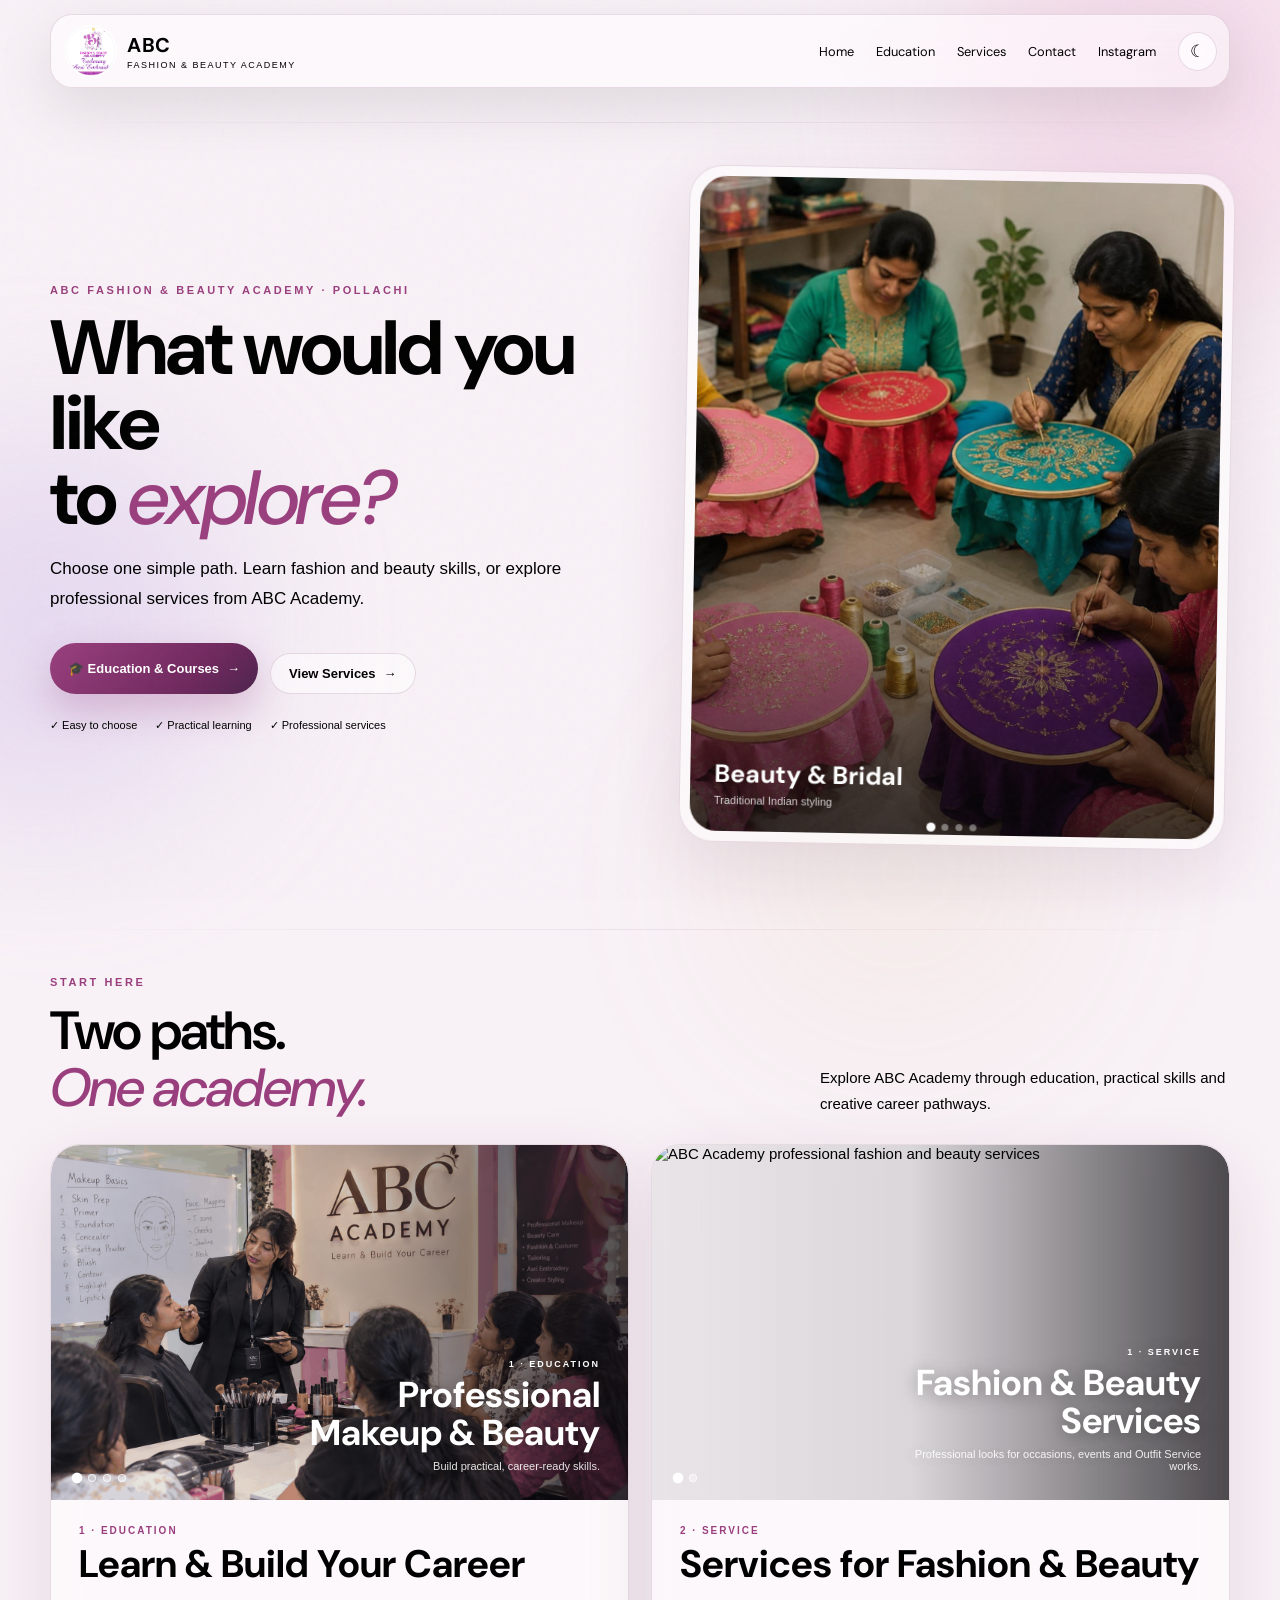
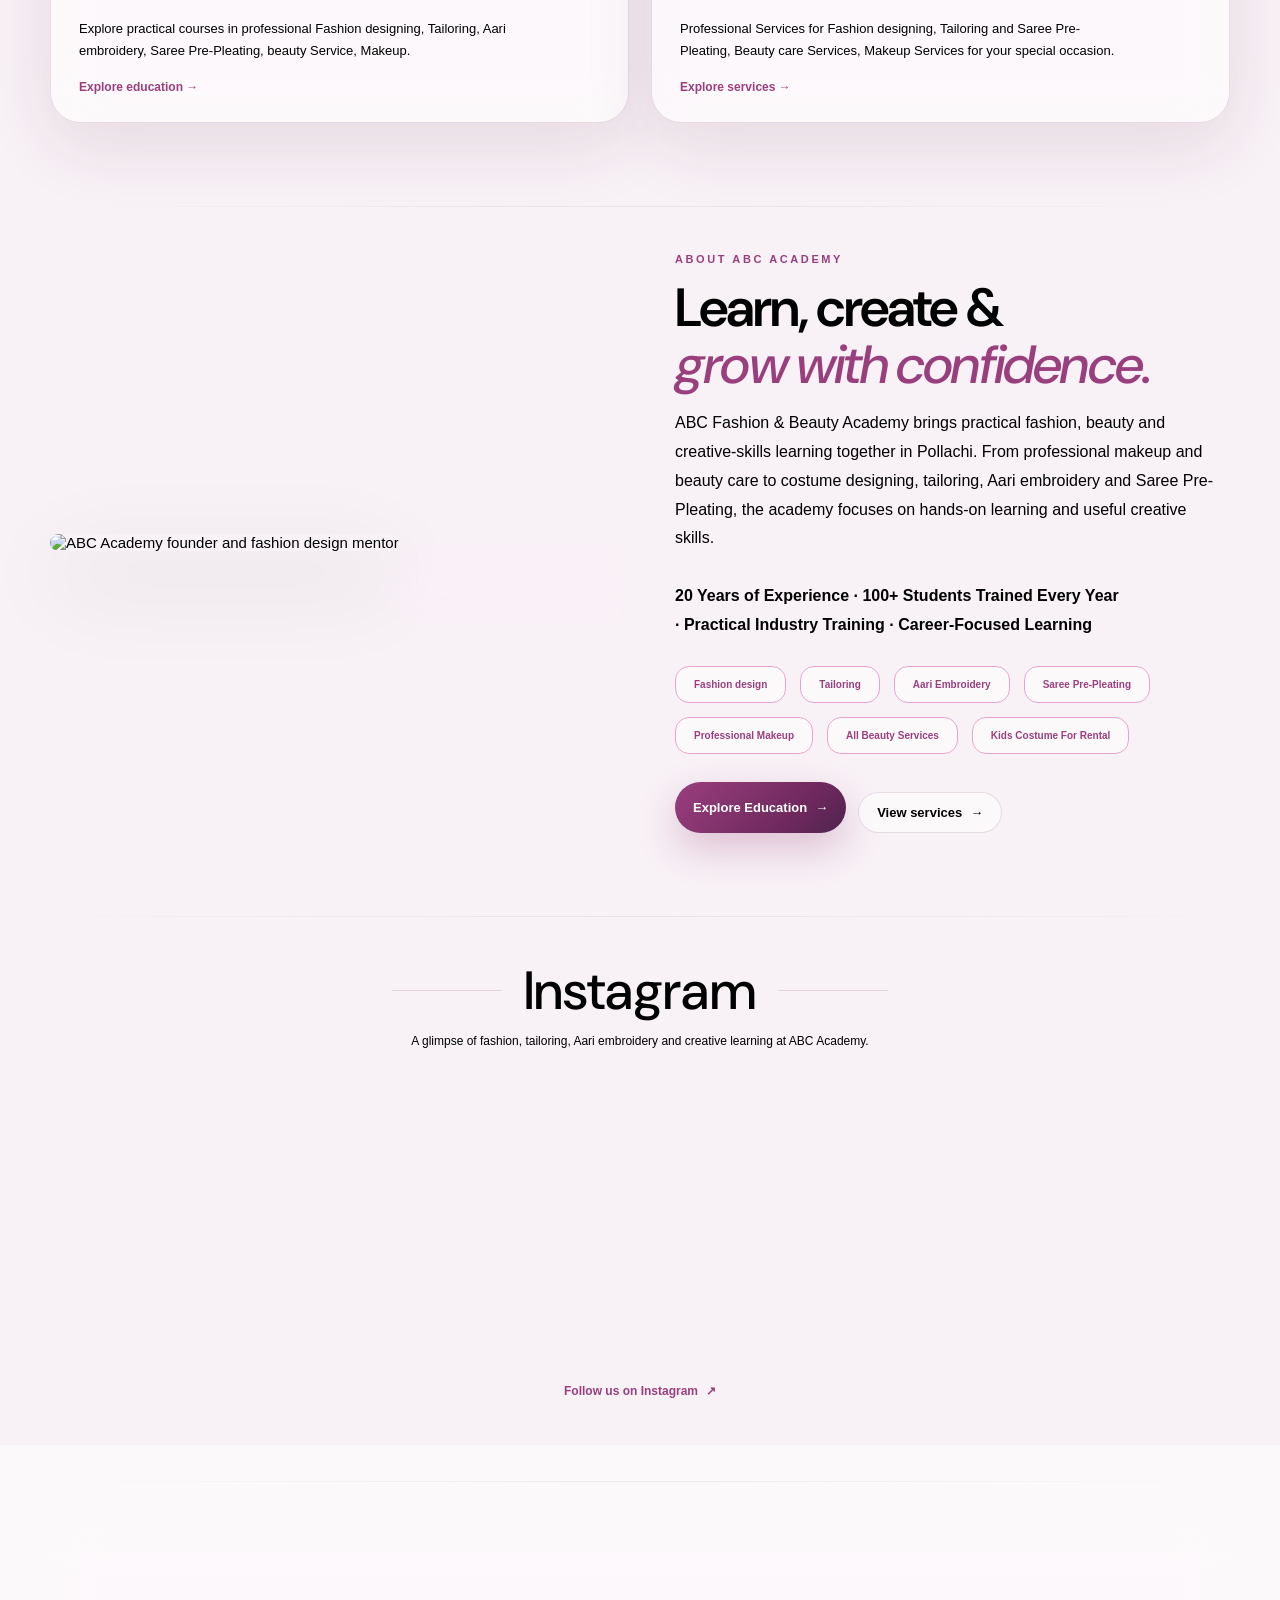
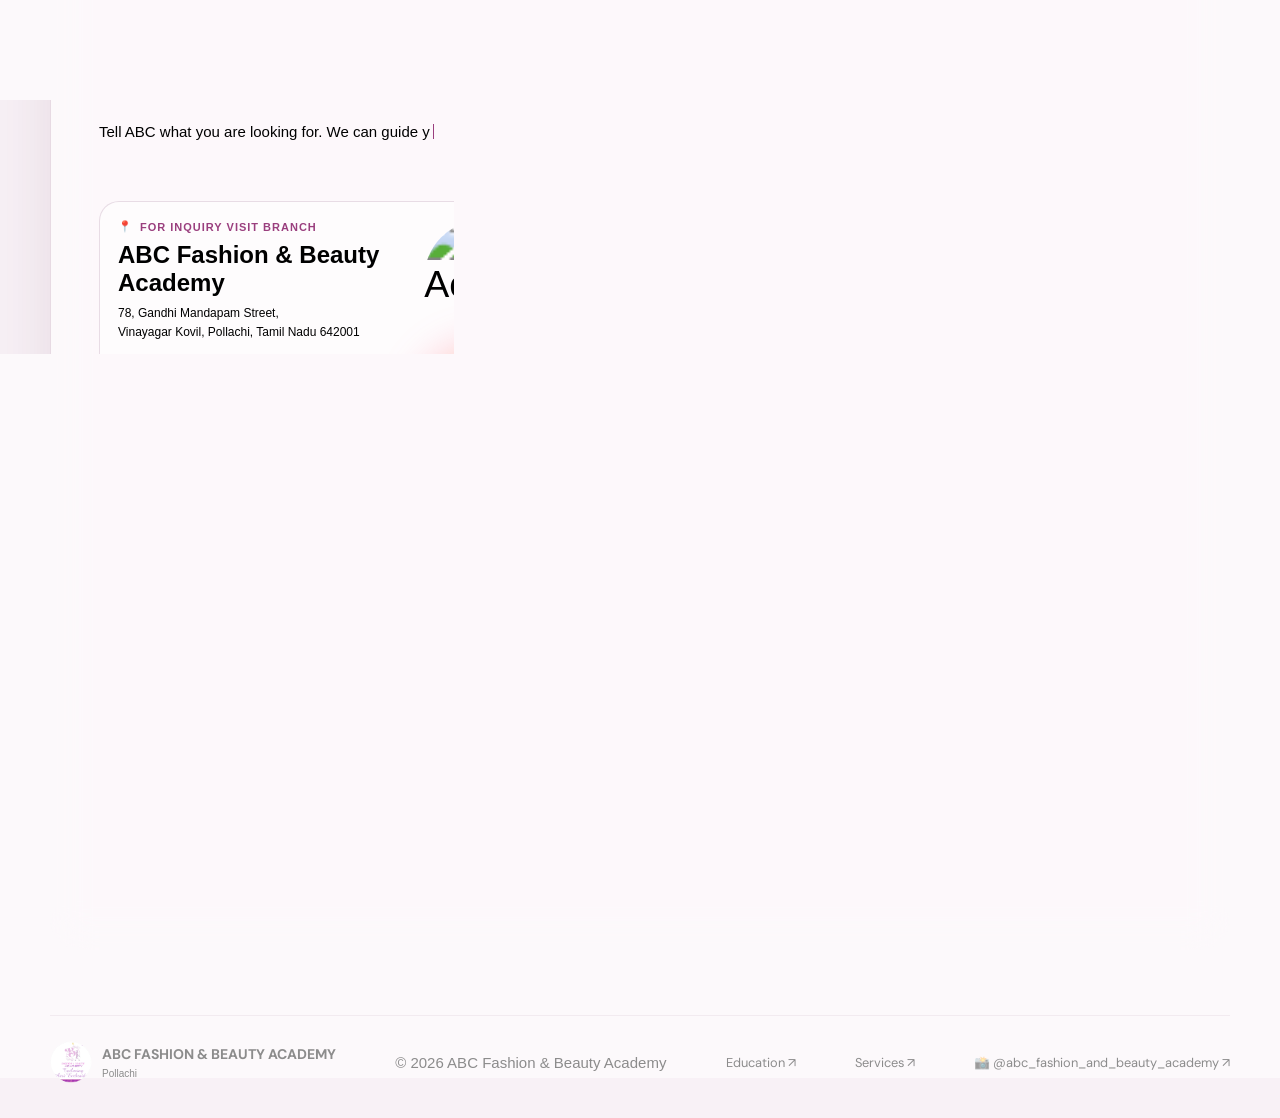
==== index.html @ 19f86902 "Add files via upload" ====
<!DOCTYPE html>
<!DOCTYPE html>
<!DOCTYPE html>
<html lang="en">

<head>
    <meta charset="utf-8" />
    <meta content="width=device-width,initial-scale=1.0" name="viewport" />
    <title>
        ABC Academy | Choose Your Interest
    </title>
    <meta content="ABC Fashion &amp; Beauty Academy — choose Education or Fashion &amp; Beauty Services."
        name="description" />
    <link href="https://fonts.googleapis.com" rel="preconnect" />
    <link crossorigin="" href="https://fonts.gstatic.com" rel="preconnect" />
    <link
        href="https://fonts.googleapis.com/css2?family=DM+Sans:wght@400;500;600;700&amp;family=Nunito+Sans:wght@400;500;600;700;800&amp;display=swap"
        rel="stylesheet" />
    <link href="assets/style.css" rel="stylesheet" />
    <link href="assets/interest.css" rel="stylesheet" />
    <link href="assets/popup.css" rel="stylesheet" />
    <link rel="stylesheet" href="https://cdnjs.cloudflare.com/ajax/libs/animate.css/4.1.1/animate.min.css" />
</head>

<body>
    <div class="orb orb1">
    </div>
    <div class="orb orb2">
    </div>
    <div class="orb orb3">
    </div>
    <div class="grain">
    </div>
    <header class="nav glass">
        <a class="brand" href="index.html">
            <img alt="ABC Fashion &amp; Beauty Academy logo" src="assets/logo.png" />
            <span>
                <b>
                    ABC
                </b>
                <small>
                    FASHION &amp; BEAUTY ACADEMY
                </small>
            </span>
        </a>
        <nav>
            <a href="index.html">
                Home
            </a>
            <a href="education.html">
                Education
            </a>
            <a href="services.html">
                Services
            </a>
            <a href="#enquiry">
                Contact
            </a>
            <a href="#instagram-showcase">
                Instagram
            </a>
        </nav>
        <div class="nav-tools">
            <button class="theme-btn glass" id="themeToggle">
                ☾
            </button>
            <button aria-expanded="false" aria-label="Open navigation menu" class="menu" id="menu">
                ☰
            </button>
        </div>
    </header>
    <main>
        <section class="interest-hero section reveal visible">
            <div class="interest-copy">
                <div class="eyebrow" id="idxHeroEyebrowText">
                    ABC FASHION &amp; BEAUTY ACADEMY · POLLACHI
                </div>
                <h1 id="idxHeroTitleText">
                    What would you like
                    <br />
                    to
                    <em>
                        explore?
                    </em>
                </h1>
                <p id="idxHeroTextText">
                    Choose one simple path. Learn fashion and beauty skills, or explore professional services from ABC
                    Academy.
                </p>
                <div class="interest-actions">
                    <a class="btn" href="education.html">
                        🎓 Education &amp; Courses
                        <span>
                            →
                        </span>
                    </a>
                    <a class="outline interest-outline" href="services.html">
                        View Services
                        <span>
                            →
                        </span>
                    </a>
                </div>
                <div class="interest-trust">
                    <span>
                        ✓ Easy to choose
                    </span>
                    <span>
                        ✓ Practical learning
                    </span>
                    <span>
                        ✓ Professional services
                    </span>
                </div>
            </div>
            <div class="interest-carousel glass">
                <div class="interest-slides" id="interestSlides">
                    <figure class="interest-slide active">
                        <img alt="Indian bridal beauty" src="assets/academy-owner.jpg" />
                        <figcaption>
                            <b>
                                Beauty &amp; Bridal
                            </b>
                            <span>
                                Traditional Indian styling
                            </span>
                        </figcaption>
                    </figure>
                    <figure class="interest-slide">
                        <img alt="Indian fashion design" src="assets/academy-fashion-class.jpg" />
                        <figcaption>
                            <b>
                                Fashion &amp; Design
                            </b>
                            <span>
                                Indian fashion and creative styling
                            </span>
                        </figcaption>
                    </figure>
                    <figure class="interest-slide">
                        <img alt="Indian tailoring workshop" src="assets/academy-tailoring.jpg" />
                        <figcaption>
                            <b>
                                Tailoring &amp; Craft
                            </b>
                            <span>
                                Hands-on garment making
                            </span>
                        </figcaption>
                    </figure>
                    <figure class="interest-slide">
                        <img alt="Indian kids fancy dress event" src="assets/Kids Event.jpeg" />
                        <figcaption>
                            <b>
                                Kids Events
                            </b>
                            <span>
                                Fancy dress &amp; stage styling
                            </span>
                        </figcaption>
                    </figure>
                </div>
                <div class="interest-dots" id="interestDots">
                </div>
            </div>
        </section>
        <section class="section choice-section reveal">
            <div class="section-head">
                <div>
                    <div class="eyebrow">
                        START HERE
                    </div>
                    <h2>
                        Two paths.
                        <br />
                        <em>
                            One academy.
                        </em>
                    </h2>
                </div>
                <p>
                    Explore ABC Academy through education, practical skills and creative career pathways.
                </p>
            </div>

            <div class="choice-grid start-paths-grid">
                <a class="choice-card education-feature-card glass popup-card scroll-card"
                    data-popup-action="Explore Education"
                    data-popup-description="Explore practical courses in Professional Fashion designing, Tailoring, Aari embroidery, Saree Pre-Pleating, beauty Service, Makeup."
                    data-popup-href="education.html" data-popup-image="assets/academy-fashion-class.jpg"
                    data-popup-title="Education & Courses" href="education.html">



                    <div class="education-card-carousel" id="educationCardCarousel"
                        aria-label="ABC Academy education highlights">
                        <div class="education-card-track" id="educationCardTrack">
                            <figure class="education-card-slide active">
                                <img src="assets/MakeUp-ED.png" alt="ABC Academy fashion and beauty education" />
                                <figcaption><span>1 · EDUCATION</span><strong>Professional Makeup &amp;
                                        Beauty</strong><small>Build practical, career-ready skills.</small></figcaption>
                            </figure>
                            <figure class="education-card-slide">
                                <img src="assets/PP-ED.png" alt="ABC Academy beauty and bridal training" />
                                <figcaption><span>2 · EDUCATION</span><strong>Pre-Pleating &amp;
                                        Box Folding</strong><small>Learn professional styling with confidence.</small>
                                </figcaption>
                            </figure>
                            <figure class="education-card-slide">
                                <img src="assets/Talioring -ED.png" alt="ABC Academy tailoring workshop" />
                                <figcaption><span>3 · EDUCATION</span><strong>Fashion, Costume &amp;
                                        Tailoring</strong><small>Learn hands-on garment and costume skills.</small>
                                </figcaption>
                            </figure>
                            <figure class="education-card-slide">
                                <img src="assets/Aari Image -ED.png" alt="ABC Academy Aari embroidery training" />
                                <figcaption><span>4 · EDUCATION</span><strong>Aari Embroidery</strong><small>Turn
                                        creativity into useful professional skills.</small>
                                </figcaption>
                            </figure>
                        </div>
                        <div class="education-card-dots" id="educationCardDots" aria-label="Choose education image">
                        </div>
                    </div>
                    <div class="choice-body education-feature-body">
                        <span>1 · EDUCATION</span>
                        <h3 id="idxEducationTitleText">Learn &amp; Build Your Career</h3>
                        <p id="idxEducationDescText">Explore practical courses in professional Fashion designing,
                            Tailoring, Aari embroidery, Saree Pre-Pleating, beauty Service, Makeup.
                        </p>
                        <strong>Explore education →</strong>
                    </div>
                </a>

                <a class="choice-card education-feature-card service-feature-card glass popup-card scroll-card"
                    data-popup-action="Explore Services"
                    data-popup-description="Professional Services for Fashion designing, Tailoring and Saree Pre-Pleating, Beauty care Services, Makeup Services for your special occasion."
                    data-popup-href="services.html" data-popup-image="/ABC_Academy_Final_Site/assets/Owner Img 1.png"
                    data-popup-title="Fashion & Beauty Services" href="services.html">



                    <div class="education-card-carousel service-card-carousel" id="serviceCardCarousel"
                        aria-label="ABC Academy service highlights">
                        <div class="education-card-track" id="serviceCardTrack">
                            <figure class="education-card-slide active">
                                <img src="/ABC_Academy_Final_Site/assets/Service Img2.png"
                                    alt="ABC Academy professional fashion and beauty services" />
                                <figcaption><span>1 · SERVICE</span><strong>Fashion &amp; Beauty Services
                                    </strong><small>Professional looks for occasions, events and Outfit Service
                                        works.</small></figcaption>
                            </figure>
                            <figure class="education-card-slide">
                                <img src="/ABC_Academy_Final_Site/assets/Owner Img 1.png "
                                    alt="ABC Academy bridal beauty service" />
                                <figcaption><span>2 · SERVICE</span><strong>Tailoring &amp; Saree
                                        Pre-Pleating</strong><small>Elegant styling tailored to your special
                                        day.</small>
                                </figcaption>
                            </figure>


                        </div>
                        <div class="education-card-dots" id="serviceCardDots" aria-label="Choose service image"></div>

                    </div>
                    <div class="choice-body education-feature-body">
                        <span>2 · SERVICE</span>
                        <h3>Services for Fashion & Beauty</h3>
                        <p>Professional Services for Fashion designing, Tailoring and Saree Pre-Pleating, Beauty care
                            Services, Makeup Services for your special occasion.</p>
                        <strong>Explore services →</strong>
                    </div>
                </a>
            </div>
        </section>
        <section class="section about reveal" id="about">
            <div class="about-image">
                <img alt="ABC Academy founder and fashion design mentor"
                    src="/ABC_Academy_Final_Site/assets/overallAbc.png" />
                <div class="logo-card glass">
                    <img alt="ABC Academy logo" src="assets/logo.png" />
                    <div>
                        <b>
                            ABC Academy
                        </b>
                        <span>
                            Pollachi · Fashion &amp; Beauty
                        </span>
                    </div>
                </div>
            </div>
            <div class="about-copy">
                <div class="eyebrow">
                    ABOUT ABC ACADEMY
                </div>
                <h2>
                    Learn, create &amp;
                    <br />
                    <em>
                        grow with confidence.
                    </em>
                </h2>
                <p>
                    ABC Fashion &amp; Beauty Academy brings practical fashion, beauty and creative-skills learning
                    together in Pollachi. From professional makeup and beauty care to costume designing, tailoring, Aari
                    embroidery and Saree Pre-Pleating, the academy focuses on hands-on learning and useful creative
                    skills.
                    <br>
                    <br>
                    <span style="font-weight: bold;"> 20 Years of Experience · 100+ Students Trained Every Year <br> ·
                        Practical Industry Training ·
                        Career-Focused Learning</span>
                </p>

                <div class="skill-list" style="padding-top: 10px;">
                    <div class="skill-item">Fashion design</div>
                    <div class="skill-item">Tailoring</div>
                    <div class="skill-item">Aari Embroidery</div>
                    <div class="skill-item">Saree Pre-Pleating</div>
                    <div class="skill-item">Professional Makeup</div>
                    <div class="skill-item">All Beauty Services</div>
                    <div class="skill-item">Kids Costume For Rental</div>

                </div>
                <div class="interest-actions">
                    <a class="btn" href="education.html">
                        Explore Education
                        <span>
                            →
                        </span>
                    </a>
                    <a class="outline interest-outline" href="services.html">
                        View services
                        <span>
                            →
                        </span>
                    </a>
                </div>
            </div>
        </section>
        <section class="section instagram-showcase reveal" id="instagram-showcase">
            <div class="section-head instagram-heading">
                <div>
                    <div class="eyebrow">
                        INSTAGRAM
                    </div>
                    <h2>
                        Instagram
                    </h2>
                </div>
                <p>
                    A glimpse of fashion, tailoring, Aari embroidery and creative learning at ABC Academy.
                </p>
            </div>
            <div class="instagram-grid">
                <a class="instagram-tile glass scroll-card"
                    href="https://www.instagram.com/abc_fashion_and_beauty_academy/" rel="noopener noreferrer"
                    target="_blank">
                    <img alt="ABC Academy fashion and design mentor" src="assets/academy-fashion-class.jpg" />

                </a>
                <a class="instagram-tile glass scroll-card"
                    href="https://www.instagram.com/abc_fashion_and_beauty_academy/" rel="noopener noreferrer"
                    target="_blank">
                    <img alt="Tailoring and garment making practice" src="assets/academy-tailoring.jpg" />

                </a>
                <a class="instagram-tile glass scroll-card"
                    href="https://www.instagram.com/abc_fashion_and_beauty_academy/" rel="noopener noreferrer"
                    target="_blank">
                    <img alt="Aari embroidery practice" src="assets/Aari Image -ED.png" />

                </a>
                <a class="instagram-tile glass scroll-card"
                    href="https://www.instagram.com/abc_fashion_and_beauty_academy/" rel="noopener noreferrer"
                    target="_blank">
                    <img alt="Fashion design and creative classroom" src="assets/learn & practice.png" />

                </a>
            </div>
            <a class="instagram-follow" href="https://www.instagram.com/abc_fashion_and_beauty_academy/"
                rel="noopener noreferrer" target="_blank">
                Follow us on Instagram
                <span>
                    ↗
                </span>
            </a>
        </section>
        <section class="section form-section reveal" id="enquiry">
            <div class="form-card glass">
                <div class="form-copy">
                    <div class="eyebrow" id="idxEnquiryEyebrowText">
                        3 · QUICK ENQUIRY
                    </div>
                    <h2 id="idxEnquiryTitleText">
                        Not sure where
                        <br />
                        <em>
                            to start?
                        </em>
                    </h2>
                    <p id="idxEnquiryTextText" class="typing-copy"
                        data-typing-text="Tell ABC what you are looking for. We can guide you to the right course or service. 😃📞"
                        aria-label="Tell ABC what you are looking for. We can guide you to the right course or service. 😃📞">
                    </p>


                    <!-- Address&Qr-->
                    <div class="academy-location-block" aria-label="ABC Academy addresses and QR code">
                        <div class="academy-location-addresses">
                            <div class="academy-address academy-main-address">
                                <div class="address-label"><span>📍</span> FOR INQUIRY VISIT BRANCH</div>
                                <h3>ABC Fashion &amp; Beauty Academy</h3>
                                <p>78, Gandhi Mandapam Street,<br>Vinayagar Kovil, Pollachi, Tamil Nadu 642001</p>
                            </div>

                            <div class="academy-address academy-secondary-address">
                                <div class="address-label"><span>📍</span> HEAD-OFFICE</div>
                                <h6>ABC Fashion &amp; Beauty Academy – Branch</h6>
                                <p>45 Market Road, Near Railway Station,<br>Coimbatore, Tamil Nadu – 641001</p>
                            </div>
                        </div>
                        <div class="academy-qr qr-wrapper">
                            <img src="/ABC_Academy_Final_Site/assets/ABC Fashion & Beauty Academy 1 QR.png"
                                style="border-radius: 30px;zoom: 250%;" alt="ABC Academy QR code — scan to connect">
                            <strong class="heartbeat" style="font-size: 100%;">Scan to Connect</strong>
                            
                        </div>
                    </div>
                    <!--Address&Qr-->

                    <div class="enquiry-map-wrap" aria-label="ABC Academy location map">
                        <div class="enquiry-map-heading">
                            <span>📍</span>
                            <b>Find ABC Academy</b>
                        </div>
                        <iframe title="ABC Academy location in Pollachi, Tamil Nadu"
                            src="https://maps.google.com/maps?q=ABC%20Fashion%20and%20Beauty%20Academy%2C%20Pollachi%2C%20Tamil%20Nadu&amp;z=15&amp;output=embed"
                            loading="lazy" referrerpolicy="no-referrer-when-downgrade" allowfullscreen="">
                        </iframe>
                    </div>


                </div>
                <form class="abc-enquiry-form" id="interestForm" novalidate="">
                    <label>
                        Name
                        <span class="required-mark">
                            *
                        </span>
                        <input name="name" placeholder="Your name" required="" />
                    </label>
                    <label>
                        Email ID
                        <span class="optional-mark">
                            (Optional)
                        </span>
                        <input name="email" placeholder="you@example.com" type="email" />
                    </label>
                    <label>
                        Phone number
                        <span class="required-mark">
                            *
                        </span>
                        <input inputmode="numeric" maxlength="10" minlength="10" name="phone" pattern="[0-9]{10}"
                            placeholder="10-digit mobile number" required="" />
                    </label>
                    <label>
                        Work / Store Service
                        <span class="required-mark">
                            *
                        </span>
                        <select name="service" required="">
                            <option value="">
                                Select an option
                            </option>
                            <option>
                                Education / Course
                            </option>
                            <option>
                                Fashion &amp; Beauty Service
                            </option>
                            <option>
                                Bridal Makeup
                            </option>
                            <option>
                                Beautician Service
                            </option>
                            <option>
                                Tailoring
                            </option>
                            <option>
                                Aari Embroidery
                            </option>
                            <option>
                                Kids Fancy Dress &amp; Event Styling
                            </option>

                        </select>
                    </label>
                    <label>
                        Tell me about your requirement
                        <span class="optional-mark">
                            (Optional)
                        </span>
                        <textarea name="message" placeholder="A short description of what you need..."></textarea>
                    </label>
                    <button class="form-submit" type="submit">
                        Send Enquiry
                        <span>
                            ↗
                        </span>
                    </button>
                    <p class="form-status" id="interestStatus">
                    </p>
                    <div class="section-head instagram-heading">
                        <div>
                            <div class="eyebrow2">
                                INSTAGRAM
                            </div>
                        </div>
                        <a href="https://www.instagram.com/abc_fashion_and_beauty_academy/"
                            style="text-decoration: none;color:blueviolet" target="_blank" rel="noopener noreferrer">
                            📸 @abc_fashion_and_beauty_academy ↗
                        </a>
                        <br>
                        <div style="padding-top: 20px;">
                            <span>
                                📍 Pollachi, Tamil Nadu
                            </span>
                            <span>
                                <a style="text-decoration: none;color:white" href="tel:+919385920297">📞 93 85 92 02
                                    97</a>
                            </span>
                        </div>
                    </div>
                </form>

            </div>
        </section>
    </main>
    <footer>
        <div class="footer-brand">
            <img alt="ABC logo" src="assets/logo.png" />
            <div>
                <b>
                    ABC FASHION &amp; BEAUTY ACADEMY
                </b>
                <small>
                    Pollachi
                </small>
            </div>
        </div>
        <span>
            © 2026 ABC Fashion &amp; Beauty Academy
        </span>
        <a href="education.html">
            Education ↗
        </a>
        <a href="services.html">
            Services ↗
        </a>
        <a href="https://www.instagram.com/abc_fashion_and_beauty_academy/" target="_blank" rel="noopener noreferrer">
            📸 @abc_fashion_and_beauty_academy ↗
        </a>
    </footer>
    <script>
        const slides = [...document.querySelectorAll('.interest-slide')], dots = document.getElementById('interestDots'); let si = 0; slides.forEach((_, i) => { const b = document.createElement('button'); b.setAttribute('aria-label', 'Slide ' + (i + 1)); b.onclick = () => show(i); dots.appendChild(b) }); function show(i) { si = (i + slides.length) % slides.length; slides.forEach((s, n) => s.classList.toggle('active', n === si));[...dots.children].forEach((b, n) => b.classList.toggle('active', n === si)) } show(0); setInterval(() => show(si + 1), 4200);
    </script>
    <script src="assets/static.js">
    </script>
    <script src="assets/form.js">
    </script>
    <script src="assets/popup.js">
    </script>

    <script>
        (function () {
            const carousel = document.getElementById('educationCardCarousel');
            const track = document.getElementById('educationCardTrack');
            const slides = track ? [...track.querySelectorAll('.education-card-slide')] : [];
            const dots = document.getElementById('educationCardDots');
            if (!carousel || !track || !slides.length || !dots) return;

            let current = 0;
            let timer = null;
            let pointerStart = null;
            let pointerDelta = 0;
            let dragging = false;

            slides.forEach((_, i) => {
                const dot = document.createElement('button');
                dot.type = 'button';
                dot.setAttribute('aria-label', 'Show education image ' + (i + 1));
                dot.addEventListener('click', (event) => {
                    event.preventDefault();
                    event.stopPropagation();
                    show(i, true);
                });
                dots.appendChild(dot);
            });

            function show(index, restart) {
                current = (index + slides.length) % slides.length;
                slides.forEach((slide, i) => slide.classList.toggle('active', i === current));
                [...dots.children].forEach((dot, i) => dot.classList.toggle('active', i === current));
                if (restart) startAuto();
            }

            function startAuto() {
                clearInterval(timer);
                timer = setInterval(() => show(current + 1, false), 4000);
            }

            carousel.addEventListener('pointerdown', (event) => {
                if (event.target.closest('button')) return;
                pointerStart = event.clientX;
                pointerDelta = 0;
                dragging = true;
                carousel.setPointerCapture?.(event.pointerId);
                carousel.classList.add('is-dragging');
            });

            carousel.addEventListener('pointermove', (event) => {
                if (!dragging || pointerStart === null) return;
                pointerDelta = event.clientX - pointerStart;
            });

            function finishDrag() {
                if (!dragging) return;
                dragging = false;
                carousel.classList.remove('is-dragging');
                const wasDrag = Math.abs(pointerDelta) > 12;
                if (Math.abs(pointerDelta) > 45) {
                    show(current + (pointerDelta < 0 ? 1 : -1), true);
                } else {
                    startAuto();
                }
                if (wasDrag) {
                    carousel.dataset.dragged = '1';
                    setTimeout(() => delete carousel.dataset.dragged, 80);
                }
                pointerStart = null;
                pointerDelta = 0;
            }

            carousel.addEventListener('click', (event) => {
                if (carousel.dataset.dragged === '1') {
                    event.preventDefault();
                    event.stopPropagation();
                }
            }, true);

            carousel.addEventListener('pointerup', finishDrag);
            carousel.addEventListener('pointercancel', finishDrag);
            carousel.addEventListener('pointerleave', () => {
                if (dragging) finishDrag();
            });
            carousel.addEventListener('mouseenter', () => clearInterval(timer));
            carousel.addEventListener('mouseleave', startAuto);
            carousel.addEventListener('touchstart', () => clearInterval(timer), { passive: true });
            carousel.addEventListener('touchend', startAuto, { passive: true });

            show(0, false);
            startAuto();
        })();

        (function () {
            const carousel = document.getElementById('serviceCardCarousel');
            const track = document.getElementById('serviceCardTrack');
            const slides = track ? [...track.querySelectorAll('.education-card-slide')] : [];
            const dots = document.getElementById('serviceCardDots');
            if (!carousel || !track || !slides.length || !dots) return;

            let current = 0, timer = null, pointerStart = null, pointerDelta = 0, dragging = false;
            slides.forEach((_, i) => {
                const dot = document.createElement('button');
                dot.type = 'button';
                dot.setAttribute('aria-label', 'Show service image ' + (i + 1));
                dot.addEventListener('click', e => { e.preventDefault(); e.stopPropagation(); show(i, true); });
                dots.appendChild(dot);
            });
            function show(index, restart) {
                current = (index + slides.length) % slides.length;
                slides.forEach((slide, i) => slide.classList.toggle('active', i === current));
                [...dots.children].forEach((dot, i) => dot.classList.toggle('active', i === current));
                if (restart) startAuto();
            }
            function startAuto() { clearInterval(timer); timer = setInterval(() => show(current + 1, false), 4000); }
            carousel.addEventListener('pointerdown', e => {
                if (e.target.closest('button')) return;
                pointerStart = e.clientX; pointerDelta = 0; dragging = true;
                carousel.setPointerCapture?.(e.pointerId); carousel.classList.add('is-dragging');
            });
            carousel.addEventListener('pointermove', e => { if (dragging && pointerStart !== null) pointerDelta = e.clientX - pointerStart; });
            function finishDrag() {
                if (!dragging) return;
                dragging = false; carousel.classList.remove('is-dragging');
                if (Math.abs(pointerDelta) > 45) show(current + (pointerDelta < 0 ? 1 : -1), true); else startAuto();
                if (Math.abs(pointerDelta) > 12) { carousel.dataset.dragged = '1'; setTimeout(() => delete carousel.dataset.dragged, 80); }
                pointerStart = null; pointerDelta = 0;
            }
            carousel.addEventListener('click', e => { if (carousel.dataset.dragged === '1') { e.preventDefault(); e.stopPropagation(); } }, true);
            carousel.addEventListener('pointerup', finishDrag);
            carousel.addEventListener('pointercancel', finishDrag);
            carousel.addEventListener('pointerleave', () => { if (dragging) finishDrag(); });
            carousel.addEventListener('mouseenter', () => clearInterval(timer));
            carousel.addEventListener('mouseleave', startAuto);
            carousel.addEventListener('touchstart', () => clearInterval(timer), { passive: true });
            carousel.addEventListener('touchend', startAuto, { passive: true });
            show(0, false); startAuto();
        })();

        (function () {
            const target = document.querySelector('.typing-copy');
            if (!target) return;
            const text = target.dataset.typingText || '';
            let i = 0;
            let forward = true;
            let pause = 0;

            function type() {
                if (pause > 0) {
                    pause--;
                    setTimeout(type, 90);
                    return;
                }
                if (forward) {
                    i++;
                    target.textContent = text.slice(0, i);
                    if (i >= text.length) {
                        forward = false;
                        pause = 22;
                    }
                } else {
                    i--;
                    target.textContent = text.slice(0, i);
                    if (i <= 0) {
                        forward = true;
                        pause = 5;
                    }
                }
                setTimeout(type, forward ? 42 : 22);
            }
            type();
        })();

        (function () { const cards = document.querySelectorAll('.scroll-card'); if (!cards.length) return; const io = new IntersectionObserver(es => es.forEach(e => { if (e.isIntersecting) { e.target.classList.add('scroll-visible'); io.unobserve(e.target) } }), { threshold: .12, rootMargin: '0px 0px -30px 0px' }); cards.forEach(c => io.observe(c)); })();
    </script>

</body>

</html>
---- assets/style.css ----
:root {
  --bg: #f8f1f6;
  --text: #241a23;
  --muted: #000000;
  --accent: #9a3f7e;
  --accent2: #d48ab6;
  --card: rgba(255, 255, 255, .55);
  --border: rgba(116, 55, 98, .16);
  --shadow: 0 22px 70px rgba(78, 38, 68, .11);
  --orb1: #efb9d9;
  --orb2: #c9b5e8;
  --ticker: rgba(255, 255, 255, .42)
}

:root[data-theme=dark] {
  --bg: #0e0d12;
  --text: #f5edf3;
  --muted: #b9aab5;
  --accent: #e7a4cf;
  --accent2: #a978cb;
  --card: rgba(27, 23, 31, .58);
  --border: rgba(255, 255, 255, .12);
  --shadow: 0 25px 80px rgba(0, 0, 0, .35);
  --orb1: #6e285e;
  --orb2: #33245f;
  --ticker: rgba(19, 16, 23, .52)
}

* {
  box-sizing: border-box
}

html {
  scroll-behavior: smooth
}

body {
  margin: 0;
  font-family: "DM Sans", sans-serif;
  color: var(--text);
  background: var(--bg);
  overflow-x: hidden;
  transition: background .35s, color .35s
}

.orb {
  position: fixed;
  border-radius: 50%;
  filter: blur(80px);
  opacity: .36;
  pointer-events: none;
  z-index: -2
}

.orb1 {
  width: 430px;
  height: 430px;
  background: var(--orb1);
  top: -130px;
  right: -100px
}

.orb2 {
  width: 390px;
  height: 390px;
  background: var(--orb2);
  left: -150px;
  top: 48%
}

.grain {
  position: fixed;
  inset: 0;
  pointer-events: none;
  opacity: .025;
  background-image: url("data:image/svg+xml,%3Csvg viewBox='0 0 180 180' xmlns='http://www.w3.org/2000/svg'%3E%3Cfilter id='n'%3E%3CfeTurbulence type='fractalNoise' baseFrequency='.9' numOctaves='3' stitchTiles='stitch'/%3E%3C/filter%3E%3Crect width='100%25' height='100%25' filter='url(%23n)'/%3E%3C/svg%3E");
  z-index: 20
}

.glass {
  background: var(--card);
  border: 1px solid var(--border);
  box-shadow: var(--shadow);
  backdrop-filter: blur(20px) saturate(130%);
  -webkit-backdrop-filter: blur(20px) saturate(130%)
}

.nav {
  position: sticky;
  top: 14px;
  z-index: 30;
  margin: 14px auto 0;
  width: min(1180px, calc(100% - 32px));
  border-radius: 22px;
  padding: 10px 12px 10px 14px;
  display: flex;
  align-items: center;
  gap: 22px
}

.brand {
  display: flex;
  align-items: center;
  gap: 10px;
  text-decoration: none;
  color: var(--text);
  min-width: max-content
}

.brand img {
  width: 52px;
  height: 52px;
  object-fit: cover;
  border-radius: 50%;
  background: #fff;
  border: 1px solid rgba(255, 255, 255, .75)
}

.brand b {
  display: block;
  font-family: "DM Sans", sans-serif;
  font-size: 20px;
  letter-spacing: .5px
}

.brand small {
  display: block;
  font-size: 9px;
  letter-spacing: 1.5px;
  color: var(--muted);
  margin-top: 2px
}

.nav nav {
  display: flex;
  gap: 22px;
  margin-left: auto
}

.nav nav a,
footer a {
  font-size: 13px;
  color: var(--muted);
  text-decoration: none
}

.nav nav a:hover,
footer a:hover {
  color: var(--accent)
}

.nav-tools {
  display: flex;
  align-items: center;
  gap: 8px
}

.theme-btn {
  width: 39px;
  height: 39px;
  border-radius: 50%;
  border: 1px solid var(--border);
  color: var(--text);
  font-size: 17px;
  cursor: pointer
}

.nav-cta,
.btn {
  display: inline-flex;
  align-items: center;
  justify-content: center;
  gap: 8px;
  border: 0;
  text-decoration: none;
  background: linear-gradient(135deg, var(--accent), #6e285d);
  color: #fff;
  border-radius: 999px;
  padding: 12px 18px;
  font-weight: 700;
  font-size: 13px;
  box-shadow: 0 12px 30px rgba(127, 45, 112, .2)
}

.menu {
  display: none;
  background: none;
  border: 0;
  font-size: 23px;
  color: var(--text)
}

.section {
  width: min(1180px, calc(100% - 32px));
  margin: 0 auto;
  padding: 92px 0
}

.hero {
  min-height: 730px;
  display: grid;
  grid-template-columns: 1.02fr .98fr;
  gap: 65px;
  align-items: center;
  padding-top: 70px
}

.eyebrow {
  font-size: 11px;
  letter-spacing: 2.6px;
  color: var(--accent);
  font-weight: 700;
  margin-bottom: 15px
}

.eyebrow2 {
  font-size: 11px;
  letter-spacing: 2.6px;
  color: var(--accent);
  font-weight: 700;
  margin-bottom: 15px
}
.hero h1,
.section h2 {
  font-family: "DM Sans", sans-serif;
  font-weight: 600;
  line-height: 1.05;
  letter-spacing: -1.8px;
  margin: 0
}

.hero h1 {
  font-size: clamp(54px, 6vw, 88px)
}

em {
  color: var(--accent);
  font-weight: 500
}

.hero-copy>p {
  max-width: 590px;
  color: var(--muted);
  line-height: 1.75;
  font-size: 17px;
  margin: 24px 0 30px
}

.actions {
  display: flex;
  gap: 22px;
  align-items: center
}

.text-link {
  color: var(--muted);
  text-decoration: none;
  font-weight: 600;
  font-size: 13px
}

.stats {
  display: flex;
  gap: 34px;
  margin-top: 52px
}

.stats div {
  padding-right: 30px;
  border-right: 1px solid var(--border)
}

.stats div:last-child {
  border: 0
}

.stats strong {
  display: block;
  font-family: "DM Sans", sans-serif;
  font-size: 23px;
  color: var(--text)
}

.stats span {
  font-size: 11px;
  color: var(--muted)
}

.hero-visual {
  position: relative
}

.hero-card {
  padding: 12px;
  border-radius: 34px;
  transform: rotate(1deg)
}

.hero-card>img {
  width: 100%;
  aspect-ratio: 4/3;
  display: block;
  object-fit: cover;
  border-radius: 25px
}

.hero-caption {
  display: flex;
  gap: 14px;
  padding: 18px 12px 10px;
  align-items: center
}

.hero-caption>span {
  font-size: 11px;
  color: var(--accent)
}

.hero-caption b {
  display: block;
  font-family: "DM Sans", sans-serif;
  font-size: 18px
}

.hero-caption small {
  color: var(--muted)
}

.badge,
.badge2 {
  position: absolute;
  padding: 14px 18px;
  border-radius: 18px;
  font-weight: 700;
  font-size: 12px;
  color: var(--text)
}

.badge small,
.badge2 small {
  display: block;
  color: var(--muted);
  font-weight: 500;
  margin-top: 4px
}

.badge {
  left: -34px;
  top: 70px
}

.badge2 {
  right: -25px;
  bottom: 78px
}

.ticker {
  width: 100%;
  border-left: 0;
  border-right: 0;
  border-radius: 0;
  padding: 17px calc((100% - 1180px)/2);
  display: flex;
  justify-content: center;
  gap: 25px;
  align-items: center;
  flex-wrap: wrap;
  color: var(--muted);
  font-size: 11px;
  letter-spacing: 1.8px
}

.ticker i {
  color: var(--accent)
}

.section-head {
  display: flex;
  justify-content: space-between;
  gap: 50px;
  align-items: end;
  margin-bottom: 38px
}

.section h2 {
  font-size: clamp(42px, 4.7vw, 65px)
}

.section-head>p {
  max-width: 410px;
  color: var(--muted);
  line-height: 1.7;
  margin: 0
}

.service-grid {
  display: grid;
  grid-template-columns: repeat(3, 1fr);
  gap: 18px
}

.service-card {
  border-radius: 24px;
  overflow: hidden;
  transition: .3s transform
}

.service-card:hover {
  transform: translateY(-7px)
}

.card-image {
  height: 220px;
  overflow: hidden;
  background: #e7d9e4
}

.card-image img {
  width: 100%;
  height: 100%;
  display: block;
  object-fit: cover
}

.service-body {
  padding: 20px 20px 22px
}

.service-body>span {
  font-size: 10px;
  color: var(--accent);
  letter-spacing: 1px
}

.service-card h3 {
  font-family: "DM Sans", sans-serif;
  font-size: 25px;
  margin: 8px 0;
  color: var(--text)
}

.service-card p {
  font-size: 13px;
  color: var(--muted);
  line-height: 1.6;
  min-height: 42px;
  margin: 0 0 14px
}

.service-card a {
  font-size: 12px;
  color: var(--accent);
  font-weight: 700;
  text-decoration: none
}

.gallery-grid {
  display: grid;
  grid-template-columns: repeat(4, 1fr);
  gap: 15px
}

.gallery-item {
  margin: 0;
  position: relative;
  overflow: hidden;
  border-radius: 22px;
  aspect-ratio: 4/3;
  background: #e7d9e4
}

.gallery-item img {
  width: 100%;
  height: 100%;
  object-fit: cover;
  display: block;
  transition: .3s
}

.gallery-item:hover img {
  transform: scale(1.035)
}

.gallery-item figcaption {
  position: absolute;
  left: 12px;
  right: 12px;
  bottom: 12px;
  padding: 9px 12px;
  border-radius: 12px;
  background: rgba(15, 12, 17, .55);
  color: #fff;
  font-size: 11px;
  backdrop-filter: blur(12px)
}

.about {
  display: grid;
  grid-template-columns: 1fr 1fr;
  gap: 70px;
  align-items: center
}

.about-image {
  position: relative
}

.about-image>img {
  width: 100%;
  aspect-ratio: 4/3;
  object-fit: cover;
  border-radius: 32px
}

.logo-card {
  position: absolute;
  right: -25px;
  bottom: -75px;
  padding: 12px 18px;
  border-radius: 20px;
  display: flex;
  align-items: center;
  gap: 12px
}

.logo-card img {
  width: 55px;
  height: 55px;
  border-radius: 50%;
  object-fit: cover
}

.logo-card b {
  display: block;
  font-family: "DM Sans", sans-serif;
  color: var(--text)
}

.logo-card span {
  font-size: 11px;
  color: var(--muted)
}

.about-copy p {
  color: var(--muted);
  line-height: 1.8;
  font-size: 16px;
  max-width: 540px
}

.roles {
  display: flex;
  flex-wrap: wrap;
  gap: 10px;
  margin-top: 25px
}

.roles span {
  padding: 10px 13px;
  background: var(--card);
  border: 1px solid var(--border);
  border-radius: 999px;
  font-size: 12px;
  color: var(--muted)
}

.testimonial-grid,
.review-grid {
  display: grid;
  grid-template-columns: repeat(3, 1fr);
  gap: 18px
}

.quote {
  border-radius: 25px;
  padding: 25px
}

.stars,
.quote p {
  color: var(--accent)
}

.quote p {
  font-family: "DM Sans", sans-serif;
  font-size: 20px;
  line-height: 1.5;
  color: var(--text)
}

.person {
  display: flex;
  gap: 11px;
  align-items: center;
  margin-top: 25px
}

.person>span {
  width: 38px;
  height: 38px;
  border-radius: 50%;
  display: grid;
  place-items: center;
  background: color-mix(in srgb, var(--accent) 16%, transparent);
  color: var(--accent);
  font-size: 11px;
  font-weight: 700
}

.person b {
  display: block;
  font-size: 12px
}

.person small {
  color: var(--muted)
}

.review-summary {
  display: flex;
  align-items: center;
  gap: 80px;
  padding: 30px;
  border-radius: 28px;
  margin-bottom: 18px
}

.rating strong {
  font-family: "DM Sans", sans-serif;
  font-size: 65px;
  color: var(--text);
  display: block;
  line-height: .9
}

.rating span {
  color: var(--accent);
  letter-spacing: 2px
}

.rating small {
  display: block;
  color: var(--muted);
  margin-top: 7px
}

.bars {
  flex: 1;
  max-width: 600px
}

.bars>div {
  display: grid;
  grid-template-columns: 32px 1fr 42px;
  align-items: center;
  gap: 10px;
  margin: 8px 0;
  font-size: 11px;
  color: var(--muted)
}

.bars i {
  height: 7px;
  background: color-mix(in srgb, var(--text) 10%, transparent);
  border-radius: 99px;
  overflow: hidden
}

.bars i b {
  height: 100%;
  display: block;
  background: var(--accent);
  border-radius: 99px
}

.review {
  padding: 22px;
  border-radius: 22px
}

.review>div {
  display: flex;
  justify-content: space-between;
  align-items: center
}

.review>div b {
  color: var(--accent);
  letter-spacing: 2px
}

.review>div span {
  font-size: 10px;
  color: var(--muted)
}

.review p {
  font-family: "DM Sans", sans-serif;
  font-size: 17px;
  line-height: 1.55;
  color: var(--text)
}

.contact {
  display: grid;
  grid-template-columns: 1.1fr .9fr;
  gap: 60px;
  align-items: center;
  padding-bottom: 110px
}

.contact>div:first-child p {
  color: var(--muted);
  line-height: 1.8;
  max-width: 570px
}

.contact-info {
  display: flex;
  flex-direction: column;
  gap: 8px;
  color: var(--muted);
  font-size: 13px;
  margin-top: 24px
}

.contact-card {
  border-radius: 30px;
  padding: 35px;
  text-align: center
}

.contact-card>img {
  width: 105px;
  height: 105px;
  border-radius: 50%;
  object-fit: cover;
  margin-bottom: 12px
}

.contact-card>b {
  display: block;
  font-family: "DM Sans", sans-serif;
  font-size: 21px;
  color: var(--text)
}

.contact-card>small {
  display: block;
  color: var(--muted);
  margin: 7px 0 24px
}

.contact-card .btn,
.contact-card .outline {
  width: 100%
}

.outline {
  display: flex;
  justify-content: center;
  margin-top: 10px;
  padding: 11px;
  border: 1px solid var(--border);
  border-radius: 999px;
  color: var(--muted);
  text-decoration: none;
  font-size: 13px;
  font-weight: 700
}

footer {
  width: min(1180px, calc(100% - 32px));
  margin: auto;
  border-top: 1px solid var(--border);
  padding: 25px 0 35px;
  display: flex;
  align-items: center;
  justify-content: space-between;
  gap: 20px
}

.footer-brand {
  display: flex;
  align-items: center;
  gap: 10px
}

.footer-brand img {
  width: 42px;
  height: 42px;
  border-radius: 50%
}

.footer-brand b {
  display: block;
  font-family: "DM Sans", sans-serif;
  font-size: 14px;
  color: var(--text)
}

.footer-brand small {
  color: var(--muted);
  font-size: 10px
}

.nav-cta:hover,
.btn:hover {
  transform: translateY(-2px);
  filter: brightness(1.05)
}

@media(max-width:900px) {
  .nav nav {
    display: none;
    position: absolute;
    top: 75px;
    left: 0;
    right: 0;
    flex-direction: column;
    gap: 16px;
    padding: 18px;
    border-radius: 18px
  }

  .nav nav.open {
    display: flex;
    background: var(--card);
    backdrop-filter: blur(20px)
  }

  .menu {
    display: block
  }

  .nav-cta {
    display: none
  }

  .hero {
    grid-template-columns: 1fr;
    padding-top: 55px
  }

  .hero-visual {
    max-width: 650px;
    margin: auto
  }

  .service-grid {
    grid-template-columns: repeat(2, 1fr)
  }

  .gallery-grid {
    grid-template-columns: repeat(2, 1fr)
  }

  .about,
  .contact {
    grid-template-columns: 1fr
  }

  .testimonial-grid,
  .review-grid {
    grid-template-columns: 1fr
  }

  .section-head {
    align-items: start;
    flex-direction: column;
    gap: 15px
  }

  .review-summary {
    gap: 35px
  }
}

@media(max-width:600px) {
  .section {
    padding: 68px 0
  }

  .hero h1 {
    font-size: 48px
  }

  .hero-copy>p {
    font-size: 15px
  }

  .stats {
    gap: 15px;
    flex-wrap: wrap;
    margin-top: 38px
  }

  .stats div {
    padding-right: 15px
  }

  .stats strong {
    font-size: 19px
  }

  .stats span {
    font-size: 9px
  }

  .service-grid,
  .gallery-grid {
    grid-template-columns: 1fr
  }

  .badge {
    left: -8px;
    top: 25px
  }

  .badge2 {
    right: -8px;
    bottom: 55px
  }

  .ticker {
    padding: 16px
  }

  .review-summary {
    flex-direction: column;
    align-items: flex-start
  }

  .contact-card {
    padding: 25px 18px
  }

  footer {
    flex-direction: column;
    align-items: flex-start
  }

  .nav {
    width: calc(100% - 20px)
  }
}

:root {
  --gold: #d9b36c;
  --glass-hi: rgba(255, 255, 255, .20)
}

:root[data-theme=dark] {
  --glass-hi: rgba(255, 255, 255, .08)
}

body {
  background-image: radial-gradient(circle at 80% 10%, color-mix(in srgb, var(--accent2) 18%, transparent), transparent 28%), radial-gradient(circle at 15% 75%, color-mix(in srgb, var(--accent) 12%, transparent), transparent 30%)
}

.orb3 {
  position: fixed;
  width: 300px;
  height: 300px;
  border-radius: 50%;
  right: 18%;
  bottom: -120px;
  background: #d9b36c;
  filter: blur(110px);
  opacity: .12;
  pointer-events: none;
  z-index: -2
}

.nav {
  box-shadow: 0 20px 60px rgba(0, 0, 0, .10), inset 0 1px 0 var(--glass-hi)
}

.section {
  position: relative
}

.section:after {
  content: "";
  position: absolute;
  inset: 18px -25px auto;
  height: 1px;
  background: linear-gradient(90deg, transparent, var(--border), transparent);
  opacity: .55;
  pointer-events: none
}

.btn {
  background: linear-gradient(135deg, var(--accent), #6e285d 70%, #4d244d);
  box-shadow: 0 16px 38px color-mix(in srgb, var(--accent) 28%, transparent)
}

.hero-card {
  position: relative;
  overflow: hidden
}

.carousel-stage {
  position: relative;
  overflow: hidden;
  border-radius: 25px
}

.hero-slide {
  position: absolute;
  inset: 0;
  opacity: 0;
  transform: scale(1.04);
  transition: opacity .7s ease, transform 1s ease
}

.hero-slide.active {
  position: relative;
  opacity: 1;
  transform: scale(1)
}

.hero-slide img {
  width: 100%;
  aspect-ratio: 4/3;
  display: block;
  object-fit: cover
}

.slide-shade {
  position: absolute;
  inset: 0;
  background: linear-gradient(180deg, transparent 45%, rgba(10, 6, 13, .65))
}

.slide-label {
  position: absolute;
  left: 20px;
  bottom: 18px;
  color: #fff
}

.slide-label b {
  display: block;
  font-family: "DM Sans", sans-serif;
  font-size: 21px
}

.slide-label small {
  opacity: .8
}

.carousel-btn {
  position: absolute;
  top: 50%;
  transform: translateY(-50%);
  z-index: 4;
  width: 42px;
  height: 42px;
  border-radius: 50%;
  border: 1px solid rgba(255, 255, 255, .35);
  background: rgba(15, 10, 18, .35);
  color: #fff;
  font-size: 28px;
  line-height: 1;
  backdrop-filter: blur(14px);
  cursor: pointer;
  transition: .25s
}

.carousel-btn:hover {
  background: var(--accent);
  transform: translateY(-50%) scale(1.08)
}

.carousel-btn.prev {
  left: 14px
}

.carousel-btn.next {
  right: 14px
}

.carousel-dots,
.gallery-dots {
  display: flex;
  justify-content: center;
  gap: 7px;
  margin-top: 12px
}

.carousel-dots button,
.gallery-dots button {
  width: 7px;
  height: 7px;
  border-radius: 50%;
  border: 0;
  background: var(--muted);
  opacity: .35;
  cursor: pointer;
  padding: 0
}

.carousel-dots button.active,
.gallery-dots button.active {
  opacity: 1;
  background: var(--accent);
  transform: scale(1.25)
}

.service-card {
  position: relative;
  min-height: 400px;
  cursor: pointer;
  overflow: visible;
  isolation: isolate
}

.service-card:before {
  content: "";
  position: absolute;
  inset: -1px;
  border-radius: 25px;
  background: linear-gradient(135deg, color-mix(in srgb, var(--accent) 20%, transparent), transparent 40%, color-mix(in srgb, var(--gold) 15%, transparent));
  opacity: 0;
  transition: .35s;
  z-index: -1
}

.service-card:hover:before {
  opacity: 1
}

.service-card:hover {
  transform: translateY(-9px) scale(1.012);
  z-index: 5
}

.service-card .card-image {
  height: 225px;
  border-radius: 24px 24px 0 0
}

.service-card .service-body {
  padding-bottom: 25px
}

.gallery-carousel {
  position: relative;
  border-radius: 30px;
  padding: 14px;
  overflow: hidden
}

.gallery-track {
  display: flex;
  gap: 15px;
  transition: transform .55s cubic-bezier(.2, .8, .2, 1);
  will-change: transform
}

.gallery-item {
  flex: 0 0 calc((100% - 45px)/4);
  aspect-ratio: 4/3
}

.gallery-item img {
  filter: saturate(.96);
  transition: .45s
}

.gallery-item:hover img {
  transform: scale(1.06);
  filter: saturate(1.08)
}

.gallery-carousel .carousel-btn {
  top: 50%
}

.about-image>img {
  filter: saturate(.95);
  box-shadow: 0 30px 90px rgba(0, 0, 0, .16)
}

.image-tag {
  position: absolute;
  top: 20px;
  left: 20px;
  padding: 10px 13px;
  border-radius: 999px;
  font-size: 10px;
  letter-spacing: 1.5px
}

.about-video {
  margin-top: 30px;
  padding: 10px;
  border-radius: 24px
}

.video-head {
  display: flex;
  justify-content: space-between;
  align-items: center;
  padding: 8px 8px 12px 12px;
  font-size: 10px;
  letter-spacing: 1.7px;
  color: var(--accent);
  font-weight: 800
}

.video-head small {
  letter-spacing: 0;
  color: var(--muted);
  font-weight: 500
}

.video-frame {
  position: relative;
  aspect-ratio: 16/9;
  border-radius: 18px;
  overflow: hidden;
  background: #000
}

.video-frame iframe {
  width: 100%;
  height: 100%;
  border: 0
}

.quote {
  transition: .3s;
  overflow: hidden
}

.quote:hover,
.review:hover,
.review-summary:hover,
.inquiry-card:hover,
.map-wrap:hover {
  transform: translateY(-5px)
}

.person img {
  width: 42px;
  height: 42px;
  border-radius: 50%;
  object-fit: cover;
  border: 2px solid color-mix(in srgb, var(--accent) 25%, transparent)
}

.inquiry-card {
  display: grid;
  grid-template-columns: .85fr 1.15fr;
  gap: 0;
  overflow: hidden;
  border-radius: 34px;
  transition: .3s
}

.inquiry-art {
  min-height: 430px;
  overflow: hidden
}

.inquiry-art img {
  width: 100%;
  height: 100%;
  object-fit: cover;
  display: block
}

.inquiry-copy {
  padding: 25px 55px;
  display: flex;
  flex-direction: column;
  justify-content: center
}

.inquiry-copy p {
  color: var(--muted);
  line-height: 1.8;
  max-width: 550px
}

.inquiry-points {
  display: flex;
  flex-wrap: wrap;
  gap: 9px;
  margin: 12px 0 25px
}

.inquiry-points span {
  font-size: 11px;
  padding: 9px 12px;
  border-radius: 999px;
  background: color-mix(in srgb, var(--accent) 9%, transparent);
  border: 1px solid var(--border);
  color: var(--muted)
}

.inquiry-copy .btn {
  width: max-content
}

.map-wrap {
  height: 460px;
  border-radius: 30px;
  overflow: hidden;
  padding: 8px;
  transition: .3s
}

.map-wrap iframe {
  width: 100%;
  height: 100%;
  border: 0;
  border-radius: 23px;
  filter: saturate(.85)
}

.required-mark {
  color: var(--accent);
  font-weight: 800;
  margin-left: 2px
}

.optional-mark {
  color: var(--muted);
  font-size: 11px;
  font-weight: 500;
  margin-left: 4px
}

.scroll-card {
  opacity: 0;
  transform: translateY(34px) scale(.985);
  transition: opacity .7s ease, transform .7s cubic-bezier(.2, .7, .2, 1);
  will-change: transform, opacity
}

.scroll-card.scroll-visible {
  opacity: 1;
  transform: none
}

.scroll-card:nth-child(2) {
  transition-delay: .08s
}

.scroll-card:nth-child(3) {
  transition-delay: .16s
}

.scroll-card:nth-child(4) {
  transition-delay: .24s
}

.scroll-card:nth-child(5) {
  transition-delay: .32s
}

.scroll-card:nth-child(n+6) {
  transition-delay: .38s
}

.reveal {
  opacity: 0;
  transform: translateY(22px);
  transition: opacity .75s ease, transform .75s ease
}

.reveal.visible {
  opacity: 1;
  transform: none
}

@media(max-width:900px) {
  .gallery-item {
    flex-basis: calc((100% - 15px)/2)
  }

  .inquiry-card {
    grid-template-columns: 1fr
  }

  .inquiry-art {
    min-height: 300px
  }

  .inquiry-copy {
    padding: 38px 28px
  }
}

@media(max-width:600px) {
  .gallery-item {
    flex-basis: 100%
  }

  .map-wrap {
    height: 350px
  }

  .inquiry-art {
    min-height: 260px
  }

  .inquiry-copy {
    padding: 30px 22px
  }
}

.form-section {
  padding-top: 20px
}

.form-card {
  display: grid;
  grid-template-columns: .9fr 1.1fr;
  gap: 55px;
  border-radius: 32px;
  padding: 48px
}

.form-copy h2 {
  font-family: "DM Sans", sans-serif;
  font-size: 50px;
  line-height: 1;
  margin: 12px 0
}

.form-copy h2 em {
  color: var(--accent);
  font-weight: 500
}

.form-copy>p {
  color: var(--muted);
  line-height: 1.75;
  max-width: 500px
}

.form-contact {
  display: flex;
  flex-direction: column;
  gap: 8px;
  color: var(--muted);
  font-size: 12px;
  margin-top: 25px
}

.form-card form {
  display: flex;
  flex-direction: column;
  gap: 14px
}

.form-card label {
  font-size: 10px;
  font-weight: 800;
  color: var(--text)
}

.form-card input,
.form-card select,
.form-card textarea {
  width: 100%;
  margin-top: 6px;
  border: 1px solid var(--border);
  background: color-mix(in srgb, var(--bg) 70%, transparent);
  color: var(--text);
  border-radius: 10px;
  padding: 12px 13px;
  font: inherit;
  font-size: 12px;
  outline: none;
  transition: .25s
}

.form-card textarea {
  min-height: 105px;
  resize: vertical
}

.form-card input:focus,
.form-card select:focus,
.form-card textarea:focus {
  border-color: var(--accent);
  box-shadow: 0 0 0 3px color-mix(in srgb, var(--accent) 10%, transparent)
}

.form-submit {
  border: 0;
  border-radius: 10px;
  padding: 14px;
  background: linear-gradient(135deg, var(--accent), #6e285d 70%, #4d244d);
  color: #fff;
  font-weight: 800;
  cursor: pointer;
  transition: .25s
}

.form-submit:hover {
  transform: translateY(-2px)
}

.form-status {
  font-size: 11px;
  margin: 0;
  min-height: 16px
}

.form-status.error {
  color: #c94b4b
}

.form-status.success {
  color: #4b9b72
}

@media(max-width:900px) {
  .form-card {
    grid-template-columns: 1fr;
    gap: 35px;
    padding: 35px 28px
  }
}

@media(max-width:600px) {
  .form-card {
    padding: 28px 20px
  }

  .form-copy h2 {
    font-size: 40px
  }
}

/* ABC readability, spacing and responsive sizing refinements */
body {
  font-family: "Nunito Sans", "DM Sans", sans-serif;
  font-size: 15px
}

.nav nav a,
footer a {
  font-family: "DM Sans", sans-serif
}

.brand b,
.hero h1,
.section h2,
.service-card h3,
.quote p,
.review p,
.rating strong,
.contact-card>b,
.footer-brand b {
  font-family: "DM Sans", sans-serif
}

.section {
  padding: 70px 0
}

.section-head {
  margin-bottom: 28px
}

.service-grid {
  gap: 16px
}

.card-image {
  height: 200px
}

.about-image>img {
  max-height: 470px
}

.inquiry-art {
  min-height: 380px;
  max-height: 420px
}

.map-wrap {
  height: 300px;
  max-width: 920px;
  margin: 0 auto;
  border-radius: 24px
}

.map-wrap iframe {
  border-radius: 18px
}

.gallery-carousel {
  padding: 10px
}

.review>div b,
.stars {
  transition: transform .3s ease, text-shadow .3s ease
}

.review:hover>div b,
.quote:hover .stars {
  transform: scale(1.08);
  text-shadow: 0 0 8px color-mix(in srgb, var(--accent) 70%, transparent), 0 0 20px color-mix(in srgb, var(--accent) 45%, transparent)
}

@media(max-width:600px) {
  .section {
    padding: 55px 0
  }

  .map-wrap {
    height: 250px
  }

  .about-image>img {
    max-height: 360px
  }

  .inquiry-art {
    min-height: 280px;
    max-height: 320px
  }
}


/* Safe YouTube showcase: no broken iframe/error panel */
.youtube-showcase {
  position: relative;
  aspect-ratio: 16/9;
  border-radius: 20px;
  overflow: hidden;
  background: linear-gradient(135deg, #2a1b25, #111);
  isolation: isolate
}

.youtube-showcase:before {
  content: "";
  position: absolute;
  inset: 0;
  background: linear-gradient(180deg, rgba(10, 6, 13, .05), rgba(10, 6, 13, .78));
  z-index: 0
}

.youtube-showcase .yt-poster {
  width: 100%;
  height: 100%;
  object-fit: cover;
  display: block;
  opacity: .92;
  transition: transform .7s ease, filter .4s ease
}

.youtube-showcase:hover .yt-poster {
  transform: scale(1.035);
  filter: saturate(1.08)
}

.youtube-play {
  position: absolute;
  left: 50%;
  top: 50%;
  transform: translate(-50%, -50%);
  z-index: 2;
  width: 76px;
  height: 76px;
  border: 0;
  border-radius: 50%;
  background: rgba(255, 255, 255, .94);
  color: #8d3c70;
  font-size: 30px;
  line-height: 1;
  display: grid;
  place-items: center;
  box-shadow: 0 14px 40px rgba(0, 0, 0, .28);
  cursor: pointer;
  transition: .3s
}

.youtube-showcase:hover .youtube-play {
  transform: translate(-50%, -50%) scale(1.08);
  box-shadow: 0 0 0 10px rgba(255, 255, 255, .10), 0 18px 50px rgba(0, 0, 0, .35)
}

.youtube-copy {
  position: absolute;
  left: 20px;
  right: 20px;
  bottom: 18px;
  z-index: 2;
  color: #fff
}

.youtube-copy b {
  display: block;
  font-family: "DM Sans", sans-serif;
  font-size: 20px
}

.youtube-copy span {
  font-size: 11px;
  opacity: .82
}

.youtube-badge {
  position: absolute;
  top: 16px;
  left: 16px;
  z-index: 2;
  padding: 8px 11px;
  border-radius: 999px;
  background: rgba(10, 6, 13, .5);
  backdrop-filter: blur(12px);
  color: #fff;
  font-size: 9px;
  letter-spacing: 1.5px;
  font-weight: 800
}

@media(max-width:600px) {
  .youtube-play {
    width: 60px;
    height: 60px;
    font-size: 24px
  }

  .youtube-copy b {
    font-size: 16px
  }
}

.video-frame {
  width: min(100%, 980px);
  margin: 0 auto;
  padding: 10px;
  border-radius: 28px;
  overflow: hidden
}

.video-frame iframe {
  display: block;
  width: 100%;
  aspect-ratio: 16/9;
  border: 0;
  border-radius: 20px;
  background: #111
}

.kids-grid {
  display: grid;
  grid-template-columns: repeat(2, minmax(0, 1fr));
  gap: 20px
}

.kids-card {
  position: relative;
  overflow: hidden;
  border-radius: 26px;
  cursor: pointer
}

.kids-card img {
  display: block;
  width: 100%;
  height: 360px;
  object-fit: cover
}

.kids-card>div {
  position: absolute;
  left: 18px;
  right: 18px;
  bottom: 18px;
  padding: 14px 16px;
  border-radius: 16px;
  background: rgba(15, 12, 16, .78);
  backdrop-filter: blur(10px);
  display: flex;
  flex-direction: column;
  gap: 4px
}

.kids-card b {
  font-size: 1rem
}

.kids-card span {
  font-size: .82rem;
  opacity: .78
}

.kids-card:hover img {
  transform: scale(1.04);
  transition: transform .5s ease
}

@media(max-width:760px) {
  .kids-grid {
    grid-template-columns: 1fr
  }

  .kids-card img {
    height: 280px
  }
}

/* Mobile-only: remove glass effect from the navigation/header and its opened menu. */
@media(max-width:600px) {
  .nav.glass {
    background: var(--bg);
    backdrop-filter: none;
    -webkit-backdrop-filter: none;
    box-shadow: none;
    border-color: var(--border)
  }

  .nav nav.open {
    background: var(--bg);
    backdrop-filter: none;
    -webkit-backdrop-filter: none;
    box-shadow: 0 12px 30px rgba(0, 0, 0, .08)
  }
}

@media(prefers-reduced-motion:reduce) {
  html {
    scroll-behavior: auto
  }

  .scroll-card,
  .reveal {
    transition: none !important;
    transform: none !important;
    opacity: 1 !important
  }
}


/* Final interaction refinements */
body {
  opacity: 0;
  transform: translateY(6px);
  transition: opacity .45s ease, transform .45s ease
}

body.page-loaded {
  opacity: 1;
  transform: none
}

.nav {
  position: sticky
}

.nav nav {
  align-items: center
}

.nav nav a {
  white-space: nowrap
}

.menu {
  cursor: pointer;
  flex: 0 0 auto;
  position: relative;
  z-index: 3
}

.nav-cta {
  white-space: nowrap
}

.field-error {
  display: block;
  margin-top: 5px;
  font-size: 10px;
  line-height: 1.35;
  color: #c94b4b;
  font-weight: 700
}

.form-card input.field-invalid,
.form-card select.field-invalid,
.form-card textarea.field-invalid {
  border-color: #c94b4b;
  box-shadow: 0 0 0 3px rgba(201, 75, 75, .09)
}

.form-card input:focus-visible,
.form-card select:focus-visible,
.form-card textarea:focus-visible,
.menu:focus-visible,
.theme-btn:focus-visible {
  outline: 2px solid var(--accent);
  outline-offset: 2px
}

.about {
  scroll-margin-top: 100px
}

.section[id] {
  scroll-margin-top: 100px
}

@media(max-width:1100px) {
  .nav {
    gap: 14px
  }

  .nav nav {
    gap: 14px
  }

  .brand b {
    font-size: 18px
  }

  .brand small {
    font-size: 8px
  }

  .nav-cta {
    padding: 10px 14px
  }
}

@media(max-width:900px) {
  .nav {
    position: sticky;
    top: 10px
  }

  .nav nav {
    display: none;
    position: absolute;
    top: calc(100% + 10px);
    left: 0;
    right: 0;
    margin: 0;
    padding: 18px;
    gap: 8px;
    flex-direction: column;
    align-items: stretch;
    border: 1px solid var(--border);
    border-radius: 20px;
    background: var(--card);
    box-shadow: var(--shadow);
    backdrop-filter: blur(22px);
    -webkit-backdrop-filter: blur(22px)
  }

  .nav nav.open {
    display: flex
  }

  .nav nav a {
    display: block;
    padding: 11px 12px;
    border-radius: 12px
  }

  .nav nav a:hover {
    background: color-mix(in srgb, var(--accent) 8%, transparent)
  }

  .menu {
    display: block
  }

  .nav-tools {
    margin-left: auto
  }

  .nav-cta {
    display: none
  }
}

@media(max-width:600px) {
  .nav {
    width: calc(100% - 20px);
    padding: 8px 9px 8px 10px;
    gap: 10px
  }

  .brand {
    gap: 7px
  }

  .brand img {
    width: 43px;
    height: 43px
  }

  .brand b {
    font-size: 16px
  }

  .brand small {
    font-size: 7px;
    letter-spacing: 1px
  }

  .theme-btn {
    width: 36px;
    height: 36px
  }

  .menu {
    font-size: 22px;
    padding: 4px
  }

  .nav nav {
    top: calc(100% + 8px)
  }

  body {
    transition-duration: .35s
  }
}

@media(prefers-reduced-motion:reduce) {
  body {
    opacity: 1;
    transform: none;
    transition: none
  }
}

/* Contextual showcase + certification additions */
.instagram-showcase {
  padding-top: 55px
}

.instagram-grid {
  display: grid;
  grid-template-columns: repeat(4, 1fr);
  gap: 16px
}

.instagram-tile {
  position: relative;
  display: block;
  aspect-ratio: 1/1;
  border-radius: 22px;
  overflow: hidden;
  text-decoration: none;
  color: #fff;
  transition: transform .4s cubic-bezier(.2, .8, .2, 1), border-color .35s, box-shadow .35s
}

.instagram-tile img {
  width: 100%;
  height: 100%;
  object-fit: cover;
  display: block;
  transition: transform .65s ease, filter .4s ease
}

.instagram-tile:after {
  content: "";
  position: absolute;
  inset: 0;
  background: linear-gradient(180deg, transparent 52%, rgba(10, 7, 12, .8));
  pointer-events: none
}

.instagram-tile span {
  position: absolute;
  z-index: 2;
  left: 15px;
  right: 15px;
  bottom: 14px;
  font-size: 11px;
  font-weight: 800;
  letter-spacing: .3px
}

.instagram-tile:hover {
  transform: translateY(-7px) scale(1.01);
  border-color: color-mix(in srgb, var(--accent) 40%, var(--border));
  box-shadow: 0 25px 65px color-mix(in srgb, var(--accent) 18%, transparent)
}

.instagram-tile:hover img {
  transform: scale(1.06);
  filter: saturate(1.08)
}

.instagram-follow {
  display: flex;
  width: max-content;
  margin: 22px auto 0;
  align-items: center;
  gap: 8px;
  color: var(--accent);
  font-size: 12px;
  font-weight: 800;
  text-decoration: none
}

.instagram-follow:hover {
  transform: translateX(3px)
}

.certification-card {
  display: grid;
  grid-template-columns: .85fr 1.15fr;
  gap: 0;
  border-radius: 32px;
  overflow: hidden;
  transition: .35s transform
}

.certification-card:hover {
  transform: translateY(-5px)
}

.certificate-visual {
  min-height: 470px;
  padding: 24px;
  display: grid;
  place-items: center;
  background: color-mix(in srgb, var(--accent) 5%, transparent)
}

.certificate-visual img {
  width: 100%;
  max-width: 560px;
  max-height: 560px;
  object-fit: contain;
  border-radius: 18px;
  box-shadow: 0 20px 60px rgba(0, 0, 0, .14)
}

.certificate-copy {
  padding: 55px;
  display: flex;
  flex-direction: column;
  justify-content: center
}

.certificate-copy h2 {
  margin: 0 0 18px
}

.certificate-copy p {
  color: var(--muted);
  line-height: 1.8;
  max-width: 560px
}

.certificate-points {
  display: flex;
  flex-wrap: wrap;
  gap: 9px;
  margin: 15px 0 25px
}

.certificate-points span {
  padding: 9px 12px;
  border-radius: 999px;
  background: color-mix(in srgb, var(--accent) 8%, transparent);
  border: 1px solid var(--border);
  font-size: 11px;
  color: var(--muted)
}

.certificate-copy .btn {
  width: max-content
}

.service-card,
.course-card {
  box-shadow: 0 20px 55px rgba(0, 0, 0, .12);
  transition: transform .45s cubic-bezier(.2, .8, .2, 1), box-shadow .45s, border-color .35s
}

.service-card:hover,
.course-card:hover {
  box-shadow: 0 30px 80px color-mix(in srgb, var(--accent) 15%, transparent)
}

.service-card .card-image,
.course-card .course-image {
  position: relative
}

.service-card .card-image:after,
.course-card .course-image:after {
  content: "";
  position: absolute;
  inset: 0;
  background: linear-gradient(180deg, rgba(10, 6, 13, .02), rgba(10, 6, 13, .25));
  pointer-events: none
}

.service-body,
.course-body {
  display: flex;
  flex-direction: column
}

.service-body p,
.course-body p {
  flex: 1
}

.service-body a,
.course-body a {
  margin-top: auto
}

@media(max-width:900px) {
  .instagram-grid {
    grid-template-columns: repeat(2, 1fr)
  }

  .certification-card {
    grid-template-columns: 1fr
  }

  .certificate-visual {
    min-height: 360px
  }

  .certificate-copy {
    padding: 38px 28px
  }
}

@media(max-width:600px) {
  .instagram-grid {
    grid-template-columns: 1fr 1fr;
    gap: 10px
  }

  .instagram-tile {
    border-radius: 16px
  }

  .instagram-tile span {
    left: 10px;
    right: 10px;
    bottom: 10px;
    font-size: 9px
  }

  .certificate-visual {
    min-height: 300px;
    padding: 16px
  }

  .certificate-copy {
    padding: 30px 20px
  }

  .certificate-copy h2 {
    font-size: 40px
  }
}

/* Navigation: reliable mobile drawer, tap targets and keyboard state. */
@media(max-width:900px) {
  .nav {
    z-index: 100
  }

  .nav nav {
    z-index: 101;
    max-height: calc(100vh - 100px);
    overflow: auto
  }

  .nav nav.open {
    animation: navDrop .25s ease both
  }

  .menu[aria-expanded="true"] {
    transform: rotate(90deg)
  }

  .menu {
    transition: transform .25s ease
  }

  .nav-tools {
    position: relative;
    z-index: 102
  }
}

@keyframes navDrop {
  from {
    opacity: 0;
    transform: translateY(-8px)
  }

  to {
    opacity: 1;
    transform: none
  }
}

/* Instagram reference-style heading */
.instagram-heading {
  display: block;
  text-align: center;
  margin-bottom: 28px
}

.instagram-heading>div {
  display: flex;
  align-items: center;
  justify-content: center;
  gap: 22px
}

.instagram-heading>div:before,
.instagram-heading>div:after {
  content: "";
  height: 1px;
  width: min(110px, 12vw);
  background: var(--border)
}

.instagram-heading .eyebrow {
  display: none
}

.instagram-heading h2 {
  font-size: 23px;
  letter-spacing: .2px;
  font-weight: 500;
  color: var(--muted)
}

.instagram-heading>p {
  max-width: 600px;
  margin: 12px auto 0;
  font-size: 12px
}

.instagram-tile {
  background: var(--card)
}

@media(max-width:600px) {
  .instagram-heading>div {
    gap: 12px
  }

  .instagram-heading>div:before,
  .instagram-heading>div:after {
    width: 55px
  }

  .instagram-heading h2 {
    font-size: 20px
  }
}

.skill-list {
  display: flex;
  flex-wrap: wrap;
  gap: 14px;
}

.skill-item {
  position: relative;
  padding: 12px 18px;
  border-radius: 14px;

  /* Text color */
  color: #9a3f7e;
  font-weight: 700;

  border: 1px solid #e7a4cf;
  background: var(--card);

  overflow: hidden;
  animation: skillHeartbeat 2.4s ease-in-out infinite;
  font-size: x-small;
}

/* Dark mode */
[data-theme="dark"] .skill-item,
.dark .skill-item {
  color: #9a3f7e;
  border-color: #e7a4cf;
}

/* Light mode */
[data-theme="light"] .skill-item,
.light .skill-item {
  color: #9a3f7e;
  border-color: #e7a4cf;
}

.skill-item:nth-child(1) {
  animation-delay: 0s;
}

.skill-item:nth-child(2) {
  animation-delay: .35s;
}

.skill-item:nth-child(3) {
  animation-delay: .7s;
}

.skill-item:nth-child(4) {
  animation-delay: 1.05s;
}

.skill-item:nth-child(5) {
  animation-delay: 1.4s;
}

.skill-item:nth-child(6) {
  animation-delay: 1.75s;
}

/* Heartbeat — glow only around the card, NOT inside the text */
@keyframes skillHeartbeat {

  0%,
  100% {
    transform: scale(1);
    box-shadow: 0 0 0 transparent;
  }

  10% {
    transform: scale(1.035);
    box-shadow:
      0 0 8px rgba(231, 164, 207, 0.75),
      0 0 20px rgba(231, 164, 207, 0.45);
  }

  18% {
    transform: scale(1);
    box-shadow: 0 0 0 transparent;
  }

  28% {
    transform: scale(1.025);
    box-shadow:
      0 0 7px rgba(231, 164, 207, 0.6),
      0 0 16px rgba(231, 164, 207, 0.35);
  }

  40% {
    transform: scale(1);
    box-shadow: 0 0 0 transparent;
  }
}

.skill-item:hover {
  box-shadow:
    0 0 10px rgba(231, 164, 207, 0.65),
    0 0 22px rgba(231, 164, 207, 0.35);
}

@media (max-width: 600px) {
  .skill-list {
    gap: 10px;
  }

  .skill-item {
    padding: 10px 14px;
    font-size: 14px;
  }
}


/* ad */





/* =========================
       RESET
    ========================= */



body {
  font-family:
    Inter,
    -apple-system,
    BlinkMacSystemFont,
    "Segoe UI",
    Roboto,
    Arial,
    sans-serif;

  background: var(--bg);
  color: var(--text);

  transition: 0.3s ease;
}

/* =========================
       MAIN CONTAINER
    ========================= */

.address-section {
  width: 100%;
  min-height: 40vh;
  display: flex;
  align-items: center;
  padding: 10px 24px;
}

.address-container {
  width: 100%;
  max-width: 850px;

  margin: 0 auto;
}

/* =========================
       HEADING
    ========================= */

.heading {
  margin-bottom: 38px;
}

.heading h1 {
  font-size: clamp(40px, 6vw, 68px);
  line-height: 0.95;
  letter-spacing: -2px;
  font-weight: 700;
}

.heading span {
  color: var(--accent);
  font-style: italic;
  font-weight: 500;
}

/* =========================
       CONTENT
    ========================= */

.content {
  display: flex;
  align-items: flex-start;
  gap: 45px;
}

/* =========================
       LEFT QR
    ========================= */

.qr-section {
  width: 150px;
  min-width: 150px;

  display: flex;
  flex-direction: column;
  align-items: center;

  padding-top: 8px;
}

.qr-box {
  width: 135px;
  height: 135px;

  padding: 8px;

  background: #ffffff;
  border: 1px solid var(--border);
  border-radius: 12px;

  display: flex;
  align-items: center;
  justify-content: center;
}

.qr-box img {
  width: 100%;
  height: 100%;

  display: block;
  object-fit: cover;
}

.qr-title {
  margin-top: 12px;

  font-size: 13px;
  font-weight: 600;

  color: var(--text);

  text-align: center;
}

.qr-subtitle {
  margin-top: 4px;

  font-size: 11px;
  color: var(--muted);

  text-align: center;
}

/* =========================
       ADDRESS AREA
    ========================= */

.addresses {
  flex: 1;

  display: flex;
  flex-direction: column;
  gap: 25px;
}

.address {
  padding-bottom: 25px;

  border-bottom: 1px solid var(--border);
}

.address:last-child {
  border-bottom: none;
}

.address-label {
  display: flex;
  align-items: center;
  gap: 7px;

  margin-bottom: 9px;

  color: var(--accent);

  font-size: 11px;
  font-weight: 700;

  text-transform: uppercase;
  letter-spacing: 1px;
}

/* Main address is bigger */
.main-address h2 {
  font-size: clamp(25px, 3vw, 34px);
  line-height: 1.2;

  font-weight: 650;

  margin-bottom: 9px;
}

.main-address p {
  font-size: 16px;
  line-height: 1.7;
  color: var(--muted);
}

/* Secondary address */
.secondary-address h2 {
  font-size: 20px;
  line-height: 1.3;

  margin-bottom: 7px;
}

.secondary-address p {
  font-size: 14px;
  line-height: 1.65;

  color: var(--muted);
}

/* =========================
       RESPONSIVE
    ========================= */

@media (max-width: 650px) {

  .address-section {
    padding: 40px 18px;
  }

  .heading {
    margin-bottom: 30px;
  }

  .content {
    gap: 25px;
  }

  .qr-section {
    width: 105px;
    min-width: 105px;
  }

  .qr-box {
    width: 95px;
    height: 95px;
    padding: 6px;
  }

  .qr-title {
    font-size: 11px;
  }

  .qr-subtitle {
    font-size: 9px;
  }

  .main-address h2 {
    font-size: 24px;
  }

  .main-address p {
    font-size: 14px;
  }

  .secondary-address h2 {
    font-size: 18px;
  }

  .secondary-address p {
    font-size: 13px;
  }
}

/* =========================
       SMALL MOBILE
    ========================= */

@media (max-width: 450px) {

  .address-section {
    padding: 32px 15px;
  }

  .heading h1 {
    font-size: 40px;
    letter-spacing: -1.5px;
  }

  .content {
    gap: 18px;
  }

  .qr-section {
    width: 82px;
    min-width: 82px;
  }

  .qr-box {
    width: 78px;
    height: 78px;
    padding: 5px;
  }

  .qr-title {
    font-size: 10px;
  }

  .qr-subtitle {
    display: none;
  }

  .main-address h2 {
    font-size: 21px;
  }

  .main-address p {
    font-size: 13px;
  }

  .secondary-address h2 {
    font-size: 16px;
  }

  .secondary-address p {
    font-size: 12px;
  }

  .addresses {
    gap: 18px;
  }

  .address {
    padding-bottom: 18px;
  }
}

/* qr effect */
.qr-section {
  width: 155px;
  min-width: 155px;

  display: flex;
  flex-direction: column;
  align-items: center;

  padding-top: 8px;

  /* Floating / pulse effect */
  animation: qrFloat 3s ease-in-out infinite;
}


/* QR GLOW BOX */

.qr-box {
  width: 135px;
  height: 135px;

  padding: 8px;

  background: #ffffff;

  border: 1px solid var(--accent);
  border-radius: 14px;

  display: flex;
  align-items: center;
  justify-content: center;

  position: relative;

  /* Glow */
  box-shadow:
    0 0 8px rgba(217, 133, 184, 0.45),
    0 0 20px rgba(217, 133, 184, 0.30),
    0 0 40px rgba(217, 133, 184, 0.15);

  animation: qrGlow 2.2s ease-in-out infinite;
}


/* Glow layer */

.qr-box::before {
  content: "";

  position: absolute;

  inset: -5px;

  border-radius: 18px;

  background: transparent;

  border: 1px solid rgba(217, 133, 184, 0.35);

  box-shadow:
    0 0 12px rgba(217, 133, 184, 0.35),
    0 0 25px rgba(217, 133, 184, 0.20);

  pointer-events: none;

  animation: qrRing 2.2s ease-in-out infinite;
}


.qr-box img {
  width: 100%;
  height: 100%;

  display: block;

  object-fit: cover;

  position: relative;
  z-index: 2;

  border-radius: 6px;
}


/* =========================
   SCAN TO CONNECT
========================= */

.qr-title {
  margin-top: 14px;

  font-size: 13px;
  font-weight: 600;

  color: var(--text);

  text-align: center;

  text-shadow:
    0 0 5px rgba(217, 133, 184, 0.35);

  animation: textGlow 2.2s ease-in-out infinite;
}


.qr-subtitle {
  margin-top: 4px;

  font-size: 11px;

  color: var(--muted);

  text-align: center;
}


/* =========================
   ANIMATIONS
========================= */

/* Floating / bouncing */
@keyframes qrFloat {

  0% {
    transform: translateY(0);
  }

  50% {
    transform: translateY(-6px);
  }

  100% {
    transform: translateY(0);
  }

}


/* QR glow pulse */
@keyframes qrGlow {

  0%,
  100% {
    box-shadow:
      0 0 8px rgba(217, 133, 184, 0.40),
      0 0 20px rgba(217, 133, 184, 0.25),
      0 0 40px rgba(217, 133, 184, 0.10);
  }

  50% {
    box-shadow:
      0 0 12px rgba(217, 133, 184, 0.70),
      0 0 30px rgba(217, 133, 184, 0.45),
      0 0 55px rgba(217, 133, 184, 0.25);
  }

}


/* Outer glowing ring */
@keyframes qrRing {

  0%,
  100% {
    opacity: 0.35;
    transform: scale(1);
  }

  50% {
    opacity: 0.8;
    transform: scale(1.05);
  }

}


/* Text glow */
@keyframes textGlow {

  0%,
  100% {
    text-shadow:
      0 0 4px rgba(217, 133, 184, 0.25);
  }

  50% {
    text-shadow:
      0 0 8px rgba(217, 133, 184, 0.65);
  }

}


@media (prefers-color-scheme: dark) {

  .qr-box {
    background: #ffffff;

    box-shadow:
      0 0 10px rgba(227, 154, 199, 0.60),
      0 0 25px rgba(227, 154, 199, 0.40),
      0 0 50px rgba(227, 154, 199, 0.20);
  }

  .qr-box::before {
    border-color: rgba(227, 154, 199, 0.55);

    box-shadow:
      0 0 15px rgba(227, 154, 199, 0.50),
      0 0 35px rgba(227, 154, 199, 0.25);
  }

  .qr-title {
    text-shadow:
      0 0 7px rgba(227, 154, 199, 0.60);
  }
}


/* =========================
   RESPONSIVE STAMP QR
========================= */

.qr-section {
  width: clamp(70px, 10vw, 105px);
  min-width: clamp(70px, 10vw, 105px);

  display: flex;
  flex-direction: column;
  align-items: center;

  padding-top: 5px;

  animation: qrFloat 3s ease-in-out infinite;
}


/* STAMP SIZE QR */

.qr-box {
  width: 100%;
  aspect-ratio: 1 / 1;

  padding: clamp(4px, 0.7vw, 7px);

  background: #fff;

  border: 1px solid var(--accent);
  border-radius: clamp(7px, 1vw, 11px);

  display: flex;
  align-items: center;
  justify-content: center;

  position: relative;

  box-shadow:
    0 0 6px rgba(217, 133, 184, 0.45),
    0 0 14px rgba(217, 133, 184, 0.25);

  animation: qrGlow 2.5s ease-in-out infinite;
}


/* QR IMAGE */

.qr-box img {
  display: block;

  width: 100%;
  height: 100%;

  max-width: 100%;
  max-height: 100%;

  object-fit: contain;
  aspect-ratio: 1 / 1;

  border-radius: 3px;
}


/* =========================
   GLOW RING
========================= */

.qr-box::before {
  content: "";

  position: absolute;

  inset: -3px;

  border-radius: inherit;

  border: 1px solid rgba(217, 133, 184, 0.3);

  pointer-events: none;

  animation: qrRing 2.5s ease-in-out infinite;
}


/* =========================
   TEXT
========================= */

.qr-title {
  margin-top: 8px;

  width: max-content;
  max-width: 100%;

  font-size: clamp(8px, 1vw, 11px);
  font-weight: 600;

  color: var(--text);

  text-align: center;

  white-space: nowrap;

  text-shadow:
    0 0 5px rgba(217, 133, 184, 0.35);
}


/* =========================
   FLOAT
========================= */

@keyframes qrFloat {

  0%,
  100% {
    transform: translateY(0);
  }

  50% {
    transform: translateY(-3px);
  }

}


/* =========================
   GLOW
========================= */

@keyframes qrGlow {

  0%,
  100% {
    box-shadow:
      0 0 5px rgba(217, 133, 184, 0.35),
      0 0 12px rgba(217, 133, 184, 0.18);
  }

  50% {
    box-shadow:
      0 0 9px rgba(217, 133, 184, 0.65),
      0 0 20px rgba(217, 133, 184, 0.32);
  }

}


/* =========================
   RING
========================= */

@keyframes qrRing {

  0%,
  100% {
    opacity: 0.25;
    transform: scale(1);
  }

  50% {
    opacity: 0.7;
    transform: scale(1.04);
  }

}


/* =========================
   MOBILE
========================= */

@media (max-width: 600px) {

  .qr-section {
    width: 72px;
    min-width: 72px;
  }

  .qr-box {
    padding: 4px;
  }

  .qr-title {
    font-size: 8px;
    margin-top: 6px;
  }

}


/* VERY SMALL PHONES */

@media (max-width: 380px) {

  .qr-section {
    width: 62px;
    min-width: 62px;
  }

  .qr-title {
    font-size: 7px;
  }

}


/* 1 */
.course-card {
    position: relative;
    overflow: hidden;
}

/* Compact Golden Badge */
.offer-badge {
    position: absolute;
    right: 0;
    bottom: 0;

    display: inline-flex;
    align-items: center;
    gap: 4px;

    padding: 5px 8px 5px 9px;

    max-width: 75%;
    box-sizing: border-box;

    background: linear-gradient(
        135deg,
        #b8860b,
        #f5d76e,
        #c99a20
    );

    color: #4a3200;

    font-size: clamp(7px, 0.65vw, 9px);
    font-weight: 800;
    line-height: 1.1;
    letter-spacing: 0.7px;
    white-space: nowrap;

    border-radius: 12px 0 7px 12px;

    border: 1px solid rgba(255, 235, 150, 0.8);

    box-shadow:
        0 0 5px rgba(218, 165, 32, 0.3),
        inset 0 1px 0 rgba(255, 255, 255, 0.45);

    z-index: 20;

    /* ❤️ Heart beat */
    animation: heartPound 2s infinite;
    transform-origin: center;
}

.offer-star {
    flex-shrink: 0;
    font-size: clamp(8px, 0.75vw, 10px);
    color: #fff5c2;
}

/* ❤️ Heart Pound Effect */
@keyframes heartPound {

    0% {
        transform: scale(1);
    }

    8% {
        transform: scale(1.06);
    }

    16% {
        transform: scale(0.98);
    }

    24% {
        transform: scale(1.045);
    }

    32% {
        transform: scale(1);
    }

    100% {
        transform: scale(1);
    }
}

/* Mobile */
@media (max-width: 600px) {
    .offer-badge {
        padding: 4px 7px 4px 8px;
        gap: 3px;
        max-width: 80%;
        font-size: 7px;
        letter-spacing: 0.5px;
        border-radius: 10px 0 6px 10px;
    }

    .offer-star {
        font-size: 8px;
    }
}

/* Very small screens */
@media (max-width: 380px) {
    .offer-badge {
        padding: 3px 6px 3px 7px;
        font-size: 6.5px;
        letter-spacing: 0.35px;
    }

    .offer-star {
        font-size: 7px;
    }
}

@keyframes heartPound {

    0%, 100% {
        transform: scale(1);
        box-shadow:
            0 0 5px rgba(218, 165, 32, 0.3),
            inset 0 1px 0 rgba(255, 255, 255, 0.45);
    }

    8% {
        transform: scale(1.07);
        box-shadow:
            0 0 12px rgba(218, 165, 32, 0.65),
            inset 0 1px 0 rgba(255, 255, 255, 0.6);
    }

    16% {
        transform: scale(0.98);
    }

    24% {
        transform: scale(1.045);
        box-shadow:
            0 0 9px rgba(218, 165, 32, 0.5),
            inset 0 1px 0 rgba(255, 255, 255, 0.55);
    }

    32% {
        transform: scale(1);
        box-shadow:
            0 0 5px rgba(218, 165, 32, 0.3),
            inset 0 1px 0 rgba(255, 255, 255, 0.45);
    }
}


/* typying */

.typing-text {
    font-size: 16px;
    line-height: 1.6;
    min-height: 50px;
}

.step-card {
    position: relative;
    padding: 1px;
    border-radius: 20px;
    overflow: hidden;
    background: rgba(231, 164, 207, 0.15);
}

/* Moving rectangular border light */
.step-card::before {
    content: "";
    position: absolute;
    inset: 0;
    border-radius: 20px;

    background:
        linear-gradient(90deg,
            transparent 0%,
            transparent 40%,
            #e7a4cf 50%,
            transparent 60%,
            transparent 100%
        ) top / 200% 1px no-repeat,

        linear-gradient(180deg,
            transparent 0%,
            transparent 40%,
            #e7a4cf 50%,
            transparent 60%,
            transparent 100%
        ) right / 1px 200% no-repeat,

        linear-gradient(90deg,
            transparent 0%,
            transparent 40%,
            #e7a4cf 50%,
            transparent 60%,
            transparent 100%
        ) bottom / 200% 1px no-repeat,

        linear-gradient(180deg,
            transparent 0%,
            transparent 40%,
            #e7a4cf 50%,
            transparent 60%,
            transparent 100%
        ) left / 1px 200% no-repeat;

    background-position:
        200% 0,
        100% 200%,
        -100% 100%,
        0 -100%;

    background-repeat: no-repeat;

    animation: borderLight 4s linear infinite;
    pointer-events: none;
    z-index: 3;
}

.step-card-inner {
    position: relative;
    z-index: 2;
    min-height: 155px;
    padding: 24px;
    border-radius: 19px;
    background: #17151b;
    border: none;
}

/* Straight rectangular movement */
@keyframes borderLight {
    0% {
        background-position:
            200% 0,
            100% 200%,
            -100% 100%,
            0 -100%;
    }

    25% {
        background-position:
            -100% 0,
            100% 200%,
            -100% 100%,
            0 -100%;
    }

    25.01% {
        background-position:
            -100% 0,
            100% 200%,
            -100% 100%,
            0 -100%;
    }

    50% {
        background-position:
            -100% 0,
            100% -100%,
            -100% 100%,
            0 -100%;
    }

    75% {
        background-position:
            -100% 0,
            100% -100%,
            200% 100%,
            0 -100%;
    }

    100% {
        background-position:
            -100% 0,
            100% -100%,
            200% 100%,
            0 200%;
    }
}

/* =========================================================
   FINAL RESPONSIVE / THEME / SPACING PASS
   ========================================================= */
:root{
  /* Light mode text requested as pure black. */
  --muted:#000000;
  --text:#000000;
}
:root[data-theme="dark"]{
  --muted:#d2c9d0;
  --text:#f5edf3;
}

html{
  scroll-behavior:smooth;
  scroll-padding-top:100px;
  -webkit-text-size-adjust:100%;
}
body{
  min-width:0;
  overflow-x:hidden;
  overscroll-behavior-x:none;
}
img,video,iframe{max-width:100%;}
button,input,select,textarea{max-width:100%;}

/* Keep content breathing without the oversized vertical gaps. */
.section{padding:60px 0;}
.hero{padding-top:50px;}

/* Fluid type across all three pages. */
.hero h1{font-size:clamp(42px,5.8vw,82px);}
.section h2{font-size:clamp(34px,4.2vw,58px);}
.section-head{gap:24px;}
.nav nav a, footer a{font-size:clamp(12px,1vw,13px);}
.text-link{font-size:clamp(12px,1vw,13px);}
.course-body h3,.service-card h3,.choice-body h3{font-size:clamp(20px,2.1vw,29px);}
.course-body p,.service-card p,.choice-body p{font-size:clamp(12px,1.05vw,14px);}

/* Prevent long words / labels from creating horizontal overflow. */
.course-card,.service-card,.choice-card,.form-card,.section-head,.section-head>div{min-width:0;}
.course-body,.service-body,.choice-body{overflow-wrap:anywhere;}

/* Theme-safe elements that previously used a fixed dark fill. */
:root[data-theme="light"] .step-card-inner{background:color-mix(in srgb,var(--card) 92%,var(--bg));color:var(--text);}
:root[data-theme="dark"] .step-card-inner{background:#17151b;color:var(--text);}

/* Remove accidental separators / excessive gaps on compact layouts. */
@media (max-width:1100px){
  .section{padding:54px 0;}
  .hero{gap:38px;padding-top:42px;}
}
@media (max-width:900px){
  .section{padding:48px 0;}
  .hero{padding-top:38px;}
  .section-head{gap:18px;}
  .section[id]{scroll-margin-top:90px;}
}
@media (max-width:600px){
  .section{width:min(100% - 24px,1180px);padding:42px 0;}
  .hero h1{font-size:clamp(38px,11vw,50px);letter-spacing:-1.8px;}
  .section h2{font-size:clamp(30px,9vw,42px);letter-spacing:-1.2px;}
  .hero{padding-top:28px;}
  .hero-copy>p,.interest-copy>p,.edu-copy>p{font-size:clamp(14px,3.7vw,16px);line-height:1.65;}
  .actions,.interest-actions,.edu-actions{gap:12px;}
  .btn,.nav-cta{font-size:12px;padding:11px 16px;}
}
@media (max-width:380px){
  .section{width:calc(100% - 20px);padding:36px 0;}
  .hero h1{font-size:36px;}
  .section h2{font-size:29px;}
}

@media (prefers-reduced-motion:reduce){
  html{scroll-behavior:auto;}
}


/* =========================================================
   ABC ACADEMY — FINAL MOBILE LOCATION / THEME POLISH
========================================================= */
html { scroll-behavior: smooth; scroll-padding-top: 90px; }
body { -webkit-font-smoothing: antialiased; text-rendering: optimizeLegibility; }

/* Requested section heading accent on Education. */
body.education-page .eyebrow,
.edu-page .eyebrow,
#courses .eyebrow,
.process .eyebrow,
#alumni .eyebrow,
.edu-hero .eyebrow,
#video-sample .eyebrow { color: #9a3f7e !important; }

/* If the page does not carry a body class, these IDs/classes still apply. */
.edu-hero .eyebrow,
#courses .eyebrow,
.process .eyebrow,
#alumni .eyebrow { color: #9a3f7e !important; }

/* Keep light mode readable and dark mode genuinely dark. */
:root:not([data-theme="dark"]) { --muted: #000000; }
:root[data-theme="dark"] { --muted: #c8bac5; }
:root[data-theme="dark"] .academy-location-block { color: #f5edf3; }
:root[data-theme="dark"] .academy-location-block p,
:root[data-theme="dark"] .academy-location-block small { color: #c8bac5; }

.academy-location-block {
  width: 100%;
  display: grid;
  grid-template-columns: minmax(0, 1fr) 118px;
  gap: 24px;
  align-items: start;
  margin-top: 24px;
  padding: 18px;
  border: 1px solid var(--border);
  border-radius: 20px;
  background: color-mix(in srgb, var(--card) 88%, transparent);
  overflow: hidden;
}
.academy-location-addresses { min-width: 0; display: grid; gap: 18px; }
.academy-address { min-width: 0; }
.academy-address + .academy-address { padding-top: 16px; border-top: 1px solid var(--border); }
.academy-address .address-label { margin-bottom: 8px; }
.academy-address h3,
.academy-address h6 { margin: 0 0 7px; color: var(--text); }
.academy-address h3 { font-size: clamp(18px, 2vw, 24px); line-height: 1.15; }
.academy-address h6 { font-size: 12px; line-height: 1.35; }
.academy-address p { margin: 0; color: var(--muted); font-size: 12px; line-height: 1.65; }
.academy-qr { display: flex; flex-direction: column; align-items: center; text-align: center; gap: 5px; }
.academy-qr-box { width: 104px; height: 104px; padding: 7px; background: #fff; border: 1px solid var(--accent); border-radius: 12px; box-shadow: 0 0 10px rgba(217,133,184,.35); }
.academy-qr-box img { display:block; width:100%; height:100%; object-fit:contain; }
.academy-qr strong { font-size: 9px; color: var(--text); }
.academy-qr small { font-size: 8px; color: var(--muted); }

/* Existing index address block: QR stays right on desktop, moves left of main address on phones. */
@media (max-width: 650px) {
  .address-section {
    display: grid !important;
    grid-template-columns: 82px minmax(0,1fr) !important;
    column-gap: 14px !important;
    align-items: start !important;
    min-height: 0 !important;
    padding: 24px 14px !important;
  }
  .address-section .address-container { grid-column: 2 !important; grid-row: 1 !important; width:100% !important; margin:0 !important; }
  .address-section .qr-section { grid-column: 1 !important; grid-row: 1 !important; width:82px !important; min-width:82px !important; padding-top:2px !important; }
  .address-section .content { display:block !important; }
  .address-section .addresses { gap: 15px !important; }
  .address-section .main-address h2 { font-size: 20px !important; line-height:1.18 !important; }
  .address-section .main-address p { font-size: 12px !important; line-height:1.55 !important; }
  .address-section .secondary-address h2 { font-size: 15px !important; }
  .address-section .secondary-address p { font-size: 11px !important; line-height:1.5 !important; }
  .address-section .qr-box { width:78px !important; height:78px !important; }
  .address-section .qr-title { font-size:8px !important; margin-top:5px !important; }
  .address-section .qr-subtitle { display:none !important; }

  .academy-location-block { grid-template-columns: 82px minmax(0,1fr); gap: 13px; padding: 14px; border-radius: 17px; margin-top: 18px; }
  .academy-location-addresses { grid-column: 2; grid-row: 1; gap: 14px; }
  .academy-qr { grid-column: 1; grid-row: 1; width:82px; }
  .academy-qr-box { width:76px; height:76px; padding:5px; }
  .academy-qr strong { font-size: 7px; }
  .academy-qr small { font-size: 7px; }
  .academy-address + .academy-address { padding-top: 12px; }
  .academy-address h3 { font-size: 17px; }
  .academy-address h6 { font-size: 10px; }
  .academy-address p { font-size: 11px; line-height:1.5; }

  .map-section { padding-top: 24px !important; padding-bottom: 30px !important; }
  .map-wrap { border-radius: 18px !important; overflow:hidden; }
  .map-wrap iframe { display:block; width:100%; min-height:280px; border:0; }
}

/* Gold glow for the specialized label. */
.abc-blouse-small-title.sparkle-star {
  color: #d9b36c !important;
  text-shadow: 0 0 5px rgba(217,179,108,.45), 0 0 16px rgba(217,179,108,.28);
  animation: abcGoldGlow 1.9s ease-in-out infinite;
}
@keyframes abcGoldGlow {
  0%,100% { opacity:.82; text-shadow:0 0 4px rgba(217,179,108,.35),0 0 10px rgba(217,179,108,.2); transform:translateY(0); }
  50% { opacity:1; text-shadow:0 0 7px rgba(217,179,108,.75),0 0 22px rgba(217,179,108,.48),0 0 36px rgba(217,179,108,.18); transform:translateY(-1px); }
}

@media (prefers-reduced-motion: reduce) {
  .abc-blouse-small-title.sparkle-star { animation:none; }
}


/* =========================================================
   ABC ACADEMY — LATEST MOBILE / INTERACTION FIXES
   ========================================================= */

/* Cards open details only when clicked; hover may still provide a subtle visual cue. */
.popup-card { cursor: pointer; }

/* Mobile QR/address arrangement: QR on the left, address content on the right. */
@media (max-width: 650px) {
  .academy-location-block {
    grid-template-columns: 82px minmax(0,1fr) !important;
    align-items: start !important;
  }
  .academy-location-addresses { grid-column: 2 !important; grid-row: 1 !important; }
  .academy-qr { grid-column: 1 !important; grid-row: 1 !important; }

  /* Center only the secondary address block as requested. */
  .academy-secondary-address {
    text-align: center !important;
  }
  .academy-secondary-address .address-label {
    justify-content: center !important;
  }
  .academy-secondary-address p,
  .academy-secondary-address h6 { text-align: center !important; }

  /* Index address block: QR left and secondary address centered. */
  .address-section .secondary-address {
    text-align: center !important;
  }
  .address-section .secondary-address .address-label {
    justify-content: center !important;
  }
  .address-section .secondary-address h6,
  .address-section .secondary-address p { text-align: center !important; }
}

/* Career / passion message typing loop. */
.career-typing-heading {
  color: #9a3f7e !important;
  font-weight: 800;
  line-height: 1.45;
  min-height: 3.1em;
  max-width: 900px;
}
.career-typing-heading #careerTypingText { color: #9a3f7e !important; }
.career-typing-cursor {
  display: inline-block;
  color: #9a3f7e;
  font-weight: 900;
  margin-left: 2px;
  animation: careerCursorBlink .72s steps(1,end) infinite;
}
@keyframes careerCursorBlink { 0%,48%{opacity:1}49%,100%{opacity:0} }

/* Mobile alumni: modern one-card slider, readable excerpt, Show more. */
@media (max-width: 600px) {
  .alumni-carousel {
    padding: 10px !important;
    border-radius: 24px !important;
    overflow: hidden !important;
  }
  .alumni-track {
    --alumni-visible: 1;
    gap: 12px !important;
    touch-action: pan-y;
    cursor: grab;
    will-change: transform;
  }
  .alumni-track:active { cursor: grabbing; }
  .alumni-card {
    flex: 0 0 100% !important;
    width: 100% !important;
    box-sizing: border-box;
    padding: 15px !important;
    gap: 11px !important;
    border-radius: 20px !important;
  }
  .alumni-card img { width: 58px !important; height: 58px !important; border-radius: 15px !important; }
  .alumni-card h3 { font-size: 18px !important; }
  .alumni-card p {
    display: -webkit-box;
    -webkit-line-clamp: 5;
    -webkit-box-orient: vertical;
    overflow: hidden;
    margin-bottom: 5px !important;
  }
  .alumni-card.alumni-expanded p {
    display: block;
    -webkit-line-clamp: unset;
    overflow: visible;
  }
  .alumni-more {
    display: inline-flex;
    border: 0;
    background: transparent;
    color: var(--accent);
    font: 700 11px/1.2 "DM Sans", sans-serif;
    padding: 3px 0;
    cursor: pointer;
  }
  .alumni-controls { margin-top: 11px !important; }
}
@media (min-width: 601px) {
  .alumni-more { display: none; }
}

/* Ratings: force the distribution bars to remain visible on narrow screens. */
@media (max-width: 600px) {
  .review-summary {
    width: 100% !important;
    box-sizing: border-box !important;
    display: flex !important;
    flex-direction: column !important;
    align-items: stretch !important;
    gap: 22px !important;
    padding: 24px !important;
  }
  .review-summary .rating { width: 100% !important; }
  .review-summary .bars {
    display: block !important;
    width: 100% !important;
    max-width: none !important;
    flex: none !important;
    min-width: 0 !important;
  }
  .review-summary .bars > div {
    width: 100% !important;
    grid-template-columns: 32px minmax(0,1fr) 42px !important;
    box-sizing: border-box !important;
    margin: 9px 0 !important;
  }
  .review-summary .bars i {
    display: block !important;
    width: 100% !important;
    min-width: 0 !important;
  }
  .review-summary .bars i b {
    display: block !important;
  }
}

@media (prefers-reduced-motion: reduce) {
  .career-typing-cursor { animation: none; }
}


/* =========================================================
   ABC ACADEMY — MOBILE RESPONSIVE / FIXED TYPING PATCH
   ========================================================= */

/* Prevent any component from creating horizontal overflow on small screens. */
html, body { max-width: 100%; overflow-x: hidden; }
img, video, iframe { max-width: 100%; }

/* Keep animated typing areas at a stable height so surrounding sections do not
   jump while characters are being added/removed. */
.typing-copy,
.typing-text,
.career-typing-heading {
  box-sizing: border-box;
  overflow: hidden;
}

.typing-copy {
  height: 58px !important;
  min-height: 58px !important;
  max-height: 58px !important;
}

.typing-text {
  height: 52px !important;
  min-height: 52px !important;
  max-height: 52px !important;
}

.career-typing-heading {
  display: block;
  height: 3.1em !important;
  min-height: 3.1em !important;
  max-height: 3.1em !important;
}

/* ---------------------------------------------------------
   LOCATION / ADDRESS — MOBILE
   --------------------------------------------------------- */
@media (max-width: 650px) {
  /* Index page: keep QR beside the main address, but let the secondary
     address use the full row. This removes the empty area below the QR. */
  .address-section {
    display: grid !important;
    grid-template-columns: 82px minmax(0, 1fr) !important;
    column-gap: 14px !important;
    align-items: start !important;
    min-height: 0 !important;
    padding: 20px 12px !important;
  }

  .address-section .address-container,
  .address-section .content,
  .address-section .addresses {
    display: contents !important;
  }

  .address-section .qr-section {
    grid-column: 1 !important;
    grid-row: 1 !important;
    width: 82px !important;
    min-width: 82px !important;
    padding-top: 2px !important;
  }

  .address-section .main-address {
    grid-column: 2 !important;
    grid-row: 1 !important;
    min-width: 0 !important;
  }

  .address-section .secondary-address {
    grid-column: 1 / -1 !important;
    grid-row: 2 !important;
    width: 100% !important;
    min-width: 0 !important;
    box-sizing: border-box !important;
    margin-top: 4px !important;
    padding-top: 14px !important;
    text-align: center !important;
    border-top: 1px solid var(--border) !important;
    border-bottom: 0 !important;
  }

  .address-section .secondary-address .address-label {
    justify-content: center !important;
  }

  .address-section .secondary-address h2,
  .address-section .secondary-address h6,
  .address-section .secondary-address p {
    text-align: center !important;
  }

  .address-section .qr-box {
    width: 78px !important;
    height: 78px !important;
  }

  /* Education + Services pages: the secondary address spans the complete
     mobile card width, so there is no blank column beside/below the QR. */
  .academy-location-block {
    grid-template-columns: 82px minmax(0, 1fr) !important;
    gap: 13px !important;
    align-items: start !important;
    padding: 14px !important;
  }

  .academy-location-addresses {
    display: contents !important;
  }

  .academy-main-address {
    grid-column: 2 !important;
    grid-row: 1 !important;
    min-width: 0 !important;
  }

  .academy-secondary-address {
    grid-column: 1 / -1 !important;
    grid-row: 2 !important;
    width: 100% !important;
    min-width: 0 !important;
    box-sizing: border-box !important;
    margin-top: 0 !important;
    padding-top: 13px !important;
    border-top: 1px solid var(--border) !important;
    text-align: center !important;
  }

  .academy-secondary-address .address-label {
    justify-content: center !important;
  }

  .academy-secondary-address h3,
  .academy-secondary-address h6,
  .academy-secondary-address p {
    text-align: center !important;
  }

  .academy-qr {
    grid-column: 1 !important;
    grid-row: 1 !important;
    width: 82px !important;
    min-width: 82px !important;
  }

  .academy-qr-box {
    width: 76px !important;
    height: 76px !important;
    padding: 5px !important;
  }

  .academy-address h3 { font-size: 17px !important; line-height: 1.2 !important; }
  .academy-address h6 { font-size: 10px !important; line-height: 1.35 !important; }
  .academy-address p { font-size: 11px !important; line-height: 1.5 !important; }

  /* -------------------------------------------------------
     FIXED TYPING AREAS — MOBILE
     ------------------------------------------------------- */
  .typing-copy {
    height: 84px !important;
    min-height: 84px !important;
    max-height: 84px !important;
    line-height: 1.6 !important;
    overflow: hidden !important;
  }

  /* Course-section typing text. */
  #courses .typing-text {
    height: 78px !important;
    min-height: 78px !important;
    max-height: 78px !important;
    overflow: hidden !important;
  }

  /* Enquiry typing text. */
  #enquiry .typing-text {
    height: 78px !important;
    min-height: 78px !important;
    max-height: 78px !important;
    overflow: hidden !important;
  }

  /* Long career/passion typing headline gets a stable text box. */
  .career-typing-heading {
    height: 8.2em !important;
    min-height: 8.2em !important;
    max-height: 8.2em !important;
    margin-bottom: 0 !important;
    overflow: hidden !important;
  }

  /* The animated blouse list must not expand/collapse the section while
     individual bullet text is being typed. */
  .abc-blouse-list {
    height: 260px !important;
    min-height: 260px !important;
    max-height: 260px !important;
    overflow: hidden !important;
  }

  .abc-blouse-item {
    min-height: 20px !important;
    height: 20px !important;
    line-height: 20px !important;
    overflow: hidden !important;
  }

  /* General mobile spacing / sizing safeguards across all three pages. */
  .section,
  .form-section,
  .contact,
  .map-section {
    max-width: 100% !important;
    box-sizing: border-box !important;
  }

  .form-card,
  .contact-grid,
  .contact-card,
  .map-wrap,
  .enquiry-map-wrap {
    max-width: 100% !important;
    box-sizing: border-box !important;
  }

  input, textarea, select, button { max-width: 100%; box-sizing: border-box; }
}

@media (max-width: 380px) {
  .address-section {
    grid-template-columns: 76px minmax(0, 1fr) !important;
    column-gap: 10px !important;
    padding-left: 10px !important;
    padding-right: 10px !important;
  }

  .address-section .qr-section,
  .academy-qr {
    width: 76px !important;
    min-width: 76px !important;
  }

  .address-section .qr-box {
    width: 72px !important;
    height: 72px !important;
  }

  .academy-qr-box {
    width: 70px !important;
    height: 70px !important;
  }

  .career-typing-heading {
    height: 9em !important;
    min-height: 9em !important;
    max-height: 9em !important;
  }
}

@media (prefers-reduced-motion: reduce) {
  .typing-copy::after,
  .career-typing-cursor,
  .cursor { animation: none !important; }
}


/* =========================================================
   ABC ACADEMY — FINAL 3-PAGE NAV + RESPONSIVE PATCH
   Applies to: index.html, services.html, education.html
   ========================================================= */

/* Fixed header on every page, with enough page offset so content is never
   hidden underneath it. */
html {
  scroll-padding-top: 118px;
}

body {
  min-width: 0;
}

main {
  padding-top: 104px;
}

.nav {
  position: fixed !important;
  top: 14px !important;
  left: 50% !important;
  transform: translateX(-50%) !important;
  margin: 0 !important;
  width: min(1180px, calc(100% - 32px)) !important;
  z-index: 1000 !important;
  isolation: isolate;
}

.nav nav {
  min-width: 0;
}

.nav nav a {
  flex: 0 0 auto;
}

.nav-tools {
  flex: 0 0 auto;
  margin-left: 0;
}

.brand {
  flex: 0 0 auto;
}

.brand span {
  min-width: 0;
}

/* Tablet and smaller: use the same reliable drawer on all three pages.
   This breakpoint also prevents the longer Education/Services menus from
   squeezing the header on 901–1100px screens. */
@media (max-width: 1100px) {
  main {
    padding-top: 96px;
  }

  .nav {
    width: min(1180px, calc(100% - 24px)) !important;
    padding: 9px 11px !important;
    gap: 12px !important;
  }

  .nav nav {
    display: none !important;
    position: absolute;
    top: calc(100% + 10px);
    left: 0;
    right: 0;
    margin: 0;
    padding: 10px;
    flex-direction: column;
    align-items: stretch;
    gap: 4px;
    max-height: calc(100vh - 125px);
    overflow-y: auto;
    overflow-x: hidden;
    border: 1px solid var(--border);
    border-radius: 20px;
    background: var(--card);
    box-shadow: var(--shadow);
    backdrop-filter: blur(22px) saturate(130%);
    -webkit-backdrop-filter: blur(22px) saturate(130%);
  }

  .nav nav.open {
    display: flex !important;
  }

  .nav nav a {
    width: 100%;
    min-height: 44px;
    display: flex;
    align-items: center;
    padding: 10px 13px;
    border-radius: 12px;
    white-space: normal;
  }

  .nav nav a:active {
    background: color-mix(in srgb, var(--accent) 10%, transparent);
  }

  .menu {
    display: grid !important;
    place-items: center;
    width: 42px;
    height: 42px;
    padding: 0;
    flex: 0 0 42px;
    cursor: pointer;
  }

  .nav-cta {
    display: none !important;
  }

  .theme-btn {
    flex: 0 0 42px;
    width: 42px;
    height: 42px;
  }

  .nav-tools {
    margin-left: auto !important;
    gap: 6px;
  }

  /* Prevent wide hero grids from becoming cramped on tablet screens. */
  .hero,
  .interest-hero,
  .edu-hero {
    grid-template-columns: 1fr 1fr;
    gap: 34px;
    min-height: auto;
  }

  .hero h1 {
    font-size: clamp(44px, 6vw, 70px);
  }

  .interest-copy h1,
  .edu-copy h1 {
    font-size: clamp(44px, 6vw, 68px);
  }

  .service-grid {
    grid-template-columns: repeat(2, minmax(0, 1fr));
  }

  .gallery-grid {
    grid-template-columns: repeat(3, minmax(0, 1fr));
  }

  .about,
  .contact {
    gap: 36px;
  }

  .process-grid {
    grid-template-columns: repeat(2, minmax(0, 1fr));
  }
}

/* Phones */
@media (max-width: 700px) {
  html {
    scroll-padding-top: 96px;
  }

  main {
    padding-top: 84px;
  }

  .nav {
    top: 8px !important;
    width: calc(100% - 16px) !important;
    padding: 7px 8px !important;
    border-radius: 18px;
  }

  .brand {
    gap: 7px;
    min-width: 0;
  }

  .brand img {
    width: 43px;
    height: 43px;
    flex: 0 0 43px;
  }

  .brand b {
    font-size: 16px;
  }

  .brand small {
    font-size: 7px;
    letter-spacing: 1px;
    white-space: nowrap;
  }

  .theme-btn {
    width: 38px;
    height: 38px;
    flex-basis: 38px;
  }

  .menu {
    width: 40px;
    height: 40px;
    flex-basis: 40px;
    font-size: 21px;
  }

  .nav nav {
    top: calc(100% + 7px);
    max-height: calc(100vh - 105px);
    border-radius: 17px;
    padding: 8px;
  }

  .nav nav a {
    min-height: 45px;
    font-size: 13px;
    padding: 11px 13px;
  }

  .section {
    width: calc(100% - 24px) !important;
    padding-left: 0;
    padding-right: 0;
  }

  .hero,
  .interest-hero,
  .edu-hero,
  .about,
  .contact,
  .why {
    grid-template-columns: 1fr !important;
    gap: 28px;
  }

  .hero,
  .interest-hero,
  .edu-hero {
    min-height: auto !important;
    padding-top: 24px !important;
  }

  .hero h1,
  .interest-copy h1,
  .edu-copy h1 {
    font-size: clamp(36px, 11vw, 50px);
    letter-spacing: -1.8px;
    line-height: 1;
  }

  .hero-copy > p,
  .interest-copy > p,
  .edu-copy > p {
    font-size: 14px;
    line-height: 1.65;
  }

  .actions,
  .interest-actions,
  .edu-actions {
    flex-wrap: wrap;
    gap: 10px;
  }

  .actions > *,
  .interest-actions > *,
  .edu-actions > * {
    max-width: 100%;
  }

  .stats,
  .edu-stats {
    gap: 12px;
    flex-wrap: wrap;
    margin-top: 28px;
  }

  .stats div,
  .edu-stats div {
    padding-right: 13px;
  }

  .service-grid,
  .gallery-grid,
  .testimonial-grid,
  .review-grid,
  .choice-grid,
  .course-grid,
  .benefit-list,
  .process-grid,
  .kids-grid {
    grid-template-columns: 1fr !important;
  }

  .service-card,
  .gallery-item,
  .course-card,
  .choice-card,
  .review,
  .testimonial {
    min-width: 0;
    width: 100%;
  }

  .hero-card,
  .interest-carousel,
  .edu-hero-card {
    width: 100%;
    max-width: 100%;
    transform: none;
  }

  .hero-card > img,
  .interest-slide img,
  .edu-image-wrap img {
    max-width: 100%;
  }

  .badge,
  .badge2,
  .floating-chip {
    position: absolute;
    max-width: calc(100% - 20px);
  }

  .badge {
    left: 8px;
  }

  .badge2 {
    right: 8px;
  }

  .form-card {
    grid-template-columns: 1fr !important;
    width: 100%;
    padding: 26px 18px !important;
    gap: 28px;
  }

  .form-copy h2 {
    font-size: clamp(34px, 10vw, 42px);
  }

  .contact {
    padding-bottom: 65px;
  }

  .gallery-grid {
    gap: 12px;
  }

  .map-wrap,
  .enquiry-map-wrap {
    width: 100% !important;
    max-width: 100% !important;
  }

  input,
  textarea,
  select,
  button {
    font-size: 16px;
  }
}

/* Very small phones */
@media (max-width: 380px) {
  .nav {
    width: calc(100% - 12px) !important;
    padding-left: 6px !important;
    padding-right: 6px !important;
  }

  .brand small {
    display: none;
  }

  .brand b {
    font-size: 15px;
  }

  .brand img {
    width: 40px;
    height: 40px;
    flex-basis: 40px;
  }

  .theme-btn {
    width: 36px;
    height: 36px;
    flex-basis: 36px;
  }

  .menu {
    width: 38px;
    height: 38px;
    flex-basis: 38px;
  }

  main {
    padding-top: 80px;
  }

  .section {
    width: calc(100% - 20px) !important;
  }

  .hero h1,
  .interest-copy h1,
  .edu-copy h1 {
    font-size: 36px;
  }
}

/* Keep fixed nav visible above every interactive overlay except the card
   detail popup, which intentionally sits above the whole site. */
.nav {
  z-index: 1000 !important;
}

.card-popup {
  z-index: 9999 !important;
}


/* =========================================
   BLOUSE MAKING SECTION
   ========================================= */

.abc-blouse-section {

  --blouse-text: #f5f2f5;
  --blouse-muted: rgba(245,242,245,.68);
  --blouse-soft: rgba(245,242,245,.55);
  --blouse-accent: #e79acb;

  width: 100%;

  /* FIXED SECTION HEIGHT */
  height: 440px;
  min-height: 440px;

  box-sizing: border-box;

  /* IMPORTANT:
     No separate background */
  background: transparent;

  /* No separator line */
  border: none;

  margin: 0;

  padding: 55px 7%;

  color: var(--blouse-text);

  overflow: hidden;
}


/* =========================================
   MAIN LAYOUT
   ========================================= */

.abc-blouse-inner {

  width: 100%;
  max-width: 1200px;

  height: 100%;

  margin: 0 auto;

  display: grid;

  grid-template-columns:
    minmax(300px, .8fr)
    minmax(500px, 1.2fr);

  gap: 70px;

  align-items: start;
}


/* =========================================
   LEFT
   ========================================= */

.abc-blouse-small-title {

  font-size: 23px;

  font-weight: 700;

  letter-spacing: 2.5px;

  margin-bottom: 15px;

  color: var(--blouse-muted);
}


.abc-blouse-heading {

  margin: 0;

  font-size: clamp(48px, 6vw, 78px);

  line-height: .9;

  font-weight: 900;

  letter-spacing: -3px;

  color: var(--blouse-text);
}


/* =========================================
   STATIC INTRO
   ========================================= */

.abc-blouse-intro {

  max-width: 460px;

  margin: 25px 0 0;

  font-size: 14px;

  line-height: 1.7;

  color: var(--blouse-muted);
}


/* =========================================
   RIGHT
   ========================================= */

.abc-blouse-right {

  padding-top: 25px;

  height: 100%;

  box-sizing: border-box;

}


.abc-blouse-right h3 {

  margin: 0 0 20px;

  font-size: 16px;

  font-weight: 700;

  color: var(--blouse-text);

}


/* =========================================
   FIXED TWO-COLUMN LIST
   ========================================= */

.abc-blouse-list {

  display: grid;

  grid-template-columns:
    repeat(2, minmax(0, 1fr));

  column-gap: 40px;

  row-gap: 10px;

  /* FIXED LIST HEIGHT */
  height: 225px;

  overflow: hidden;
}


/* =========================================
   BULLETS
   ========================================= */

.abc-blouse-item {

  height: 20px;

  min-height: 20px;

  font-size: 12px;

  line-height: 20px;
  font-weight: bold;

  color: var(--blouse-muted);

  white-space: nowrap;

  overflow: hidden;

}


.abc-blouse-item::before {

  content: "•";

  margin-right: 9px;

  color: var(--blouse-accent);

}


/* =========================================
   STATIC ENDING
   ========================================= */

.abc-blouse-ending {

  max-width: 720px;

  margin: 20px 0 0;

  font-size: 13px;

  line-height: 1.7;

  color: var(--blouse-soft);

}


/* =========================================
   DARK MODE
   ========================================= */

html.dark-mode .abc-blouse-section,
body.dark-mode .abc-blouse-section,
html.dark .abc-blouse-section,
body.dark .abc-blouse-section {

  --blouse-text: #f5f2f5;
  --blouse-muted: rgba(245,242,245,.68);
  --blouse-soft: rgba(245,242,245,.55);

}


/* =========================================
   LIGHT MODE
   ========================================= */

html.light-mode .abc-blouse-section,
body.light-mode .abc-blouse-section,
html.light .abc-blouse-section,
body.light .abc-blouse-section {

  --blouse-text: #17141a;
  --blouse-muted: rgba(23,20,26,.68);
  --blouse-soft: rgba(23,20,26,.55);

}


/* =========================================
   MOBILE
   ========================================= */

@media (max-width: 900px) {

  .abc-blouse-section {

    height: 650px;
    min-height: 650px;

    padding: 50px 6%;

  }

  .abc-blouse-inner {

    grid-template-columns: 1fr;

    gap: 30px;

  }

  .abc-blouse-right {

    padding-top: 0;

  }

}


/* =========================================
   SMALL MOBILE
   ========================================= */

@media (max-width: 600px) {

  .abc-blouse-section {

    height: 700px;
    min-height: 700px;

    padding: 40px 20px;

  }


  .abc-blouse-heading {

    font-size: 48px;

    letter-spacing: -2px;

  }


  .abc-blouse-intro {

    font-size: 13px;

    margin-top: 20px;

  }


  /* One column on mobile */

  .abc-blouse-list {

    grid-template-columns: 1fr;

    height: 260px;

    row-gap: 9px;

  }


  .abc-blouse-item {

    font-size: 13px;

  }

}




/* =========================================================
   EDUCATION FINAL RESPONSIVE PASS
   ========================================================= */
.edu-hero{gap:clamp(28px,4vw,55px);}
.edu-copy h1{font-size:clamp(42px,6vw,78px);}
.edu-copy>p{font-size:clamp(14px,1.35vw,17px);}
.edu-actions{flex-wrap:wrap;}
.edu-stats{gap:clamp(14px,2.5vw,34px);}

/* Blouse section follows the real theme attribute used by static.js. */
:root[data-theme="light"] .abc-blouse-section{
  --blouse-text:#000;
  --blouse-muted:#000;
  --blouse-soft:#000;
}
:root[data-theme="dark"] .abc-blouse-section{
  --blouse-text:#f5f2f5;
  --blouse-muted:rgba(245,242,245,.72);
  --blouse-soft:rgba(245,242,245,.58);
}

@media(max-width:900px){
  .edu-hero{gap:28px;}
  .edu-copy h1{font-size:clamp(40px,8vw,60px);}
  .edu-image-wrap img{height:min(58vw,440px);min-height:300px;}
  .abc-blouse-section{height:auto;min-height:0;padding:42px 6%;overflow:visible;}
  .abc-blouse-inner{height:auto;gap:24px;}
  .abc-blouse-list{height:auto;overflow:visible;}
}
@media(max-width:600px){
  .edu-copy h1{font-size:clamp(36px,11vw,48px);}
  .edu-copy>p{font-size:14px;}
  .edu-stats{margin-top:28px;}
  .edu-image-wrap img{height:360px;min-height:0;}
  .abc-blouse-section{padding:34px 20px;}
  .abc-blouse-heading{font-size:clamp(38px,12vw,48px);}
  .abc-blouse-intro{font-size:13px;}
  .abc-blouse-list{row-gap:8px;}
  .abc-blouse-item{white-space:normal;height:auto;min-height:20px;line-height:1.45;font-size:12px;}
}

.heartbeat {
  animation: heartbeat 1s ease-in-out infinite;
}

@keyframes heartbeat {
  0%, 100% {
    transform: scale(1);
  }

  15% {
    transform: scale(1.12);
  }

  30% {
    transform: scale(1);
  }

  45% {
    transform: scale(1.12);
  }

  60% {
    transform: scale(1);
  }
}



/* QR glow container */
.qr-wrapper {
  position: relative;
  display: inline-flex;
  align-items: center;
  justify-content: center;
  isolation: isolate;
}

/* Background glow */
.qr-wrapper::before {
  content: "";
  position: absolute;
  width: 150px;
  height: 150px;
  border-radius: 50%;

  background:
    radial-gradient(
      circle,
      rgba(255, 94, 0, 0.55) 0%,
      rgba(255, 190, 0, 0.35) 35%,
      rgba(255, 60, 150, 0.25) 60%,
      transparent 75%
    );

  filter: blur(18px);
  z-index: -1;

  animation: qrGlow 3s ease-in-out infinite;
}

/* QR itself */
.qr-wrapper img {
  position: relative;
  z-index: 2;
}

/* Gentle breathing effect */
@keyframes qrGlow {
  0%,
  100% {
    transform: scale(0.9);
    opacity: 0.65;
  }

  50% {
    transform: scale(1.12);
    opacity: 1;
  }
}


.star {
  display: inline-block;
  animation: starRotate 2s linear infinite;
  transform-origin: center;
}

@keyframes starRotate {
  0% {
    transform: rotate(0deg);
  }

  100% {
    transform: rotate(360deg);
  }
}
---- assets/interest.css ----
.interest-hero{min-height:calc(100vh - 100px);display:grid;grid-template-columns:1.02fr .98fr;align-items:center;gap:65px;padding-top:50px}.interest-copy h1{font-family:"DM Sans",sans-serif;font-size:clamp(50px,6vw,82px);line-height:.98;letter-spacing:-2.5px;margin:15px 0}.interest-copy h1 em{color:var(--accent);font-weight:500}.interest-copy>p{max-width:590px;color:var(--muted);font-size:17px;line-height:1.8}.interest-actions{display:flex;gap:12px;flex-wrap:wrap;margin-top:28px}.interest-outline{display:inline-flex;align-items:center;justify-content:center;gap:8px;border:1px solid var(--border);border-radius:999px;padding:12px 18px;color:var(--text);text-decoration:none;font-weight:700;font-size:13px;background:var(--card)}.interest-trust{display:flex;gap:18px;flex-wrap:wrap;margin-top:25px;color:var(--muted);font-size:11px}.interest-carousel{position:relative;padding:10px;border-radius:34px;overflow:hidden;box-shadow:var(--shadow);transform:rotate(1deg);transition:.4s}.interest-carousel:hover{transform:rotate(0) translateY(-5px)}.interest-slides{position:relative;overflow:hidden;border-radius:27px;aspect-ratio:4/5}.interest-slide{position:absolute;inset:0;margin:0;opacity:0;transform:scale(1.04);transition:opacity .7s ease,transform 1s ease}.interest-slide.active{opacity:1;transform:scale(1)}.interest-slide img{width:100%;height:100%;object-fit:cover;display:block}.interest-slide:after{content:"";position:absolute;inset:0;background:linear-gradient(180deg,transparent 45%,rgba(8,6,10,.72))}.interest-slide figcaption{position:absolute;left:24px;bottom:24px;z-index:2;color:#fff}.interest-slide figcaption b{display:block;font-family:"DM Sans",sans-serif;font-size:25px}.interest-slide figcaption span{font-size:11px;opacity:.8}.interest-dots{position:absolute;z-index:4;left:0;right:0;bottom:14px;display:flex;justify-content:center;gap:7px}.interest-dots button{width:7px;height:7px;padding:0;border:0;border-radius:50%;background:#fff;opacity:.4}.interest-dots button.active{opacity:1;transform:scale(1.3)}.choice-grid{display:grid;grid-template-columns:repeat(2,1fr);gap:22px}.choice-card{display:block;border-radius:28px;overflow:hidden;text-decoration:none;color:var(--text);transition:.35s}.choice-card:hover{transform:translateY(-7px);border-color:color-mix(in srgb,var(--accent) 30%,var(--border))}.choice-image{height:300px;overflow:hidden}.choice-image img{width:100%;height:100%;object-fit:cover;display:block;transition:.6s}.choice-card:hover .choice-image img{transform:scale(1.045)}.choice-body{padding:24px}.choice-body span{font-size:10px;letter-spacing:2px;color:var(--accent);font-weight:800}.choice-body h3{font-family:"DM Sans",sans-serif;font-size:29px;margin:8px 0}.choice-body p{color:var(--muted);line-height:1.7;font-size:13px;margin:0 0 16px}.choice-body strong{font-size:12px;color:var(--accent)}.form-section{padding-top:20px}.form-card{display:grid;grid-template-columns:.9fr 1.1fr;gap:55px;border-radius:32px;padding:48px}.form-copy h2{font-family:"DM Sans",sans-serif;font-size:50px;line-height:1;margin:12px 0}.form-copy h2 em{color:var(--accent);font-weight:500}.form-copy>p{color:var(--muted);line-height:1.75;max-width:500px}.form-contact{display:flex;flex-direction:column;gap:8px;color:var(--muted);font-size:12px;margin-top:25px}.form-card form{display:flex;flex-direction:column;gap:14px}.form-card label{font-size:10px;font-weight:800;color:var(--text)}.form-card input,.form-card select,.form-card textarea{width:100%;margin-top:6px;border:1px solid var(--border);background:color-mix(in srgb,var(--bg) 70%,transparent);color:var(--text);border-radius:10px;padding:12px 13px;font:inherit;font-size:12px;outline:none;transition:.25s}.form-card textarea{min-height:105px;resize:vertical}.form-card input:focus,.form-card select:focus,.form-card textarea:focus{border-color:var(--accent);box-shadow:0 0 0 3px color-mix(in srgb,var(--accent) 10%,transparent)}.form-submit{border:0;border-radius:10px;padding:14px;background:linear-gradient(135deg,var(--accent),#6e285d 70%,#4d244d);color:#fff;font-weight:800;cursor:pointer;transition:.25s}.form-submit:hover{transform:translateY(-2px)}.form-status{font-size:11px;margin:0;min-height:16px}.form-status.error{color:#c94b4b}.form-status.success{color:#4b9b72}
@media(max-width:900px){.interest-hero{grid-template-columns:1fr;gap:35px;padding-top:35px}.interest-carousel{max-width:650px;width:100%;margin:auto}.choice-grid,.form-card{grid-template-columns:1fr}.form-card{gap:35px;padding:35px 28px}}@media(max-width:600px){.interest-copy h1{font-size:48px}.interest-copy>p{font-size:15px}.interest-actions{flex-direction:column}.interest-actions a{width:100%;text-align:center}.interest-slides{aspect-ratio:4/5}.choice-image{height:250px}.choice-body h3{font-size:26px}.form-card{padding:28px 20px}.form-copy h2{font-size:40px}}

.choice-grid{gap:16px}.choice-image{height:220px}.interest-hero{min-height:auto;padding-top:45px}.section{padding:65px 0}

/* ===== Updated Education feature card ===== */
.education-feature-wrap{
  width:100%;
}
.education-feature-card{
  position:relative;
  display:grid;
  grid-template-columns:1.08fr .92fr;
  align-items:stretch;
  min-height:390px;
  border-radius:30px;
  overflow:visible;
  cursor:pointer;
}
.education-feature-card:hover{
  transform:translateY(-7px);
}
.education-offer-badge{
  position:absolute;
  z-index:8;
  top:-17px;
  left:28px;
  display:inline-flex;
  align-items:center;
  gap:8px;
  padding:10px 16px;
  border:1px solid color-mix(in srgb,var(--accent) 48%,var(--border));
  border-radius:999px;
  color:var(--text);
  background:color-mix(in srgb,var(--card) 92%,var(--bg));
  backdrop-filter:blur(18px) saturate(140%);
  -webkit-backdrop-filter:blur(18px) saturate(140%);
  box-shadow:0 8px 30px color-mix(in srgb,var(--accent) 18%,transparent);
  font-size:10px;
  font-weight:900;
  letter-spacing:1.5px;
  animation:offerHeartbeat 1.7s ease-in-out infinite;
}
.offer-dot{
  width:8px;
  height:8px;
  border-radius:50%;
  background:var(--accent);
  box-shadow:0 0 0 0 color-mix(in srgb,var(--accent) 48%,transparent);
  animation:dotPulse 1.7s ease-out infinite;
}
@keyframes offerHeartbeat{
  0%,100%{transform:scale(1)}
  8%{transform:scale(1.045)}
  16%{transform:scale(1)}
  24%{transform:scale(1.03)}
  34%{transform:scale(1)}
}
@keyframes dotPulse{
  0%,100%{box-shadow:0 0 0 0 color-mix(in srgb,var(--accent) 42%,transparent)}
  35%{box-shadow:0 0 0 8px transparent}
}
.education-card-carousel{
  position:relative;
  min-height:390px;
  overflow:hidden;
  border-radius:29px 0 0 29px;
  touch-action:pan-y;
  user-select:none;
  -webkit-user-select:none;
}
.education-card-carousel.is-dragging{
  cursor:grabbing;
}
.education-card-track{
  position:absolute;
  inset:0;
}
.education-card-slide{
  position:absolute;
  inset:0;
  margin:0;
  opacity:0;
  transform:scale(1.035);
  transition:opacity .65s ease,transform .9s ease;
  pointer-events:none;
}
.education-card-slide.active{
  opacity:1;
  transform:scale(1);
}
.education-card-slide img{
  width:100%;
  height:100%;
  display:block;
  object-fit:cover;
  pointer-events:none;
}
.education-card-slide::after{
  content:"";
  position:absolute;
  inset:0;
  background:linear-gradient(90deg,rgba(8,6,10,.08) 0%,rgba(8,6,10,.12) 45%,rgba(8,6,10,.7) 100%);
}
.education-card-slide figcaption{
  position:absolute;
  z-index:2;
  right:28px;
  bottom:28px;
  width:min(330px,55%);
  color:#fff;
  text-align:right;
  text-shadow:0 2px 18px rgba(0,0,0,.35);
}
.education-card-slide figcaption span{
  display:block;
  margin-bottom:7px;
  font-size:9px;
  letter-spacing:2px;
  font-weight:900;
  color:#fff;
}
.education-card-slide figcaption strong{
  display:block;
  font-family:"DM Sans",sans-serif;
  font-size:clamp(24px,3vw,36px);
  line-height:1.05;
}
.education-card-slide figcaption small{
  display:block;
  margin-top:8px;
  font-size:11px;
  opacity:.88;
}
.education-card-dots{
  position:absolute;
  z-index:5;
  left:22px;
  bottom:18px;
  display:flex;
  gap:7px;
}
.education-card-dots button{
  width:8px;
  height:8px;
  padding:0;
  border:1px solid rgba(255,255,255,.7);
  border-radius:50%;
  background:rgba(255,255,255,.35);
  cursor:pointer;
  transition:.25s;
}
.education-card-dots button.active{
  background:#fff;
  transform:scale(1.35);
}
.education-carousel-hint{
  position:absolute;
  z-index:5;
  left:22px;
  top:18px;
  border:1px solid rgba(255,255,255,.22);
  border-radius:999px;
  padding:7px 10px;
  color:#fff;
  background:rgba(8,6,10,.28);
  backdrop-filter:blur(10px);
  font-size:9px;
  letter-spacing:.5px;
}
.education-feature-body{
  display:flex;
  flex-direction:column;
  justify-content:center;
  padding:42px 38px;
}
.education-feature-body h3{
  font-size:clamp(28px,3vw,42px);
  line-height:1.05;
}
.education-feature-body p{
  max-width:440px;
}
.heartbeat-roles span{
  animation:roleHeartbeat 2.2s ease-in-out infinite;
  transform-origin:center;
  will-change:transform;
}
.heartbeat-roles span:nth-child(2){animation-delay:.18s}
.heartbeat-roles span:nth-child(3){animation-delay:.36s}
.heartbeat-roles span:nth-child(4){animation-delay:.54s}
.heartbeat-roles span:nth-child(5){animation-delay:.72s}
.heartbeat-roles span:nth-child(6){animation-delay:.90s}
@keyframes roleHeartbeat{
  0%,65%,100%{transform:scale(1)}
  7%{transform:scale(1.045)}
  14%{transform:scale(1)}
  21%{transform:scale(1.03)}
  30%{transform:scale(1)}
}
.typing-copy{
  min-height:58px;
  position:relative;
}
.typing-copy::after{
  content:"";
  display:inline-block;
  width:1px;
  height:1.05em;
  margin-left:3px;
  vertical-align:-2px;
  background:var(--accent);
  animation:typingCursor .8s step-end infinite;
}
@keyframes typingCursor{
  50%{opacity:0}
}
.enquiry-map-wrap{
  width:min(100%,430px);
  margin-top:24px;
  border:1px solid var(--border);
  border-radius:20px;
  overflow:hidden;
  background:var(--card);
  box-shadow:var(--shadow);
}
.enquiry-map-heading{
  display:flex;
  align-items:center;
  gap:7px;
  padding:10px 13px;
  color:var(--text);
  font-size:11px;
  background:color-mix(in srgb,var(--card) 88%,var(--bg));
}
.enquiry-map-wrap iframe{
  display:block;
  width:100%;
  height:220px;
  border:0;
  filter:saturate(.88);
}
@media(max-width:900px){
  .education-feature-card{
    grid-template-columns:1fr;
  }
  .education-card-carousel{
    min-height:390px;
    border-radius:29px 29px 0 0;
  }
  .education-feature-body{
    padding:30px 28px 32px;
  }
  .enquiry-map-wrap{
    width:100%;
  }
}
@media(max-width:600px){
  .education-offer-badge{
    left:18px;
    top:-14px;
    padding:8px 12px;
    font-size:8px;
    letter-spacing:1px;
  }
  .education-card-carousel{
    min-height:330px;
  }
  .education-card-slide figcaption{
    right:18px;
    bottom:24px;
    width:68%;
  }
  .education-card-slide figcaption strong{
    font-size:24px;
  }
  .education-card-slide figcaption small{
    font-size:10px;
  }
  .education-carousel-hint{
    left:auto;
    right:14px;
    top:14px;
  }
  .education-feature-body{
    padding:26px 20px 30px;
  }
  .typing-copy{
    min-height:84px;
  }
  .enquiry-map-wrap iframe{
    height:200px;
  }
}
@media(prefers-reduced-motion:reduce){
  .education-offer-badge,.offer-dot,.heartbeat-roles span,.typing-copy::after{
    animation:none;
  }
  .education-card-slide{
    transition:none;
  }
}

/* ===== START HERE: two responsive paths ===== */
.start-paths-grid{
  display:grid;
  grid-template-columns:repeat(2,minmax(0,1fr));
  gap:22px;
  align-items:stretch;
}
.start-paths-grid .choice-card{
  min-width:0;
  height:100%;
}
.start-paths-grid .education-feature-card{
  display:grid;
  grid-template-columns:1fr;
  grid-template-rows:minmax(270px,1fr) auto;
  min-height:0;
  overflow:hidden;
}
.start-paths-grid .education-card-carousel{
  min-height:310px;
  height:100%;
  border-radius:29px 29px 0 0;
}
.start-paths-grid .education-feature-body{
  padding:25px 28px 28px;
}
.start-paths-grid .service-path-card{
  display:flex;
  flex-direction:column;
  overflow:hidden;
}
.start-paths-grid .service-path-image{
  position:relative;
  height:310px;
  flex:0 0 310px;
  overflow:hidden;
}
.start-paths-grid .service-path-image img{
  width:100%;
  height:100%;
  object-fit:cover;
  display:block;
  transition:transform .6s ease;
}
.start-paths-grid .service-path-card:hover .service-path-image img{
  transform:scale(1.045);
}
.service-path-image::after{
  content:"";
  position:absolute;
  inset:0;
  background:linear-gradient(180deg,transparent 45%,rgba(8,6,10,.7));
  pointer-events:none;
}
.service-path-label{
  position:absolute;
  z-index:2;
  left:22px;
  bottom:20px;
  color:#fff;
  font-size:10px;
  letter-spacing:2px;
  font-weight:900;
}
.start-paths-grid .service-path-card .choice-body{
  flex:1;
  padding:25px 28px 28px;
}
@media(max-width:900px){
  .start-paths-grid{grid-template-columns:1fr;}
  .start-paths-grid .education-card-carousel,.start-paths-grid .service-path-image{height:300px;min-height:300px;flex-basis:300px;}
}
@media(max-width:600px){
  .start-paths-grid{gap:18px;}
  .start-paths-grid .education-card-carousel,.start-paths-grid .service-path-image{height:245px;min-height:245px;flex-basis:245px;}
  .start-paths-grid .education-feature-body,.start-paths-grid .service-path-card .choice-body{padding:22px 20px 24px;}
  .start-paths-grid .education-feature-body h3,.start-paths-grid .service-path-card .choice-body h3{font-size:25px;}
  .education-offer-badge{left:18px;top:-14px;font-size:9px;padding:9px 12px;}
}

/* ===== Service path matches Education: carousel + popup + offer badge ===== */
.start-paths-grid .service-feature-card{
  display:grid;
  grid-template-columns:1fr;
  grid-template-rows:minmax(270px,1fr) auto;
  min-height:0;
  overflow:hidden;
}
.start-paths-grid .service-feature-card .education-card-carousel{
  min-height:310px;
  height:100%;
  border-radius:29px 29px 0 0;
}
.service-feature-card .education-card-slide::after{
  background:linear-gradient(90deg,rgba(8,6,10,.08) 0%,rgba(8,6,10,.14) 45%,rgba(8,6,10,.72) 100%);
}
.service-feature-card .education-feature-body strong{color:var(--accent)}

/* Color-drop heartbeat behind the six skill labels */
.heartbeat-roles span{
  position:relative;
  isolation:isolate;
  z-index:0;
  overflow:visible;
}
.heartbeat-roles span::before{
  content:"";
  position:absolute;
  z-index:-1;
  width:44px;
  height:44px;
  left:50%;
  top:50%;
  transform:translate(-50%,-50%) scale(.72);
  border-radius:52% 48% 55% 45% / 45% 55% 45% 55%;
  background:radial-gradient(circle, color-mix(in srgb,var(--drop-color) 28%,transparent) 0%, color-mix(in srgb,var(--drop-color) 12%,transparent) 48%, transparent 72%);
  filter:blur(1px);
  opacity:.7;
  animation:skillDropPulse 2.2s ease-in-out infinite;
}
.heartbeat-roles span:nth-child(1){--drop-color:#ff684b}
.heartbeat-roles span:nth-child(2){--drop-color:#e85d9e}
.heartbeat-roles span:nth-child(3){--drop-color:#8d6cff}
.heartbeat-roles span:nth-child(4){--drop-color:#3aa7ff}
.heartbeat-roles span:nth-child(5){--drop-color:#35c98b}
.heartbeat-roles span:nth-child(6){--drop-color:#f2b84b}
.heartbeat-roles span:nth-child(2)::before{animation-delay:.18s}
.heartbeat-roles span:nth-child(3)::before{animation-delay:.36s}
.heartbeat-roles span:nth-child(4)::before{animation-delay:.54s}
.heartbeat-roles span:nth-child(5)::before{animation-delay:.72s}
.heartbeat-roles span:nth-child(6)::before{animation-delay:.90s}
@keyframes skillDropPulse{
  0%,65%,100%{transform:translate(-50%,-50%) scale(.72);opacity:.48}
  7%{transform:translate(-50%,-50%) scale(1.08);opacity:.9}
  14%{transform:translate(-50%,-50%) scale(.72);opacity:.48}
  21%{transform:translate(-50%,-50%) scale(.98);opacity:.78}
  30%{transform:translate(-50%,-50%) scale(.72);opacity:.48}
}
@media(max-width:900px){
  .start-paths-grid .service-feature-card .education-card-carousel{height:300px;min-height:300px;}
}
@media(max-width:600px){
  .start-paths-grid .service-feature-card .education-card-carousel{height:245px;min-height:245px;}
}

/* =========================================================
   FINAL CARD SIZE FIX — EDUCATION & SERVICE
   Keeps both Start Here cards visually identical in size.
   ========================================================= */
.start-paths-grid {
  grid-template-columns: repeat(2, minmax(0, 1fr)) !important;
  align-items: stretch !important;
}

.start-paths-grid > .choice-card.education-feature-card,
.start-paths-grid > .choice-card.service-feature-card {
  width: 100% !important;
  min-width: 0 !important;
  height: 100% !important;
  min-height: 0 !important;
  display: grid !important;
  grid-template-columns: 1fr !important;
  grid-template-rows: 355px 1fr !important;
  overflow: hidden !important;
  box-sizing: border-box !important;
}

.start-paths-grid > .choice-card.education-feature-card .education-card-carousel,
.start-paths-grid > .choice-card.service-feature-card .education-card-carousel {
  width: 100% !important;
  height: 355px !important;
  min-height: 355px !important;
  max-height: 355px !important;
  flex: none !important;
  border-radius: 29px 29px 0 0 !important;
  box-sizing: border-box !important;
}

.start-paths-grid > .choice-card.education-feature-card .education-feature-body,
.start-paths-grid > .choice-card.service-feature-card .education-feature-body {
  width: 100% !important;
  min-width: 0 !important;
  min-height: 190px !important;
  box-sizing: border-box !important;
  padding: 25px 28px 28px !important;
  overflow: hidden !important;
}

.start-paths-grid > .choice-card.education-feature-card .education-feature-body h3,
.start-paths-grid > .choice-card.service-feature-card .education-feature-body h3 {
  min-height: 62px !important;
  margin: 8px 0 12px !important;
  line-height: 1.08 !important;
}

.start-paths-grid > .choice-card.education-feature-card .education-feature-body p,
.start-paths-grid > .choice-card.service-feature-card .education-feature-body p {
  min-height: 48px !important;
  margin-bottom: 14px !important;
}

/* Tablet */
@media (max-width: 900px) and (min-width: 601px) {
  .start-paths-grid > .choice-card.education-feature-card,
  .start-paths-grid > .choice-card.service-feature-card {
    grid-template-rows: 300px 1fr !important;
  }

  .start-paths-grid > .choice-card.education-feature-card .education-card-carousel,
  .start-paths-grid > .choice-card.service-feature-card .education-card-carousel {
    height: 300px !important;
    min-height: 300px !important;
    max-height: 300px !important;
  }
}

/* Mobile — full-width, same image/content proportions */
@media (max-width: 600px) {
  .start-paths-grid {
    grid-template-columns: 1fr !important;
    width: 100% !important;
    gap: 18px !important;
  }

  .start-paths-grid > .choice-card.education-feature-card,
  .start-paths-grid > .choice-card.service-feature-card {
    width: 100% !important;
    height: auto !important;
    grid-template-rows: 245px 205px !important;
    min-height: 450px !important;
  }

  .start-paths-grid > .choice-card.education-feature-card .education-card-carousel,
  .start-paths-grid > .choice-card.service-feature-card .education-card-carousel {
    height: 245px !important;
    min-height: 245px !important;
    max-height: 245px !important;
  }

  .start-paths-grid > .choice-card.education-feature-card .education-feature-body,
  .start-paths-grid > .choice-card.service-feature-card .education-feature-body {
    height: 205px !important;
    min-height: 205px !important;
    max-height: 205px !important;
    padding: 22px 20px 24px !important;
  }

  .start-paths-grid > .choice-card.education-feature-card .education-feature-body h3,
  .start-paths-grid > .choice-card.service-feature-card .education-feature-body h3 {
    min-height: 56px !important;
    max-height: 56px !important;
    font-size: 25px !important;
    line-height: 1.12 !important;
    overflow: hidden !important;
  }

  .start-paths-grid > .choice-card.education-feature-card .education-feature-body p,
  .start-paths-grid > .choice-card.service-feature-card .education-feature-body p {
    min-height: 42px !important;
    max-height: 42px !important;
    overflow: hidden !important;
    font-size: 12.5px !important;
    line-height: 1.55 !important;
  }
}

/* Small phones */
@media (max-width: 380px) {
  .start-paths-grid > .choice-card.education-feature-card,
  .start-paths-grid > .choice-card.service-feature-card {
    grid-template-rows: 220px 205px !important;
    min-height: 425px !important;
  }

  .start-paths-grid > .choice-card.education-feature-card .education-card-carousel,
  .start-paths-grid > .choice-card.service-feature-card .education-card-carousel {
    height: 220px !important;
    min-height: 220px !important;
    max-height: 220px !important;
  }
}
---- assets/popup.css ----
/* Smooth ABC card detail popup */
.card-popup{position:fixed;inset:0;z-index:9999;display:flex;align-items:center;justify-content:center;padding:22px;background:rgba(8,6,12,.58);backdrop-filter:blur(14px) saturate(125%);-webkit-backdrop-filter:blur(14px);opacity:0;visibility:hidden;pointer-events:none;transition:opacity .34s ease,visibility .34s ease}
.card-popup.active{opacity:1;visibility:visible;pointer-events:auto}
.popup-content{position:relative;width:min(960px,94vw);max-height:min(760px,90vh);display:grid;grid-template-columns:minmax(300px,.9fr) minmax(320px,1.1fr);overflow:hidden;border:1px solid var(--border);border-radius:30px;background:color-mix(in srgb,var(--card) 92%,var(--bg));box-shadow:0 35px 100px rgba(0,0,0,.32),inset 0 1px 0 var(--glass-hi);transform:translateY(20px) scale(.94);transition:transform .42s cubic-bezier(.2,.8,.2,1)}
.card-popup.active .popup-content{transform:none}
.popup-content>img{width:100%;height:100%;min-height:360px;object-fit:cover;display:block;background:#221a21}
.popup-text{padding:42px 42px 38px;display:flex;flex-direction:column;justify-content:center;min-width:0;overflow:auto}
.popup-kicker{font-size:10px;letter-spacing:2px;color:var(--accent);font-weight:800}
.popup-text h2{font-family:"DM Sans",sans-serif;font-size:clamp(30px,4vw,48px);line-height:1.05;letter-spacing:-1px;margin:10px 0 16px;color:var(--text)}
.popup-text p{margin:0;color:var(--muted);font-size:14px;line-height:1.8;max-width:620px}
.popup-btn{display:inline-flex;align-items:center;justify-content:center;gap:8px;width:max-content;margin-top:24px;padding:12px 20px;border-radius:999px;background:linear-gradient(135deg,var(--accent),#6e285d 70%,#4d244d);color:#fff;text-decoration:none;font-size:12px;font-weight:800;box-shadow:0 14px 34px color-mix(in srgb,var(--accent) 22%,transparent);transition:transform .25s ease,filter .25s ease}
.popup-btn:hover{transform:translateY(-2px);filter:brightness(1.06)}
.popup-close{position:absolute;right:14px;top:14px;width:42px;height:42px;border:1px solid rgba(255,255,255,.2);border-radius:50%;background:rgba(10,8,13,.62);color:#fff;font-size:27px;line-height:1;cursor:pointer;z-index:3;backdrop-filter:blur(12px);transition:transform .2s ease,background .2s ease}
.popup-close:hover{transform:rotate(6deg) scale(1.06);background:var(--accent)}
.popup-card{cursor:pointer}
@media(max-width:760px){.card-popup{padding:14px}.popup-content{width:100%;max-height:92vh;grid-template-columns:1fr;border-radius:25px}.popup-content>img{height:230px;min-height:230px}.popup-text{padding:27px 24px 25px}.popup-text h2{font-size:32px}.popup-text p{font-size:13px;line-height:1.7}.popup-btn{width:100%}}
@media(prefers-reduced-motion:reduce){.card-popup,.popup-content,.popup-btn,.popup-close{transition:none}}

/* Smooth, age-friendly popup */
.popup-content{transition:transform .48s cubic-bezier(.16,1,.3,1),opacity .3s ease}.card-popup{transition:opacity .28s ease,visibility .28s ease}.popup-text h2{font-family:"DM Sans",sans-serif;letter-spacing:-.6px}.popup-text p{font-family:"Nunito Sans","DM Sans",sans-serif;font-size:15px;line-height:1.75}.popup-btn{font-family:"DM Sans",sans-serif}.popup-close{transition:transform .25s ease,background .25s ease,box-shadow .25s ease}.popup-close:hover{box-shadow:0 0 20px color-mix(in srgb,var(--accent) 50%,transparent)}


/* Popup-data: long course details scroll inside the popup */
.popup-description{
  max-height:min(52vh,420px);
  overflow-y:auto;
  overflow-x:hidden;
  padding:4px 14px 4px 0;
  white-space:normal;
  scrollbar-width:thin;
  overscroll-behavior:contain;
}
.popup-description p{
  margin:0;
  white-space:pre-line;
}
.popup-description::-webkit-scrollbar{width:6px}
.popup-description::-webkit-scrollbar-track{background:transparent}
.popup-description::-webkit-scrollbar-thumb{
  background:color-mix(in srgb,var(--accent) 55%,transparent);
  border-radius:999px;
}
.popup-text{min-height:0}
@media(max-width:760px){
  .popup-description{max-height:38vh;padding-right:10px}
}

/* Popup image carousel */
.popup-media{
  position:relative;
  min-width:0;
  min-height:360px;
  overflow:hidden;
  background:#221a21;
  isolation:isolate;
}
.popup-slides{
  display:flex;
  width:100%;
  height:100%;
  min-height:360px;
  transition:transform .55s cubic-bezier(.22,.61,.36,1);
  will-change:transform;
}
.popup-slide{
  flex:0 0 100%;
  width:100%;
  height:100%;
  min-height:360px;
}
.popup-slide img{
  width:100%;
  height:100%;
  min-height:360px;
  display:block;
  object-fit:cover;
  background:#221a21;
}
.popup-nav{
  position:absolute;
  top:50%;
  transform:translateY(-50%);
  width:42px;
  height:42px;
  border:1px solid rgba(255,255,255,.25);
  border-radius:50%;
  background:rgba(12,9,15,.58);
  color:#fff;
  font-size:22px;
  line-height:1;
  cursor:pointer;
  z-index:3;
  backdrop-filter:blur(10px);
  transition:transform .2s ease,background .2s ease;
}
.popup-nav:hover{background:var(--accent);transform:translateY(-50%) scale(1.07)}
.popup-prev{left:16px}.popup-next{right:16px}
.popup-dots{
  position:absolute;
  left:50%;
  bottom:17px;
  transform:translateX(-50%);
  display:flex;
  gap:7px;
  z-index:3;
  padding:7px 10px;
  border:1px solid rgba(255,255,255,.14);
  border-radius:999px;
  background:rgba(10,8,13,.42);
  backdrop-filter:blur(10px);
}
.popup-dot{
  width:7px;
  height:7px;
  padding:0;
  border:0;
  border-radius:50%;
  background:rgba(255,255,255,.45);
  cursor:pointer;
  transition:width .25s ease,background .25s ease;
}
.popup-dot.active{width:22px;border-radius:999px;background:#fff}
@media(max-width:760px){
  .popup-media,.popup-slides,.popup-slide,.popup-slide img{min-height:230px;height:230px}
  .popup-nav{width:38px;height:38px;font-size:19px}
  .popup-prev{left:12px}.popup-next{right:12px}
}
@media(prefers-reduced-motion:reduce){.popup-slides{transition:none}.popup-nav,.popup-dot{transition:none}}

/* Modern popup image slider: swipe + autoplay, no arrow controls */
.popup-media{
  touch-action:pan-y;
  user-select:none;
  -webkit-user-select:none;
  cursor:grab;
}
.popup-media.is-dragging{cursor:grabbing}
.popup-slides{
  transform:translate3d(0,0,0);
  will-change:transform;
}
.popup-slide{overflow:hidden}
.popup-slide img{
  user-select:none;
  -webkit-user-drag:none;
  pointer-events:none;
}
.popup-dots{
  bottom:18px;
  gap:6px;
  padding:6px 9px;
  background:rgba(12,9,15,.34);
  border-color:rgba(255,255,255,.12);
  box-shadow:0 8px 25px rgba(0,0,0,.18);
}
.popup-dot{
  width:6px;
  height:6px;
  opacity:.7;
  transition:all .35s cubic-bezier(.22,.61,.36,1);
}
.popup-dot.active{
  width:24px;
  opacity:1;
}
.popup-nav{display:none!important}
@media(max-width:760px){
  .popup-media{cursor:grab}
  .popup-dots{bottom:12px}
}
@media(prefers-reduced-motion:reduce){
  .popup-slides{transition:none!important}
}


/* Modern popup-data scroll indicator — no browser scrollbar */
.popup-scroll-wrap{
  position:relative;
  min-height:0;
  flex:1 1 auto;
  overflow:hidden;
}
.popup-description{
  max-height:min(52vh,420px);
  height:100%;
  overflow-y:auto;
  overflow-x:hidden;
  padding:4px 10px 4px 0;
  scrollbar-width:none;
  -ms-overflow-style:none;
  overscroll-behavior:contain;
  scroll-behavior:smooth;
}
.popup-description::-webkit-scrollbar{display:none;width:0;height:0}
.popup-scroll-rail{
  position:absolute;
  top:5px;
  right:1px;
  width:5px;
  height:calc(100% - 10px);
  border-radius:999px;
  background:rgba(255,255,255,.055);
  opacity:0;
  pointer-events:none;
  transition:opacity .25s ease,background .25s ease;
}
.popup-scroll-rail.visible{
  opacity:1;
  pointer-events:auto;
  cursor:pointer;
}
.popup-scroll-rail:hover{background:rgba(255,255,255,.10)}
.popup-scroll-thumb{
  position:absolute;
  left:0;
  top:0;
  width:5px;
  min-height:34px;
  border-radius:999px;
  background:linear-gradient(180deg,var(--accent),color-mix(in srgb,var(--accent) 55%,#fff));
  box-shadow:0 0 12px color-mix(in srgb,var(--accent) 40%,transparent);
  cursor:grab;
  transition:filter .2s ease;
}
.popup-scroll-thumb:hover{filter:brightness(1.15)}
.popup-scroll-thumb:active{cursor:grabbing}
@media(max-width:760px){
  .popup-description{max-height:38vh;padding-right:8px}
  .popup-scroll-rail{width:4px;right:0}
  .popup-scroll-thumb{width:4px}
}
@media(prefers-reduced-motion:reduce){.popup-description{scroll-behavior:auto}.popup-scroll-rail,.popup-scroll-thumb{transition:none}}


/* =========================================================
   FINAL POPUP CTA / MOBILE RESPONSIVE FIX
   The details area scrolls independently so the CTA is ALWAYS visible.
   ========================================================= */
.popup-content{
  grid-template-rows:minmax(0,1fr);
}
.popup-text{
  display:grid;
  grid-template-rows:auto auto minmax(0,1fr) auto;
  align-content:stretch;
  justify-content:stretch;
  min-height:0;
  overflow:hidden;
  padding:clamp(24px,3.2vw,42px);
}
.popup-text h2{min-width:0;}
.popup-scroll-wrap{
  min-height:0;
  height:auto;
  overflow:hidden;
  margin-top:2px;
}
.popup-description{
  max-height:none;
  height:100%;
  min-height:0;
  overflow-y:auto;
  overflow-x:hidden;
  padding:4px 12px 4px 0;
}
.popup-btn{
  position:relative;
  z-index:4;
  width:max-content;
  max-width:100%;
  margin-top:14px;
  flex-shrink:0;
  align-self:end;
  justify-self:start;
  white-space:normal;
  text-align:center;
}
.popup-close{z-index:10;}

@media(max-width:760px){
  .card-popup{padding:10px;}
  .popup-content{
    width:100%;
    max-height:calc(100dvh - 20px);
    height:min(92dvh,760px);
    grid-template-columns:1fr;
    grid-template-rows:230px minmax(0,1fr);
    border-radius:24px;
  }
  .popup-media,.popup-slides,.popup-slide,.popup-slide img{
    min-height:0;
    height:230px;
  }
  .popup-text{
    min-height:0;
    padding:18px 18px 16px;
    grid-template-rows:auto auto minmax(0,1fr) auto;
  }
  .popup-text h2{
    font-size:clamp(25px,7.5vw,32px);
    line-height:1.06;
    margin:7px 0 10px;
  }
  .popup-text p,.popup-description{
    font-size:clamp(12px,3.5vw,14px);
    line-height:1.6;
  }
  .popup-btn{
    width:100%;
    margin-top:10px;
    padding:11px 16px;
    font-size:12px;
  }
  .popup-scroll-wrap{margin-top:0;}
  .popup-description{padding-right:8px;}
}
@media(max-width:380px){
  .popup-content{grid-template-rows:200px minmax(0,1fr);}
  .popup-media,.popup-slides,.popup-slide,.popup-slide img{height:200px;}
  .popup-text{padding:15px 14px 13px;}
  .popup-text h2{font-size:25px;}
}
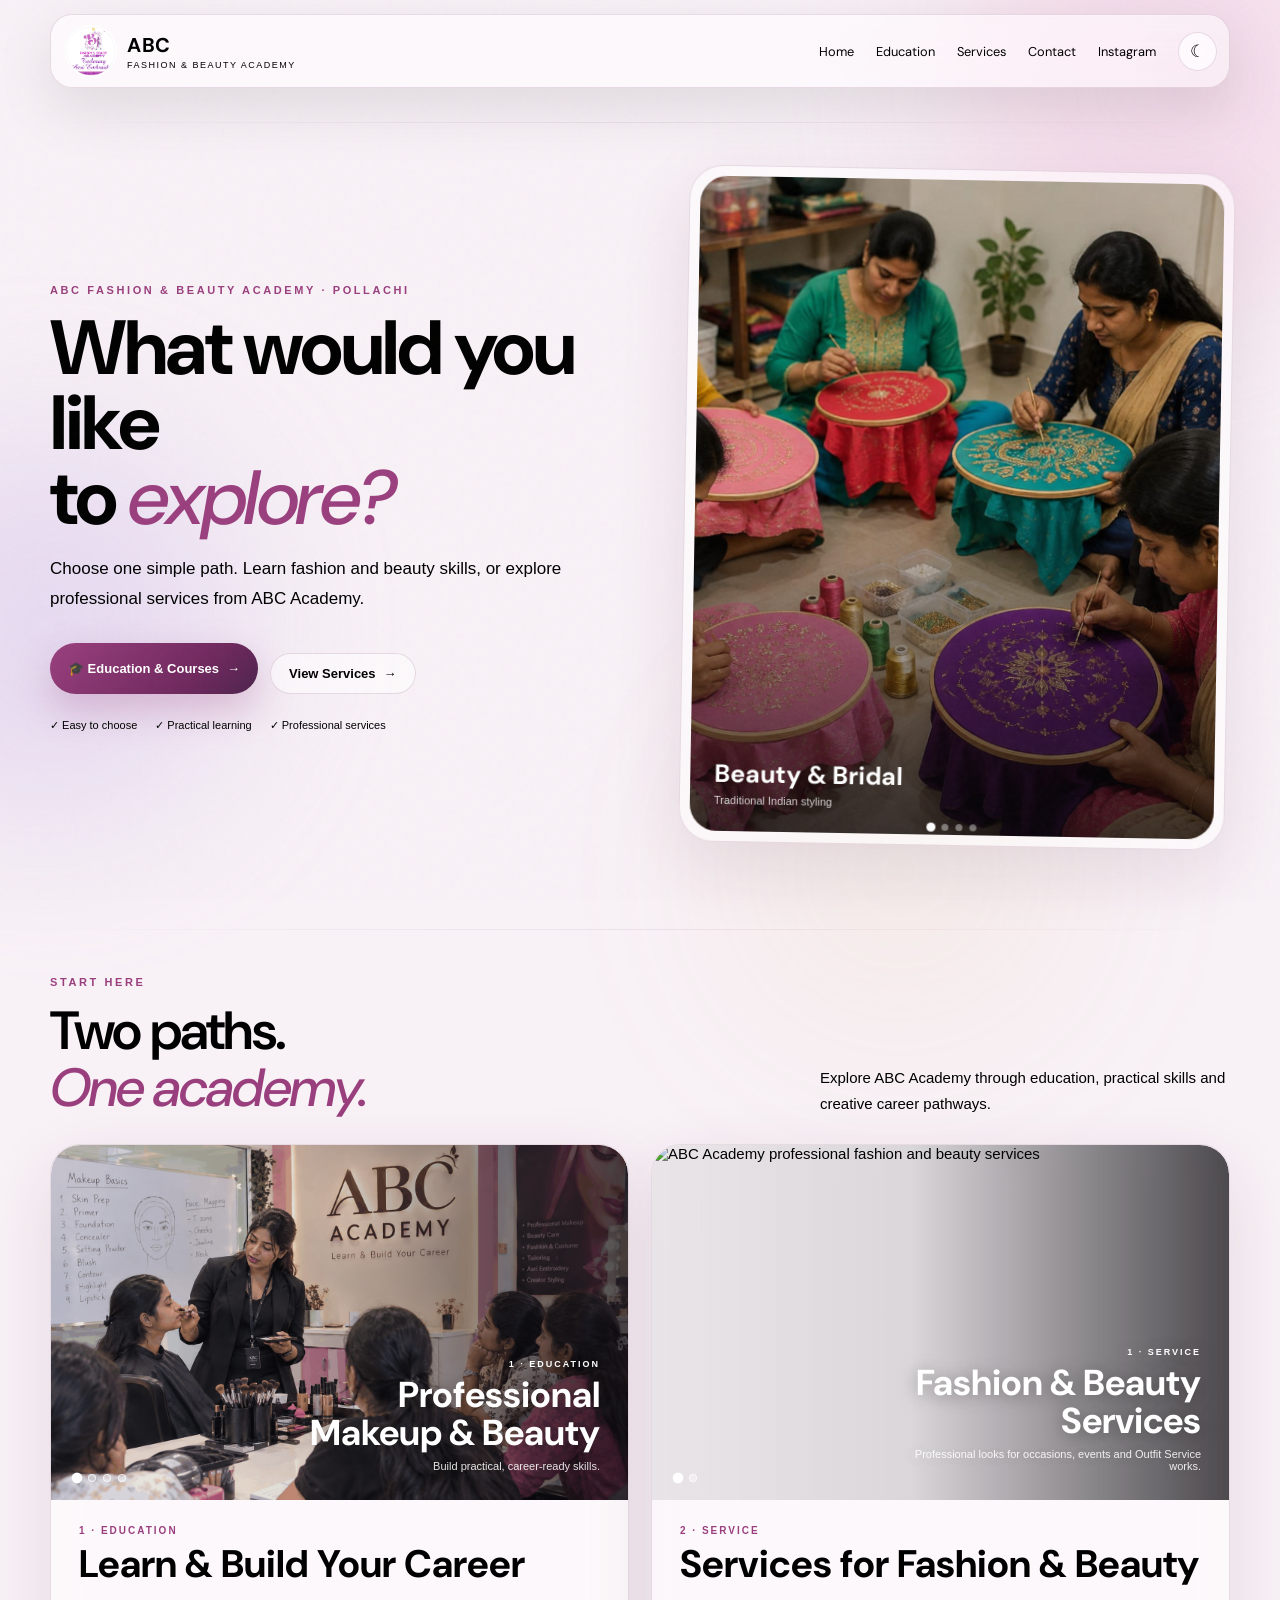
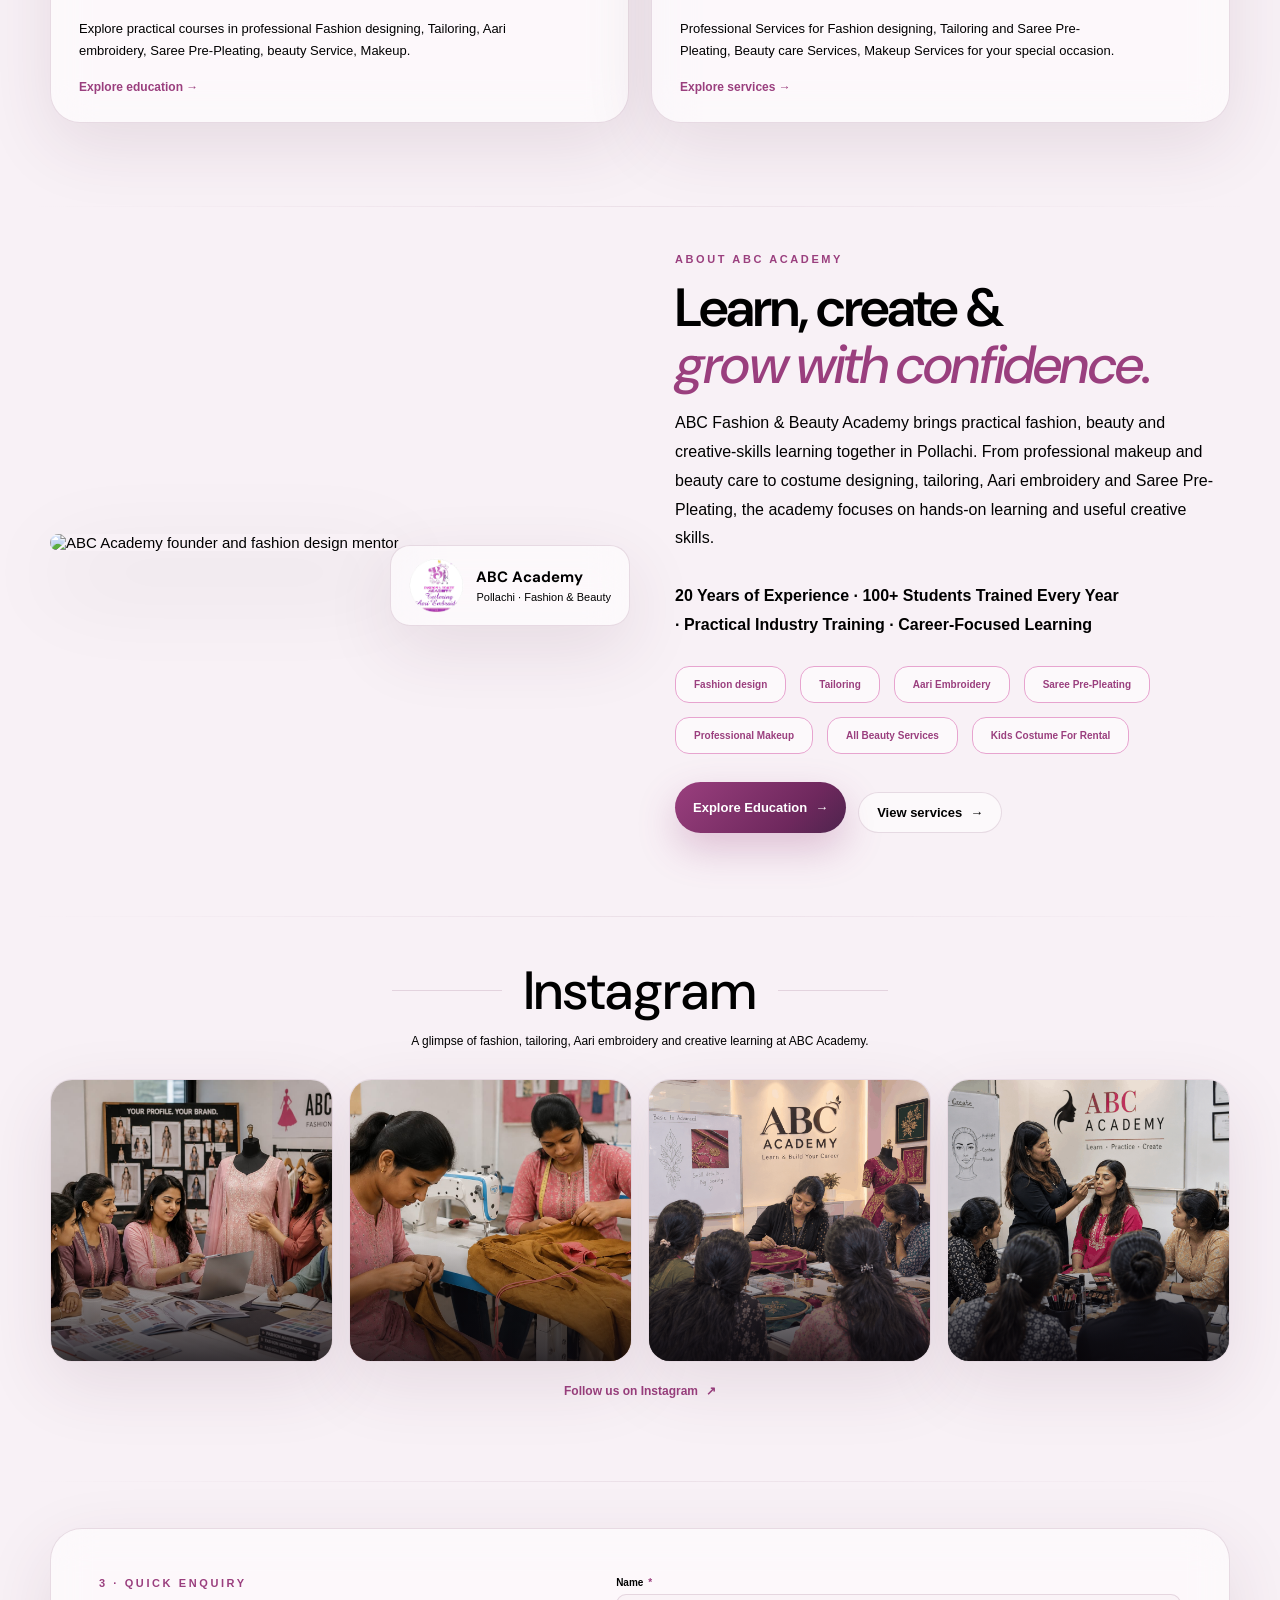
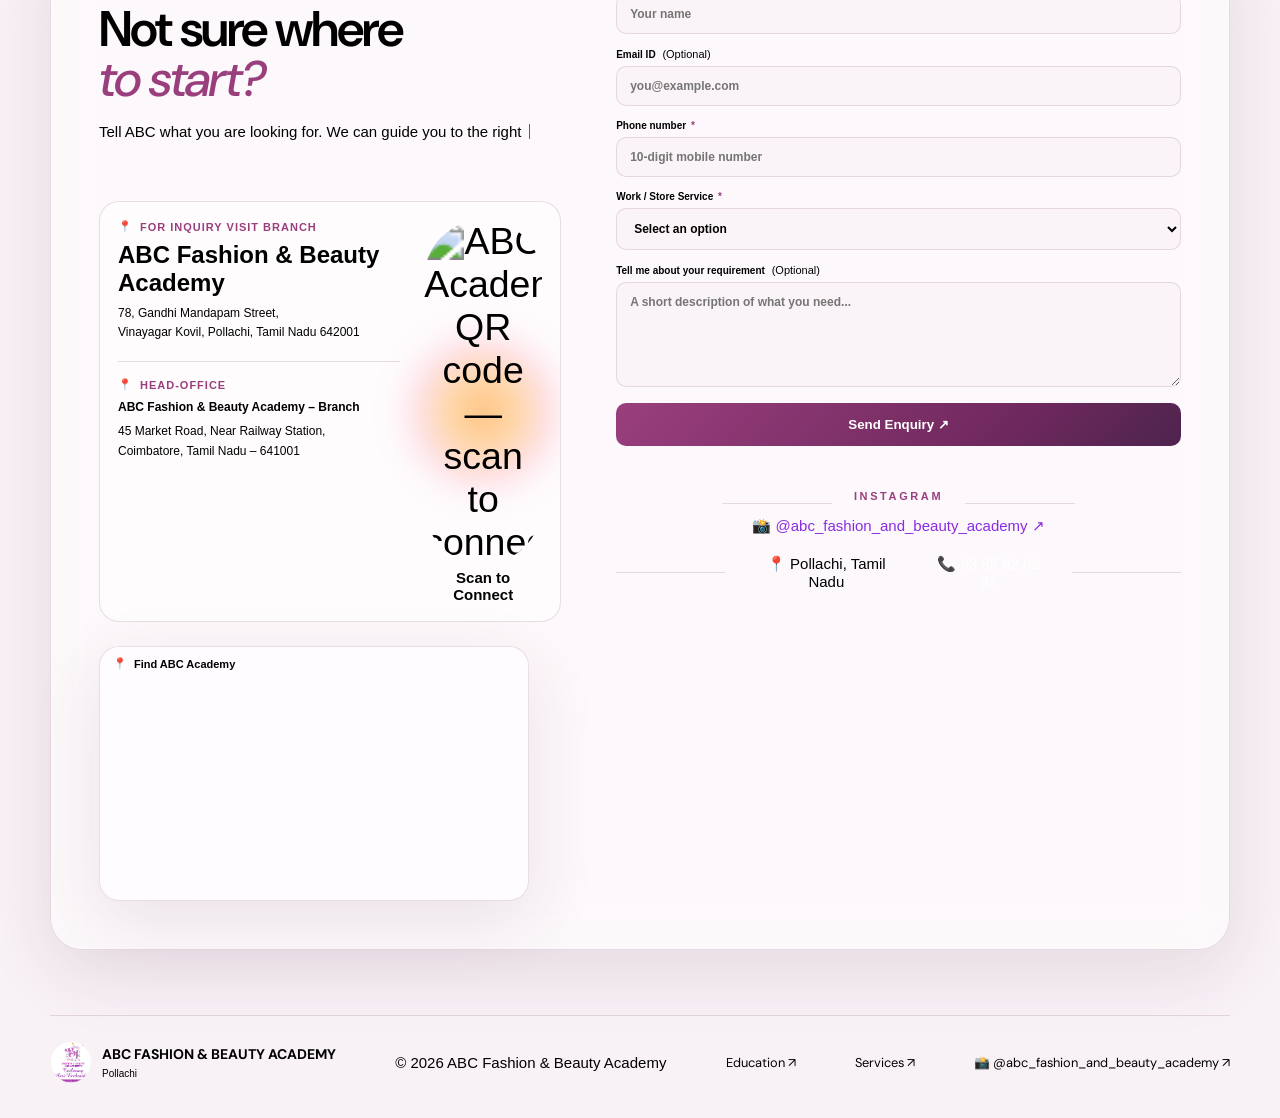
==== commit 035cc212: "Update index.html" ====
--- a/index.html
+++ b/index.html
@@ -751,4 +751,4 @@
 
 </body>
 
-</html>+</html>
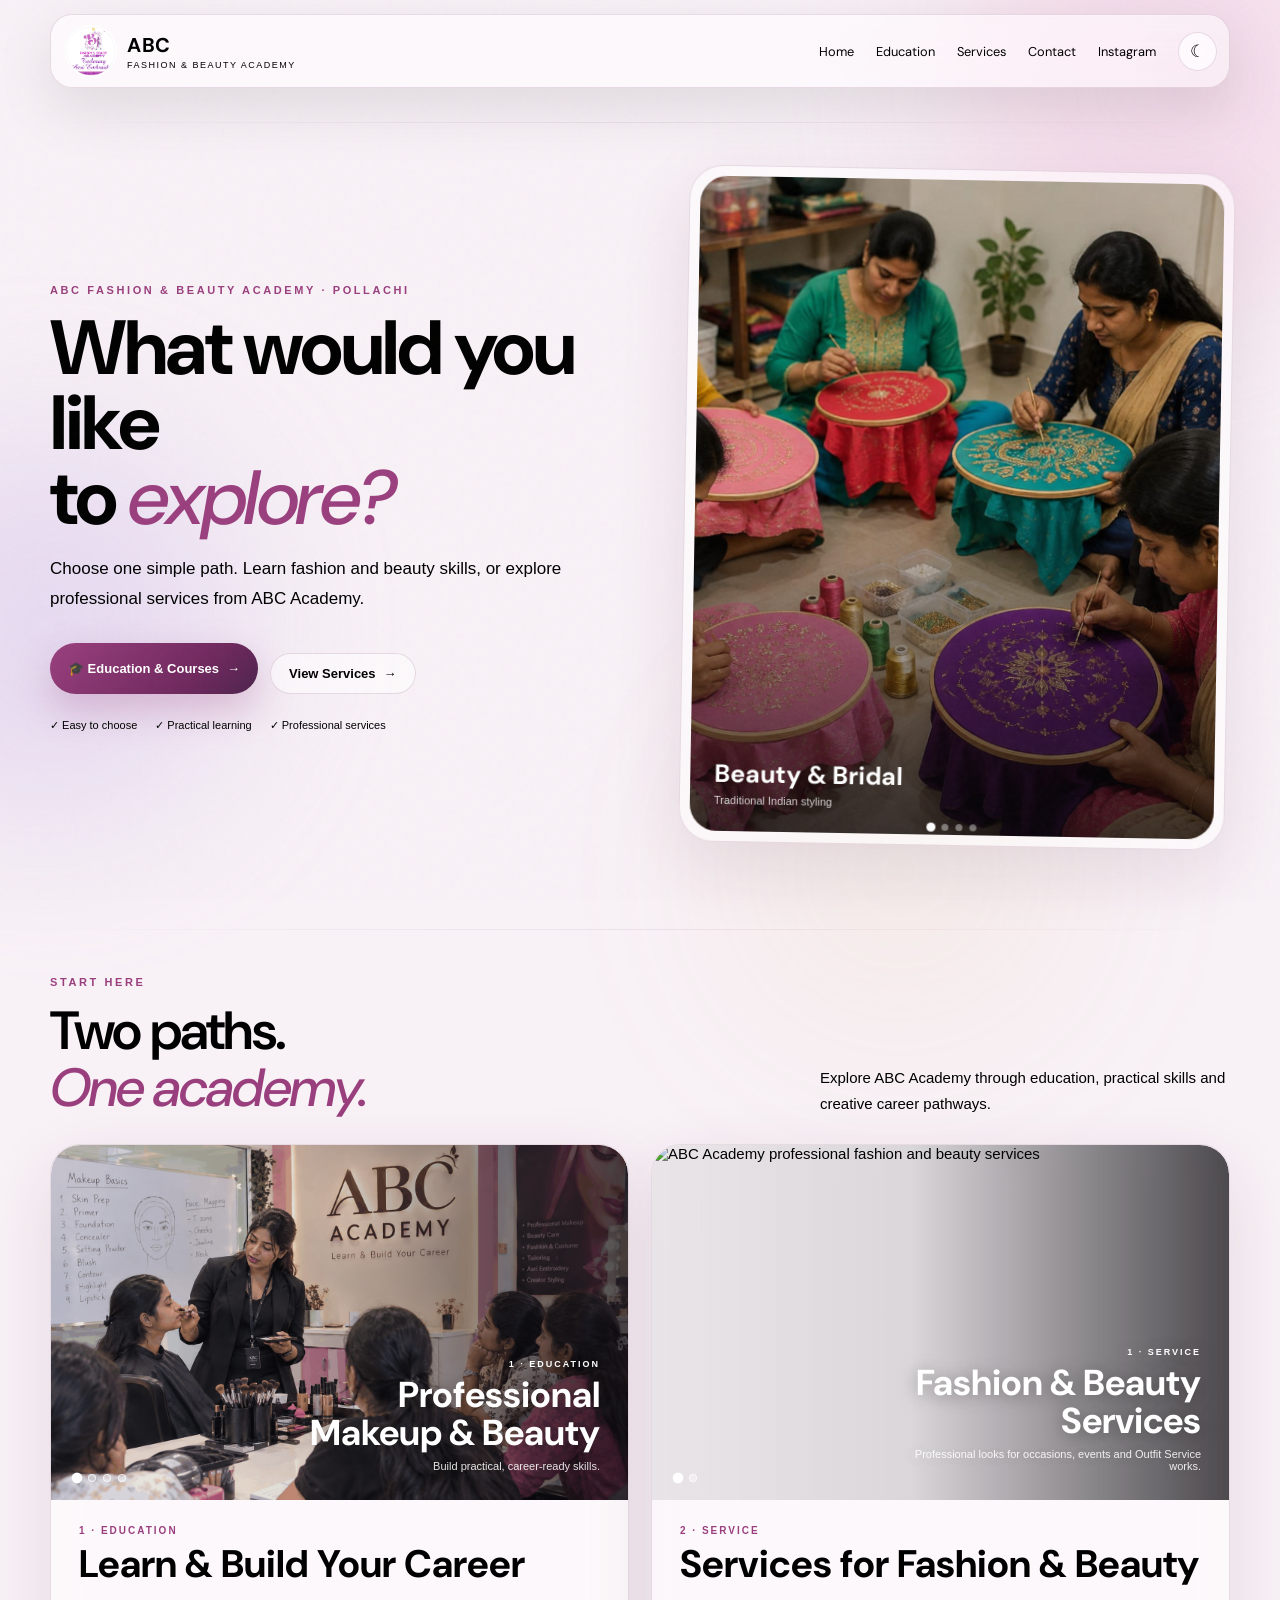
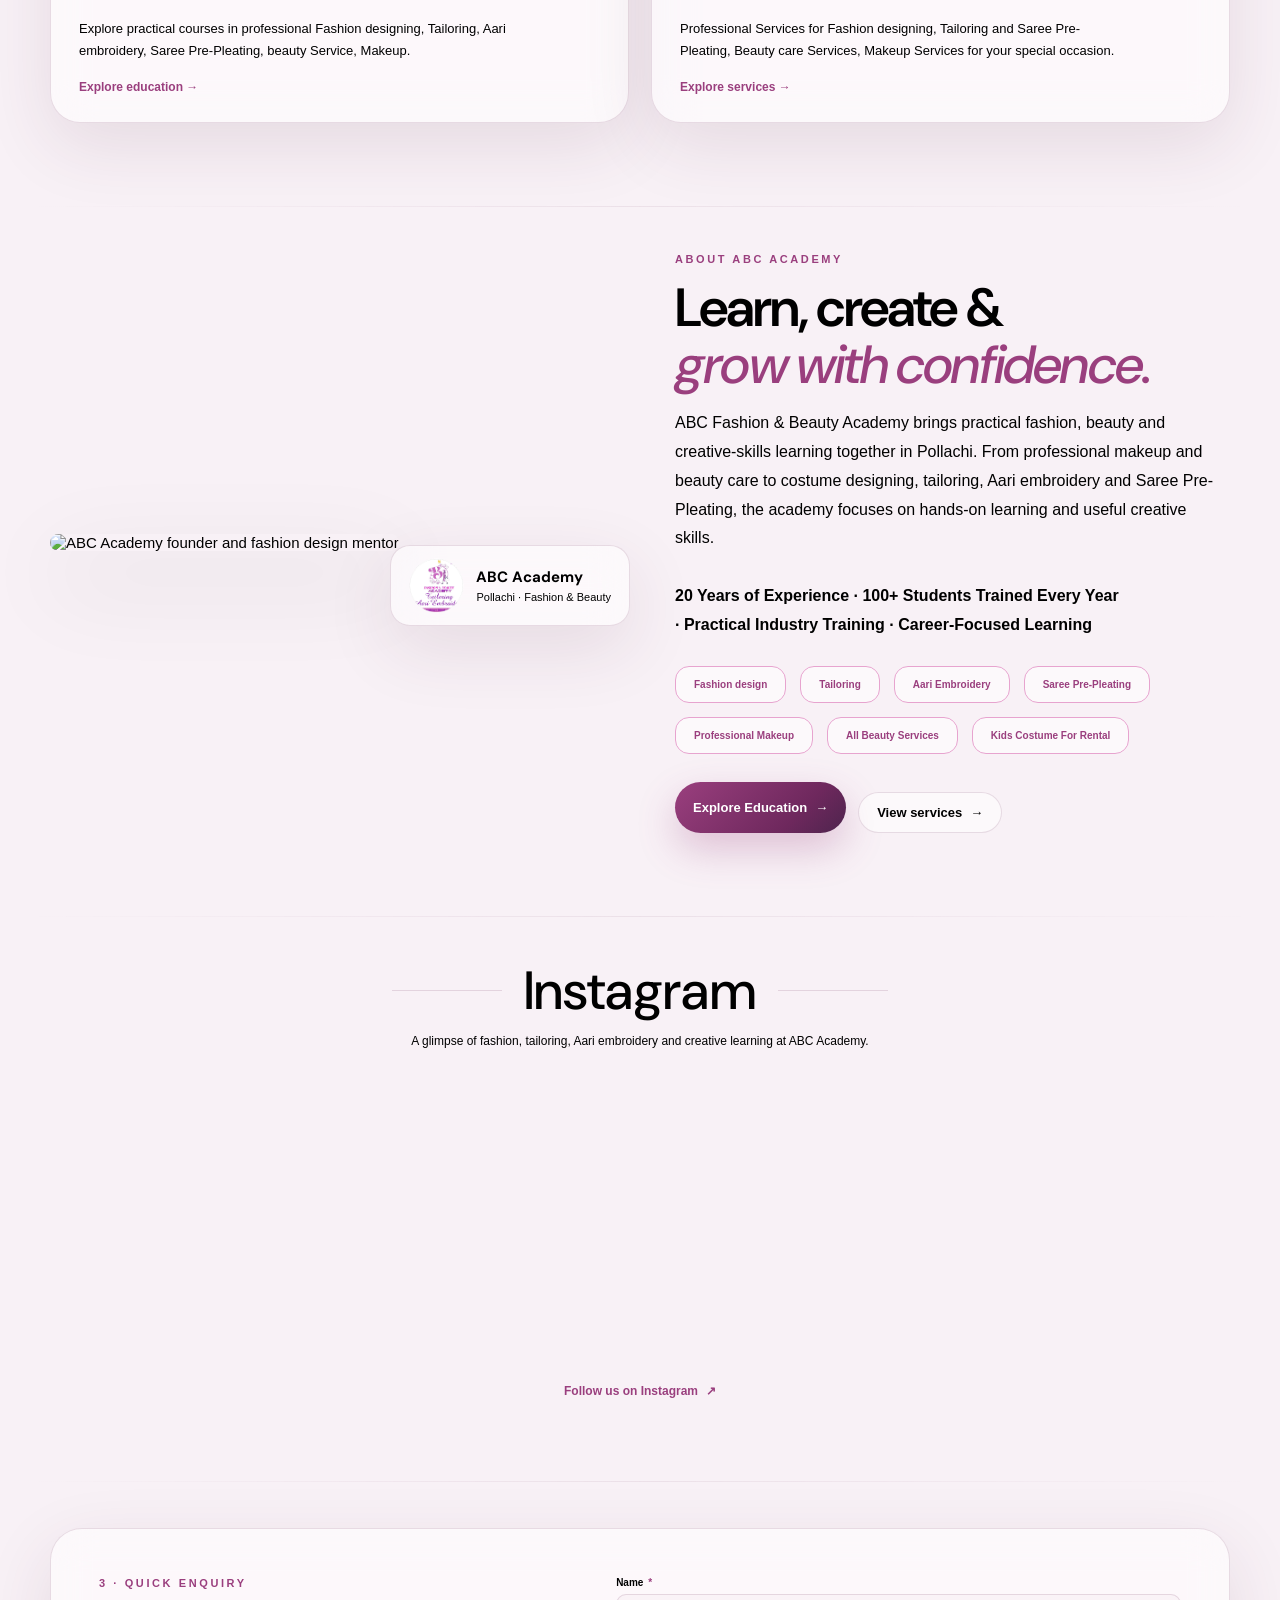
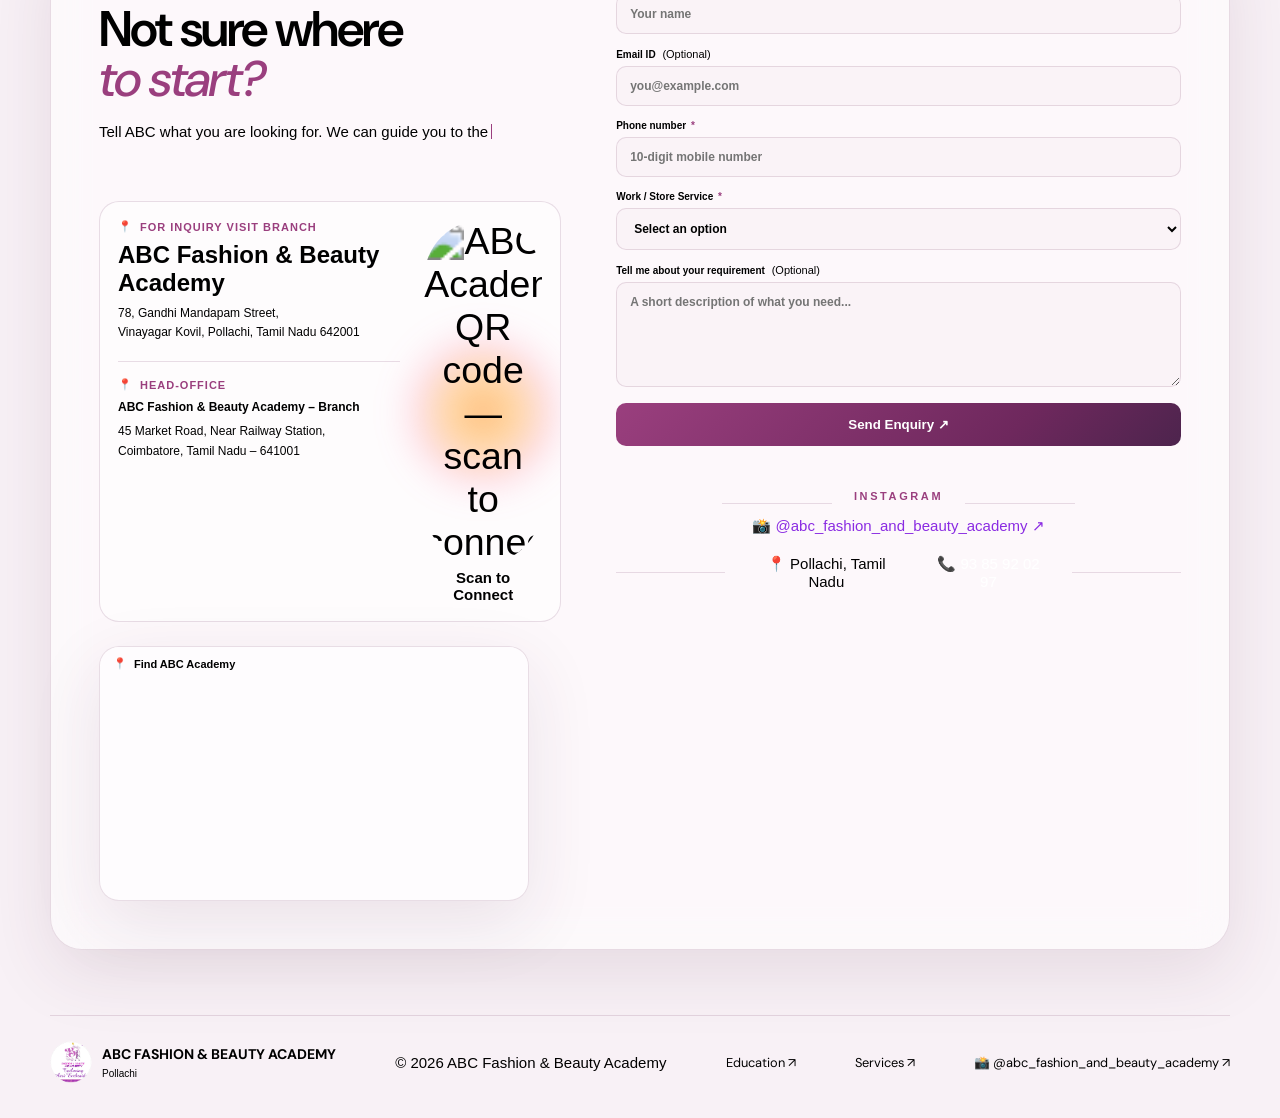
==== commit 0274888a: "Update index.html" ====
--- a/index.html
+++ b/index.html
@@ -235,7 +235,7 @@
                 <a class="choice-card education-feature-card service-feature-card glass popup-card scroll-card"
                     data-popup-action="Explore Services"
                     data-popup-description="Professional Services for Fashion designing, Tailoring and Saree Pre-Pleating, Beauty care Services, Makeup Services for your special occasion."
-                    data-popup-href="services.html" data-popup-image="/ABC_Academy_Final_Site/assets/Owner Img 1.png"
+                    data-popup-href="services.html" data-popup-image="assets/Owner Img 1.png"
                     data-popup-title="Fashion & Beauty Services" href="services.html">
 
 
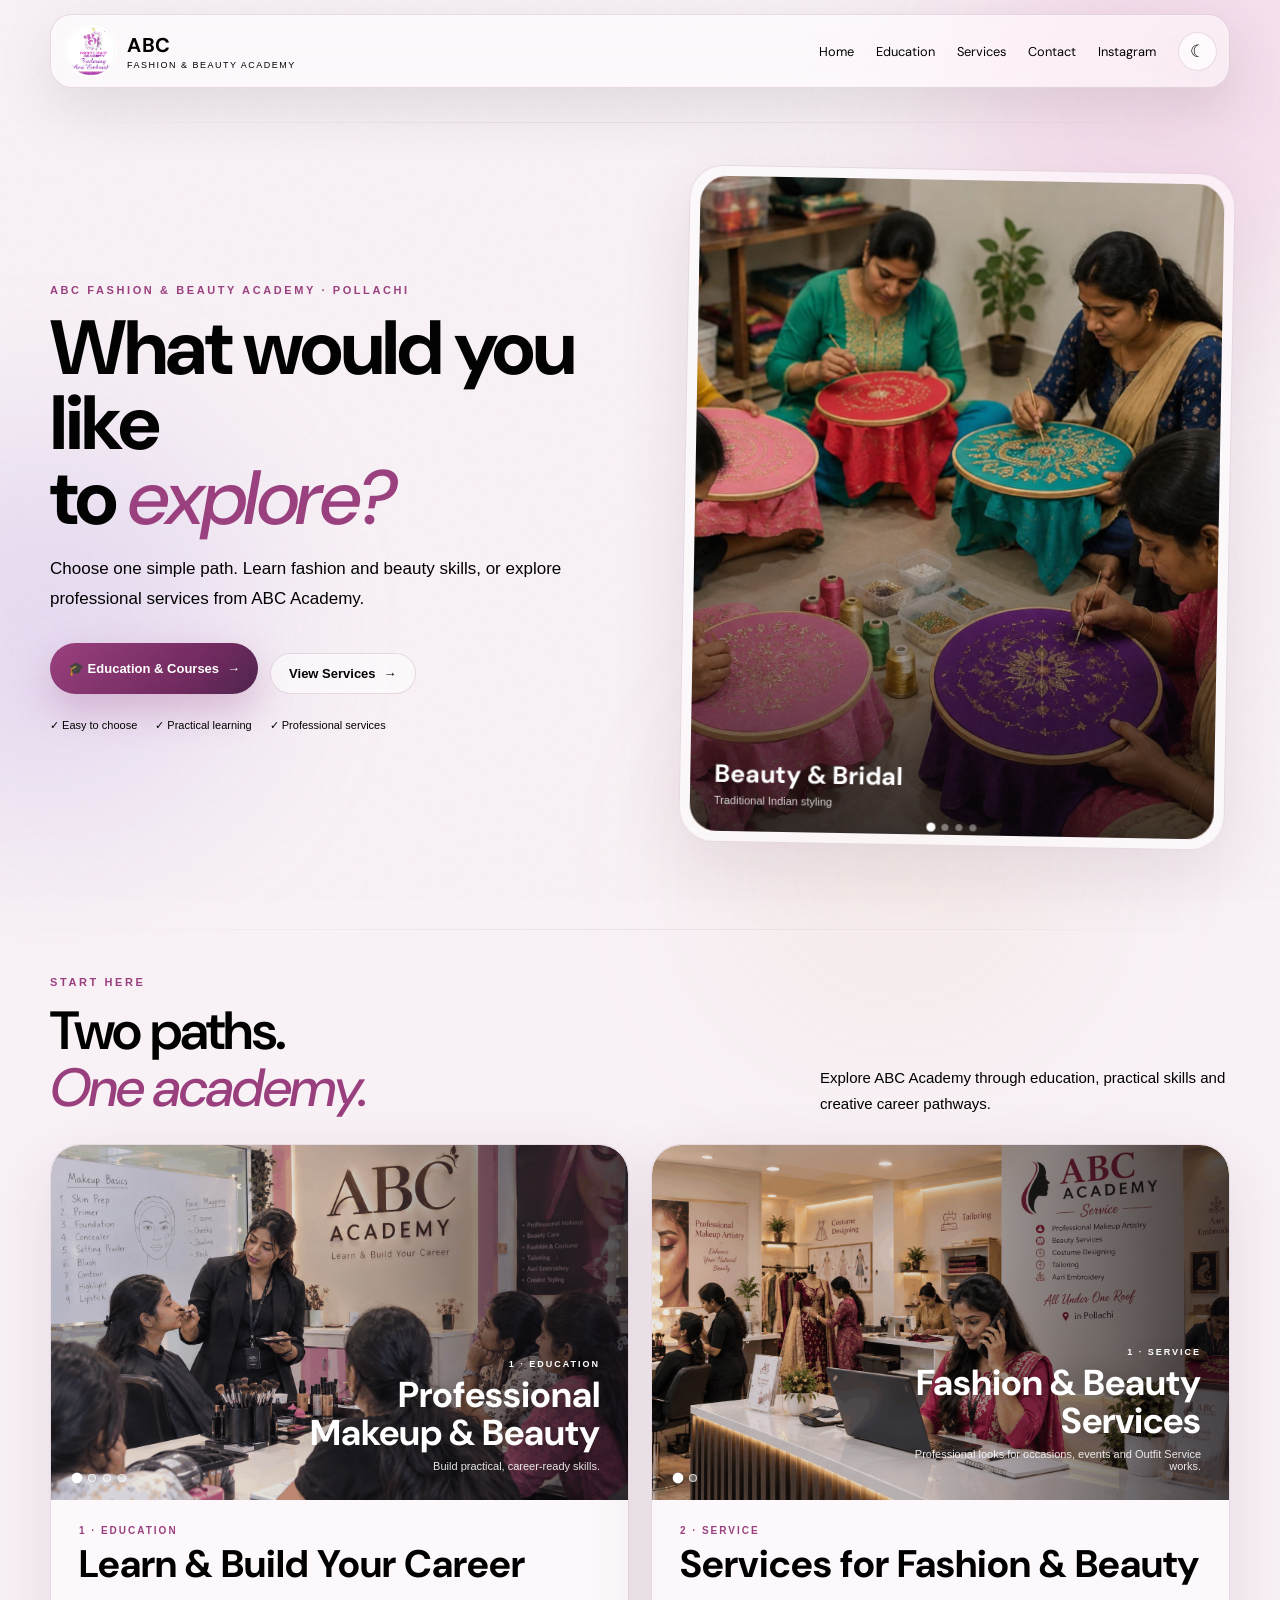
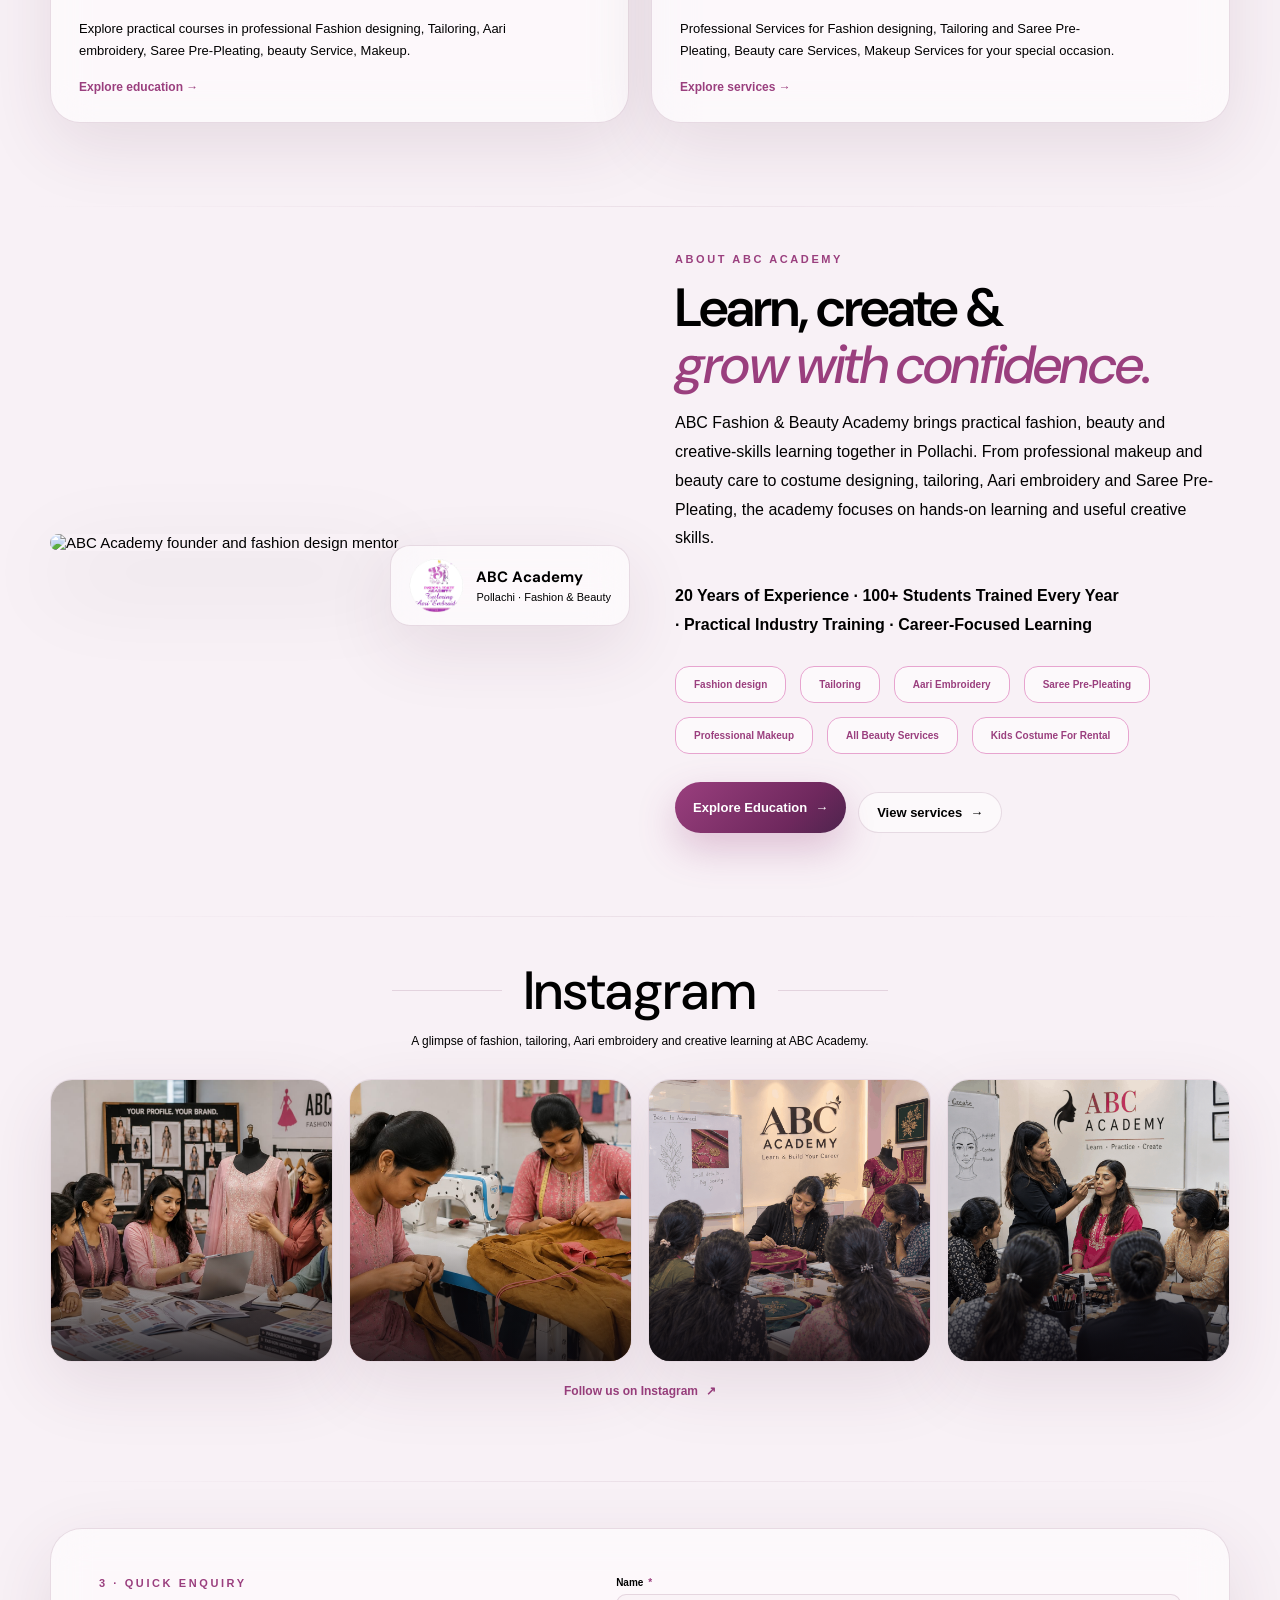
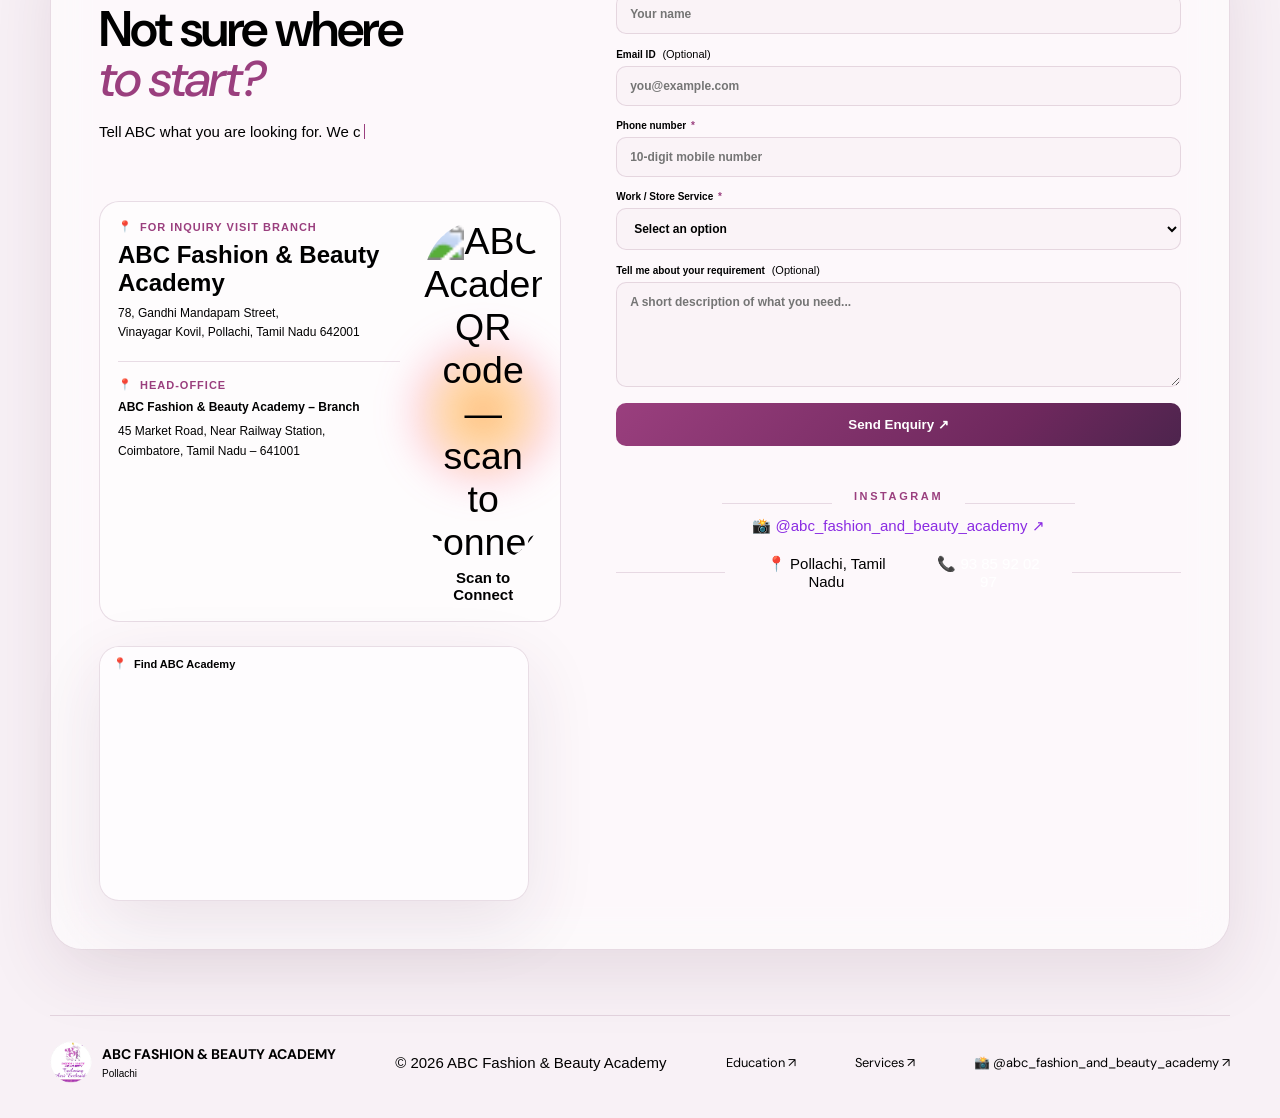
==== commit 23390967: "Update index.html" ====
--- a/index.html
+++ b/index.html
@@ -244,14 +244,14 @@
                         aria-label="ABC Academy service highlights">
                         <div class="education-card-track" id="serviceCardTrack">
                             <figure class="education-card-slide active">
-                                <img src="/ABC_Academy_Final_Site/assets/Service Img2.png"
+                                <img src="assets/Service Img2.png"
                                     alt="ABC Academy professional fashion and beauty services" />
                                 <figcaption><span>1 · SERVICE</span><strong>Fashion &amp; Beauty Services
                                     </strong><small>Professional looks for occasions, events and Outfit Service
                                         works.</small></figcaption>
                             </figure>
                             <figure class="education-card-slide">
-                                <img src="/ABC_Academy_Final_Site/assets/Owner Img 1.png "
+                                <img src="assets/Owner Img 1.png "
                                     alt="ABC Academy bridal beauty service" />
                                 <figcaption><span>2 · SERVICE</span><strong>Tailoring &amp; Saree
                                         Pre-Pleating</strong><small>Elegant styling tailored to your special
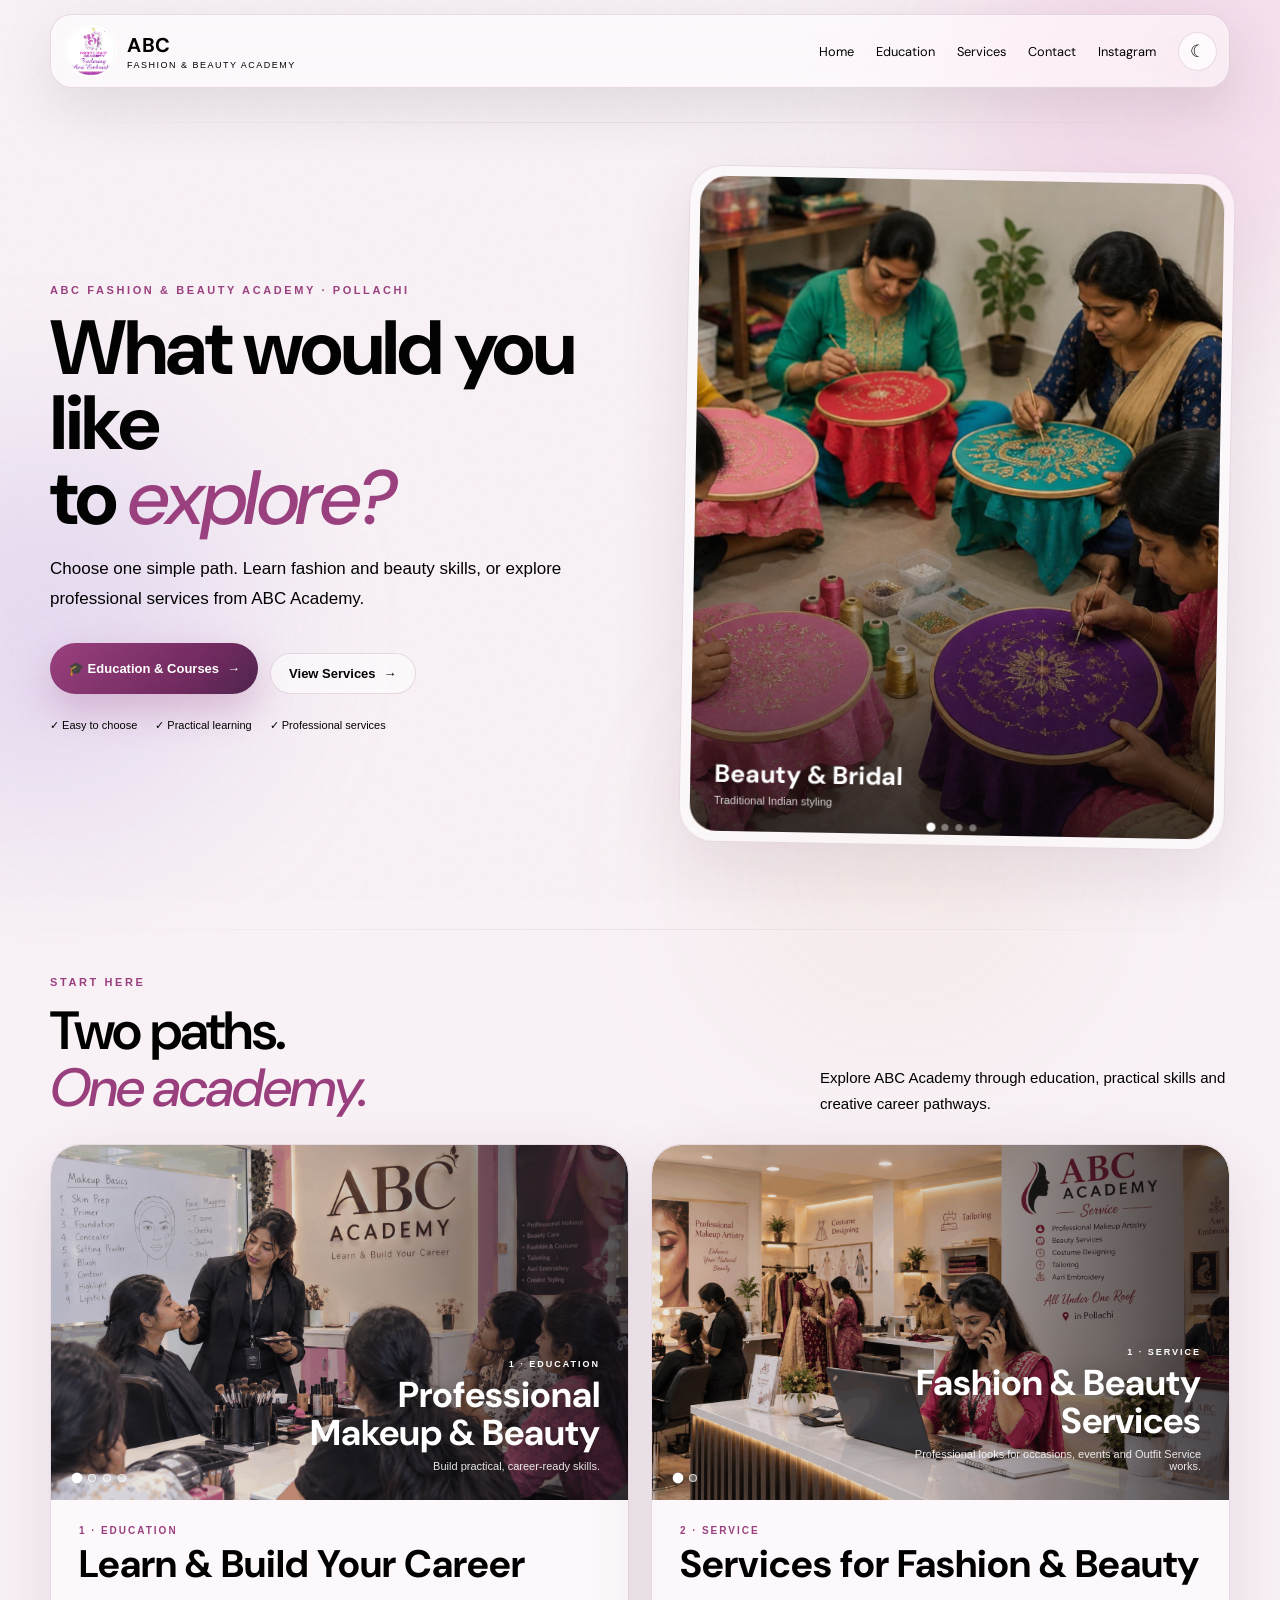
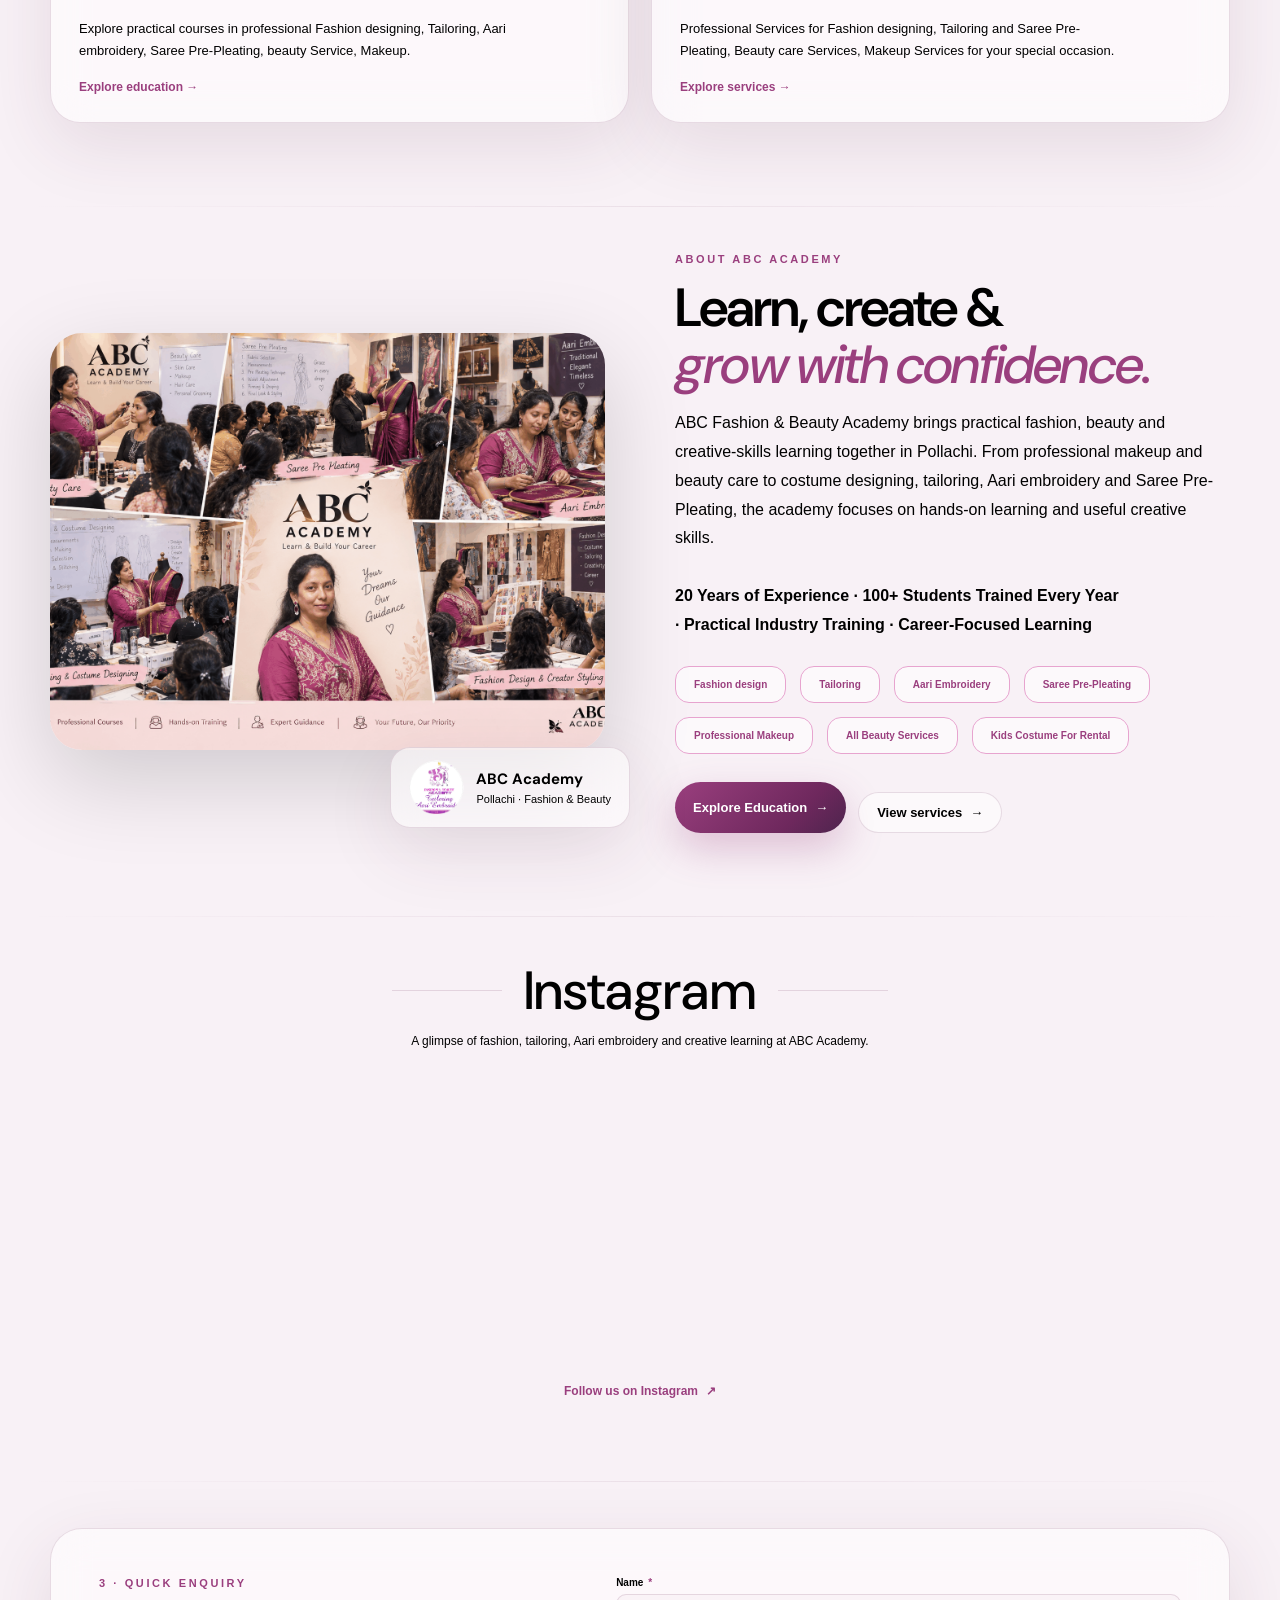
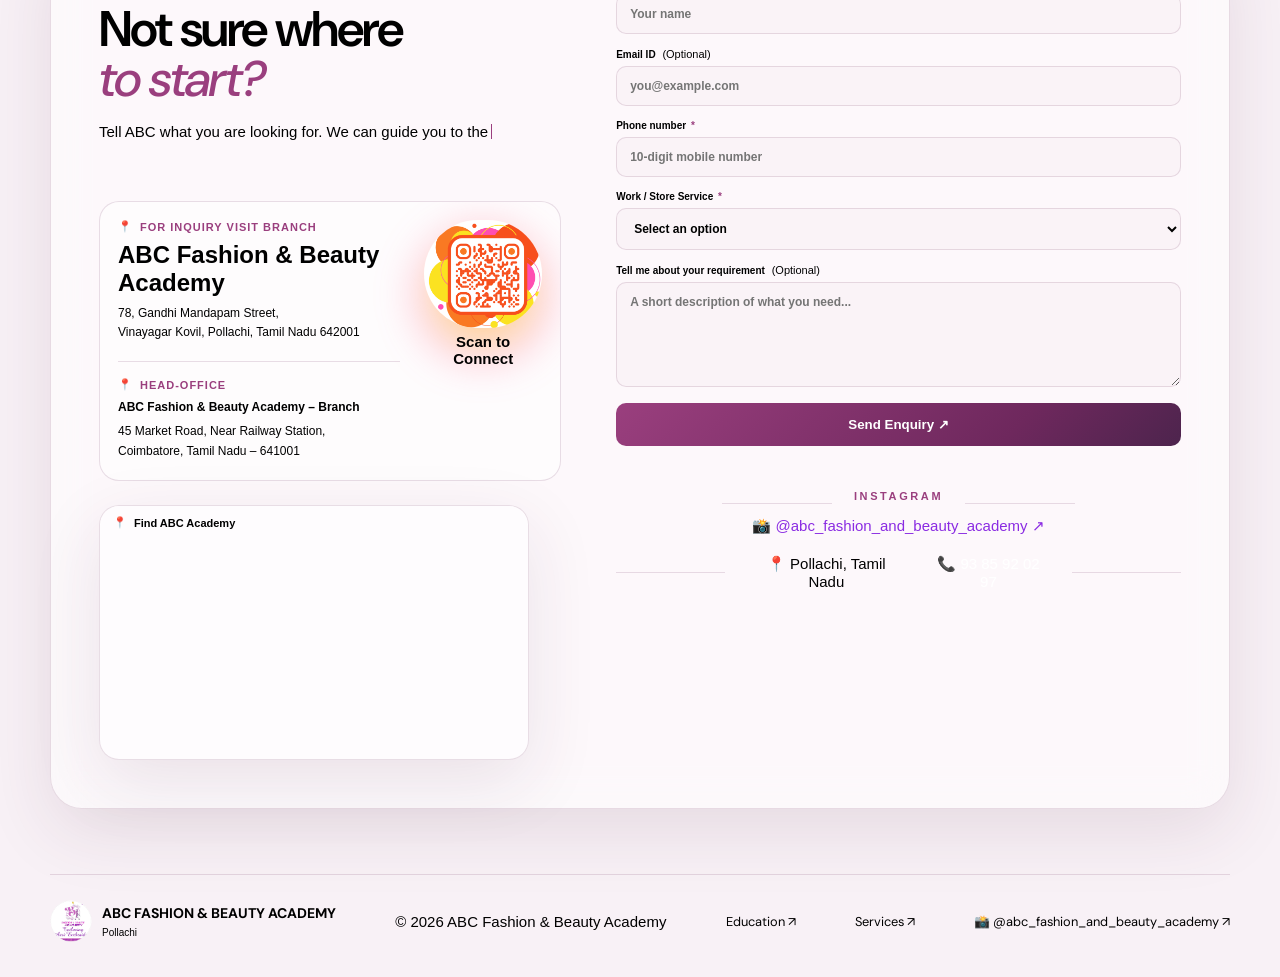
==== commit ea1cc4c3: "Update index.html" ====
--- a/index.html
+++ b/index.html
@@ -277,7 +277,7 @@
         <section class="section about reveal" id="about">
             <div class="about-image">
                 <img alt="ABC Academy founder and fashion design mentor"
-                    src="/ABC_Academy_Final_Site/assets/overallAbc.png" />
+                    src="assets/overallAbc.png" />
                 <div class="logo-card glass">
                     <img alt="ABC Academy logo" src="assets/logo.png" />
                     <div>
@@ -422,7 +422,7 @@
                             </div>
                         </div>
                         <div class="academy-qr qr-wrapper">
-                            <img src="/ABC_Academy_Final_Site/assets/ABC Fashion & Beauty Academy 1 QR.png"
+                            <img src="assets/ABC Fashion & Beauty Academy 1 QR.png"
                                 style="border-radius: 30px;zoom: 250%;" alt="ABC Academy QR code — scan to connect">
                             <strong class="heartbeat" style="font-size: 100%;">Scan to Connect</strong>
                             
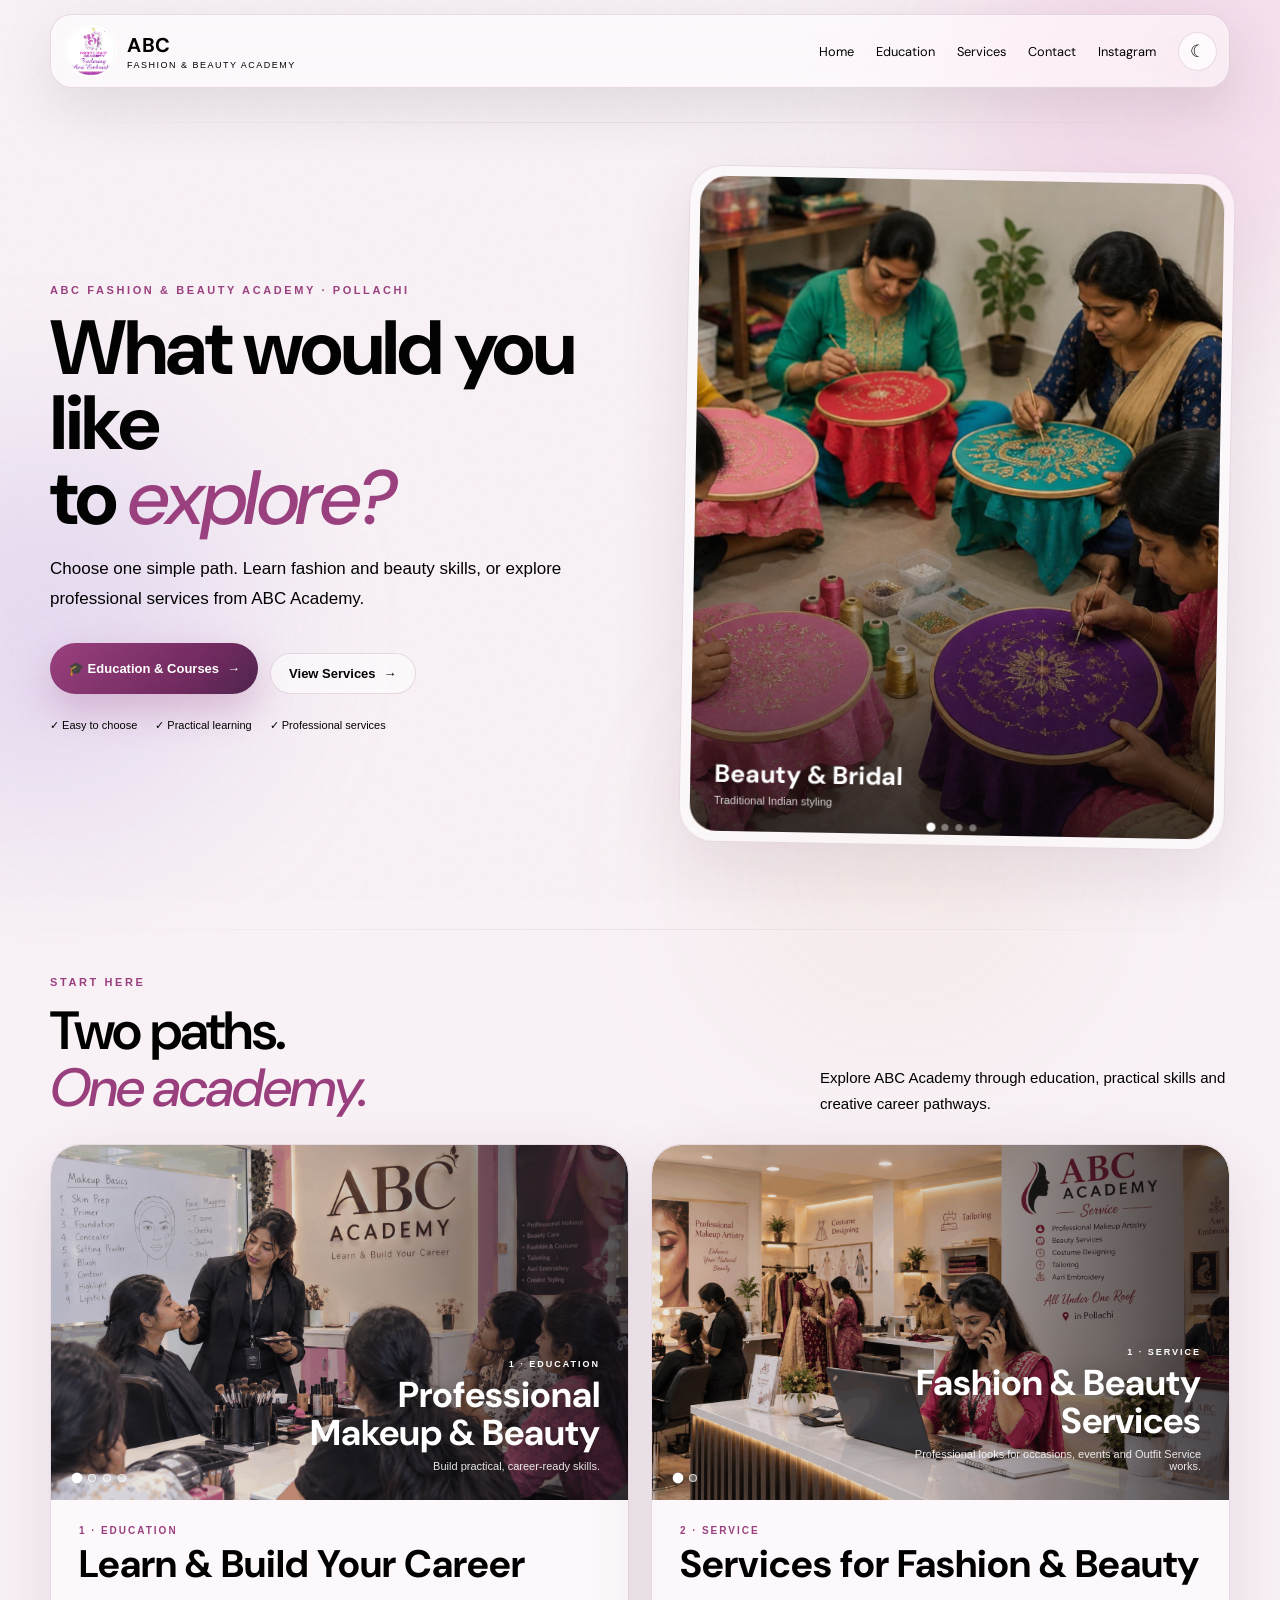
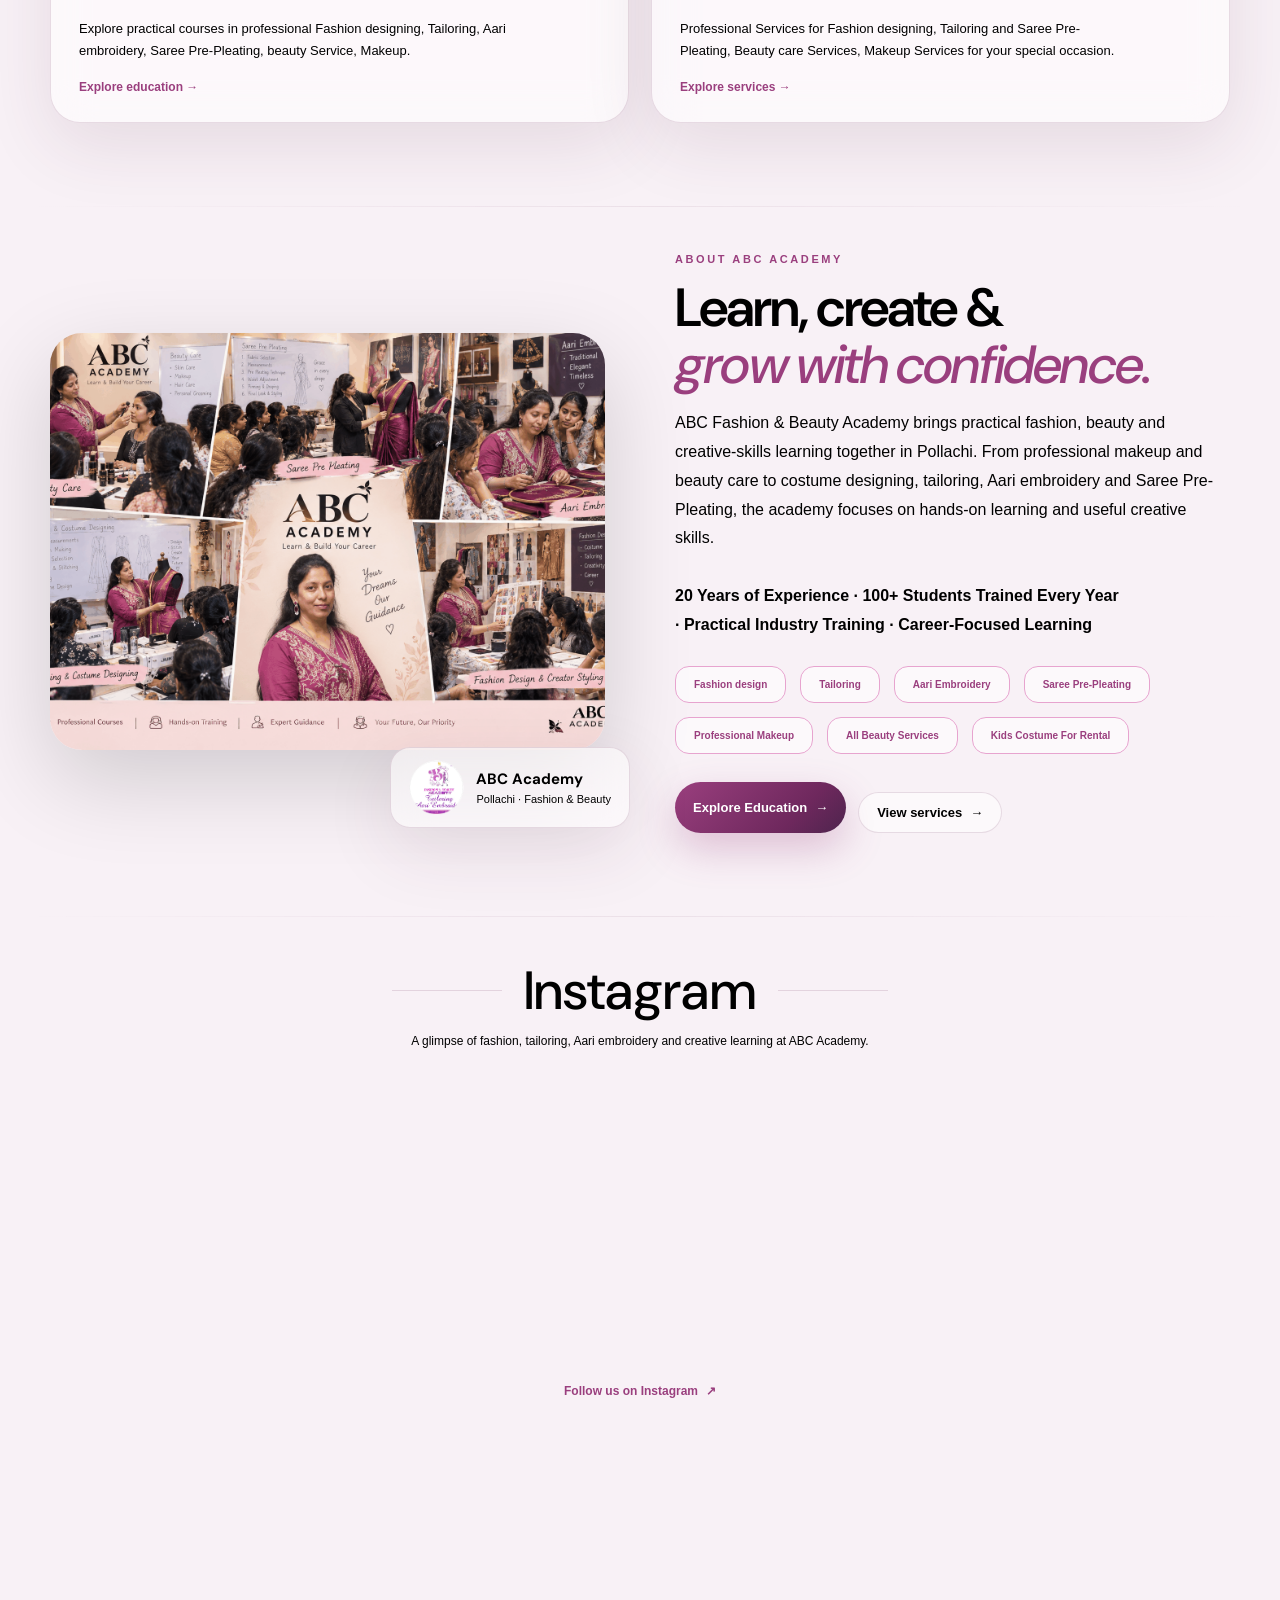
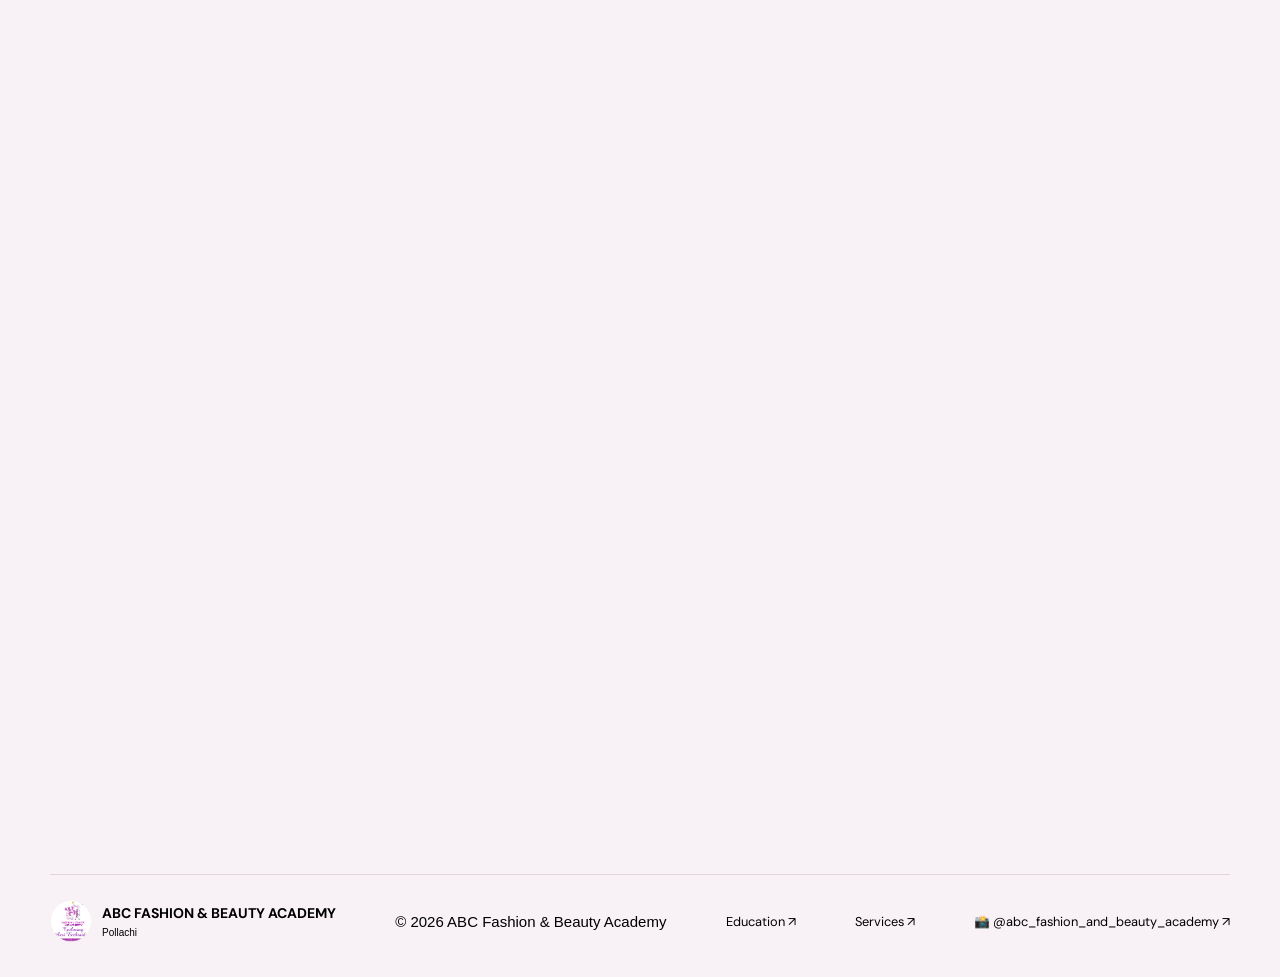
==== commit 5791779d: "Update index.html" ====
--- a/index.html
+++ b/index.html
@@ -526,9 +526,7 @@
                         </a>
                         <br>
                         <div style="padding-top: 20px;">
-                            <span>
-                                📍 Pollachi, Tamil Nadu
-                            </span>
+                            
                             <span>
                                 <a style="text-decoration: none;color:white" href="tel:+919385920297">📞 93 85 92 02
                                     97</a>
